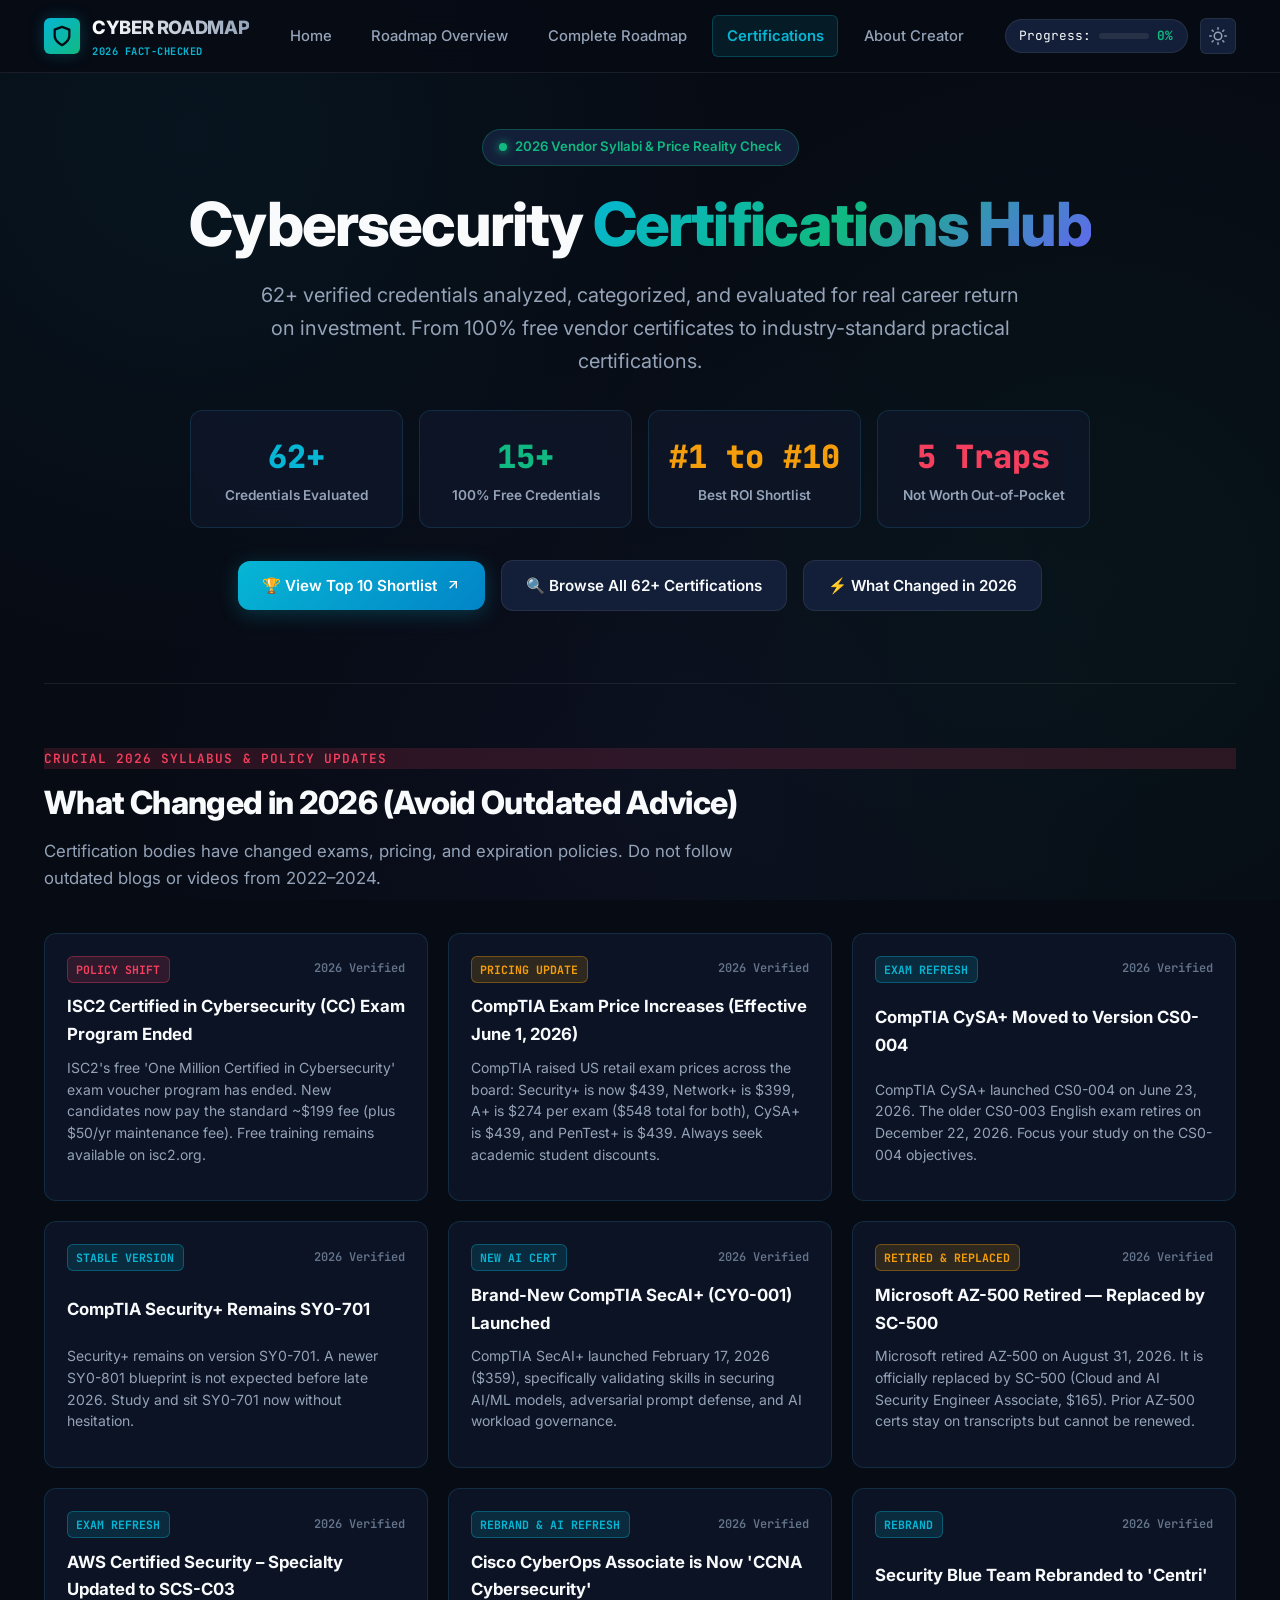
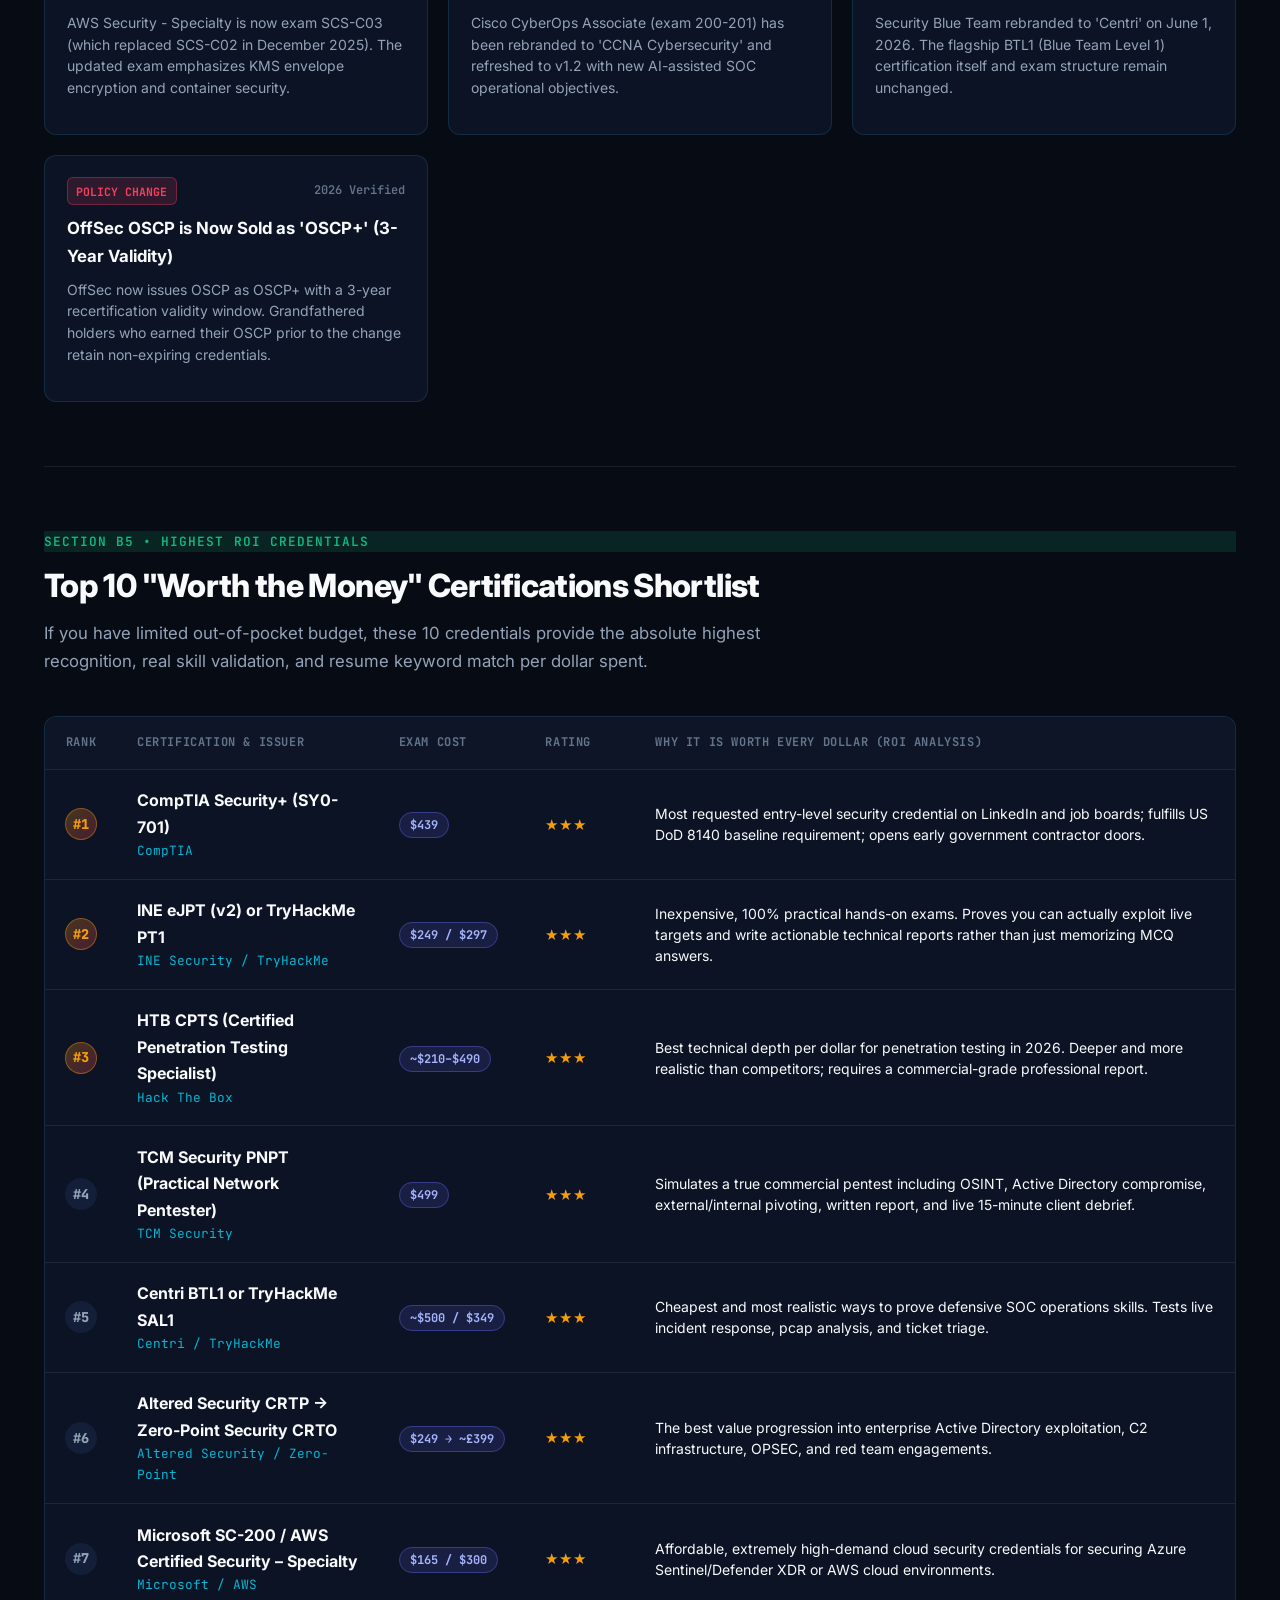
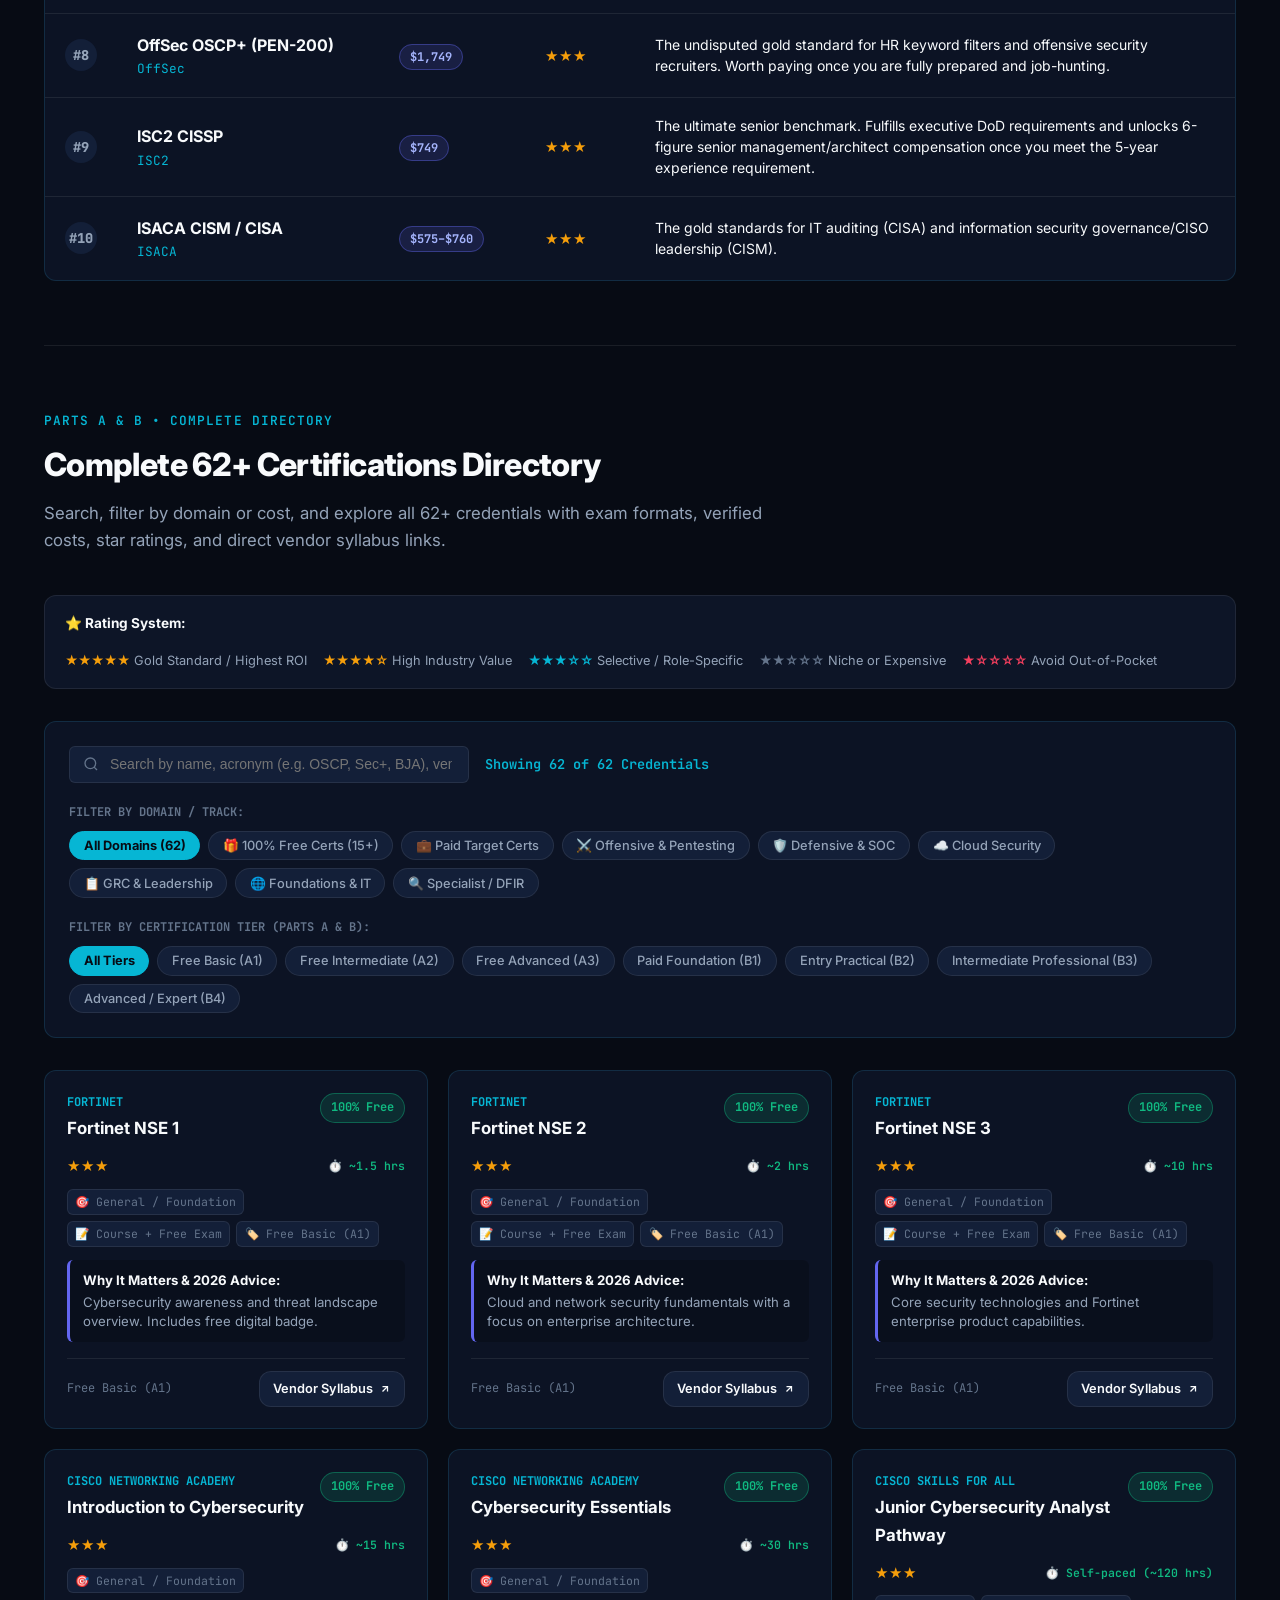
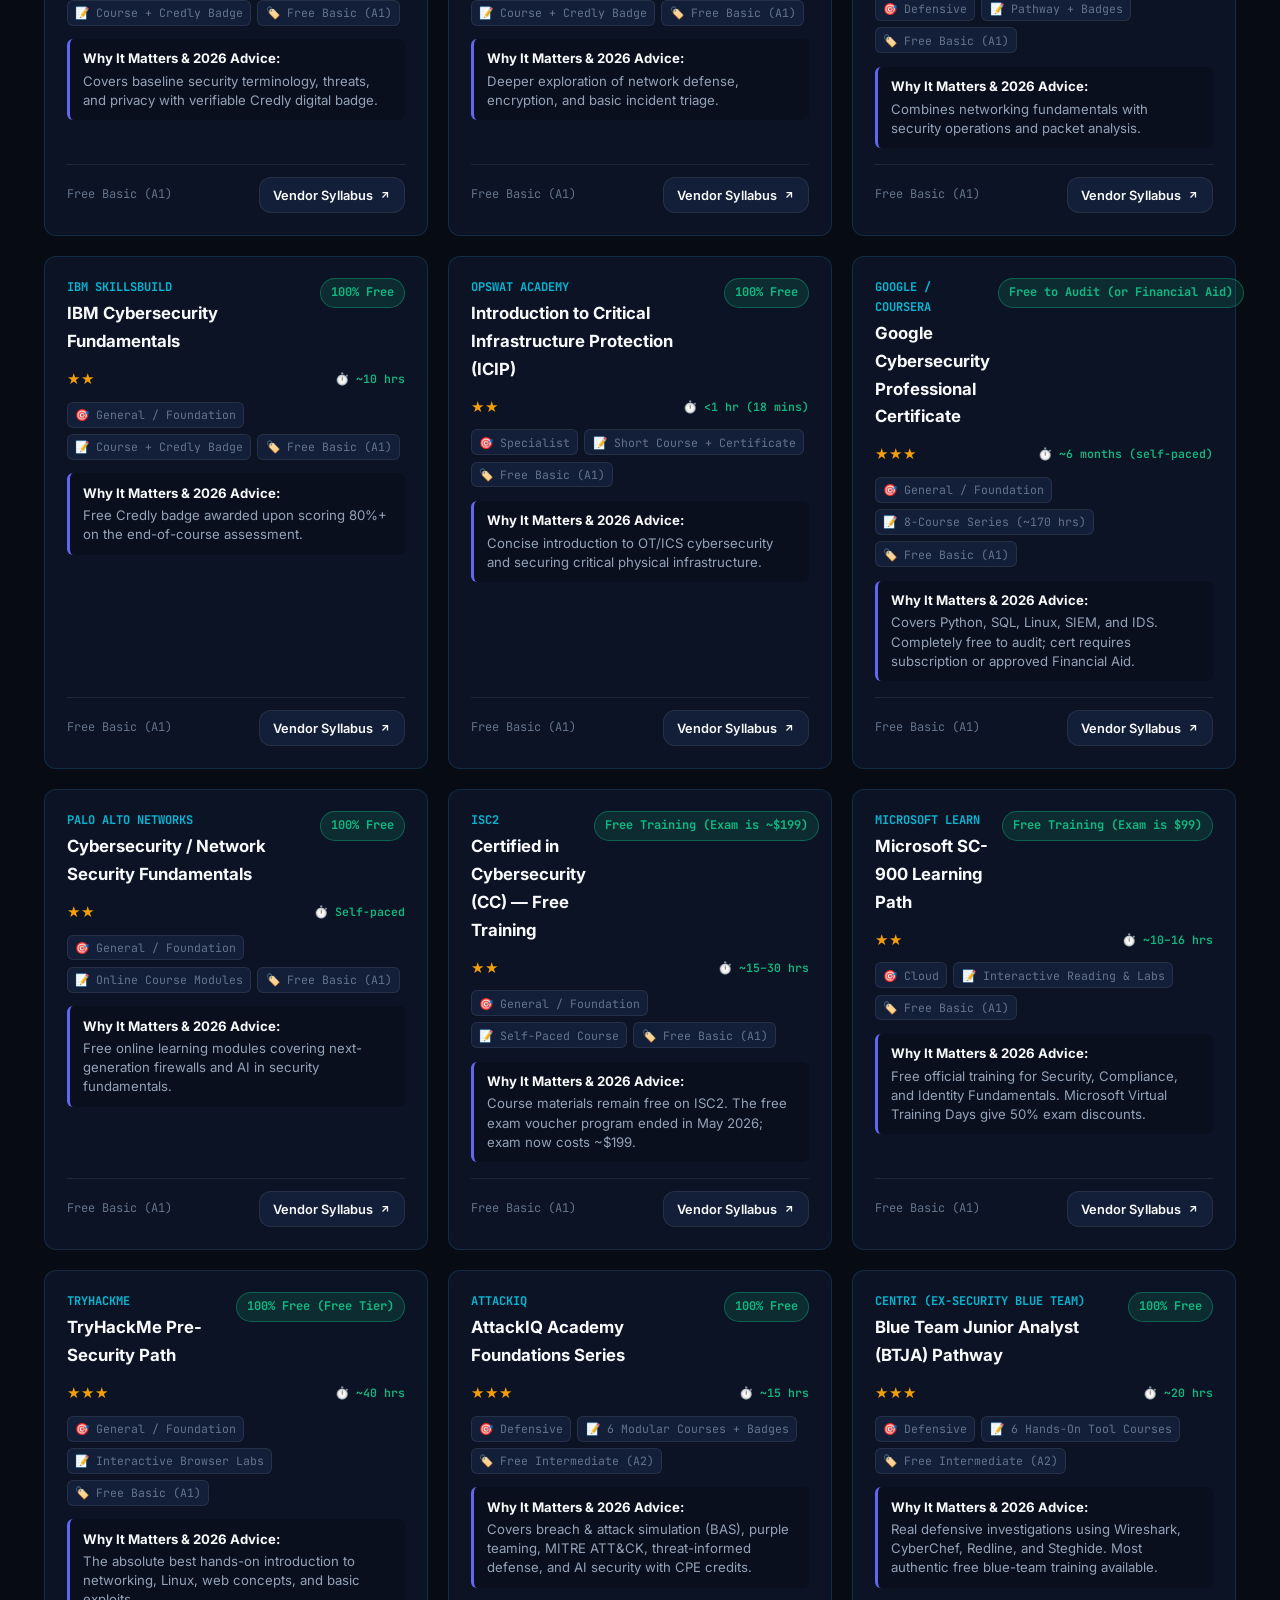
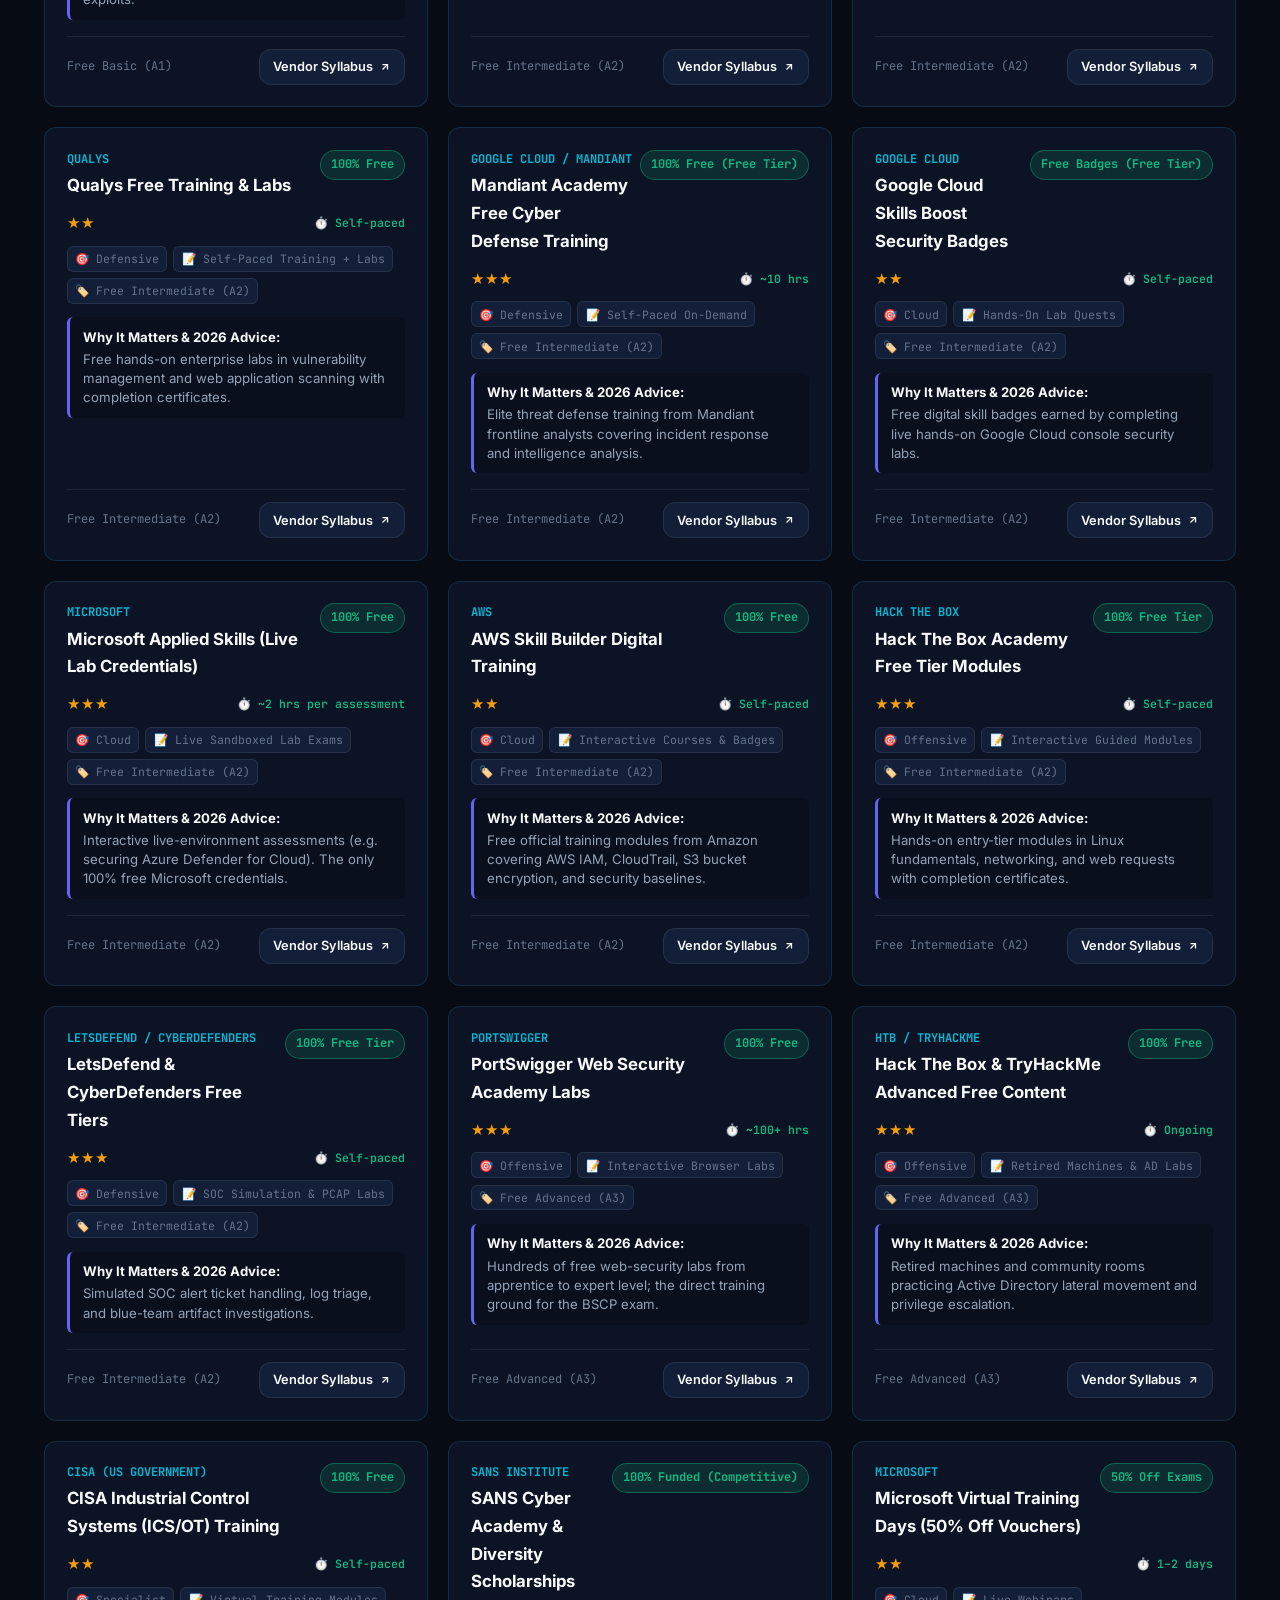
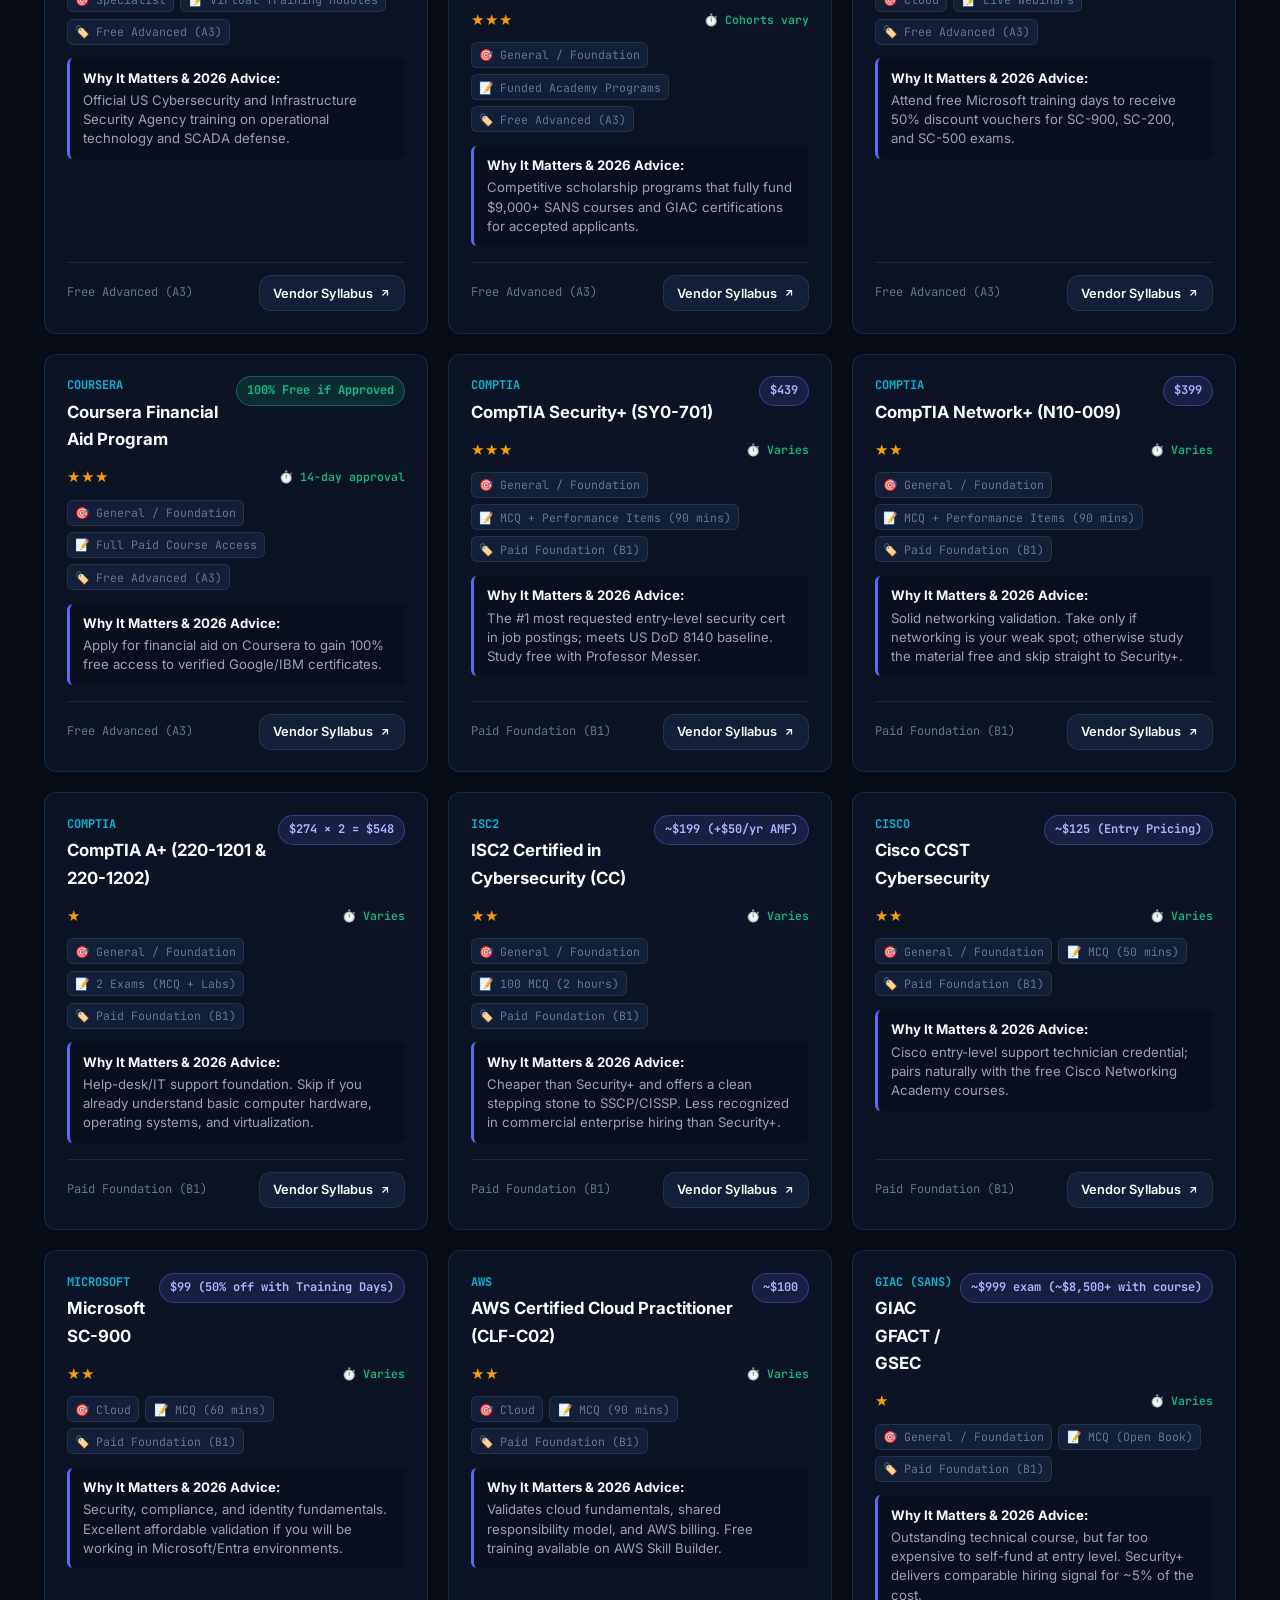
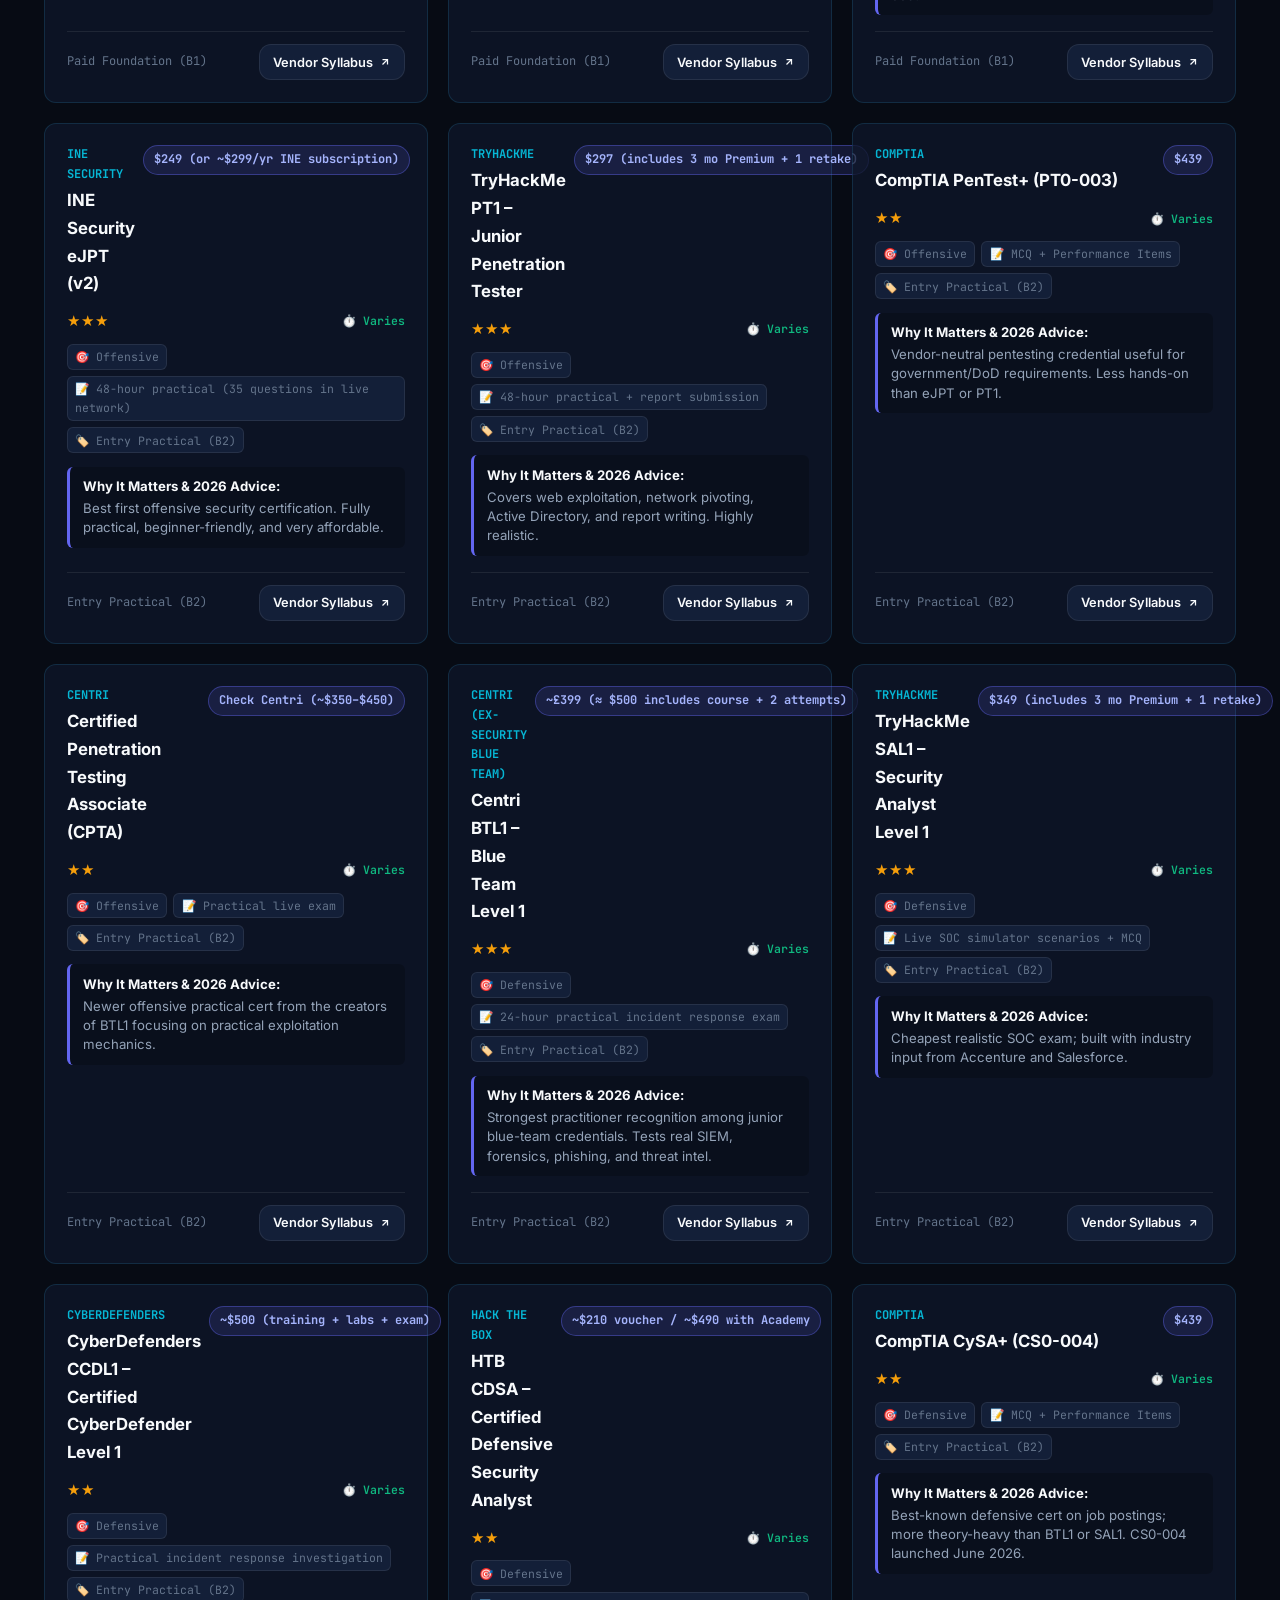
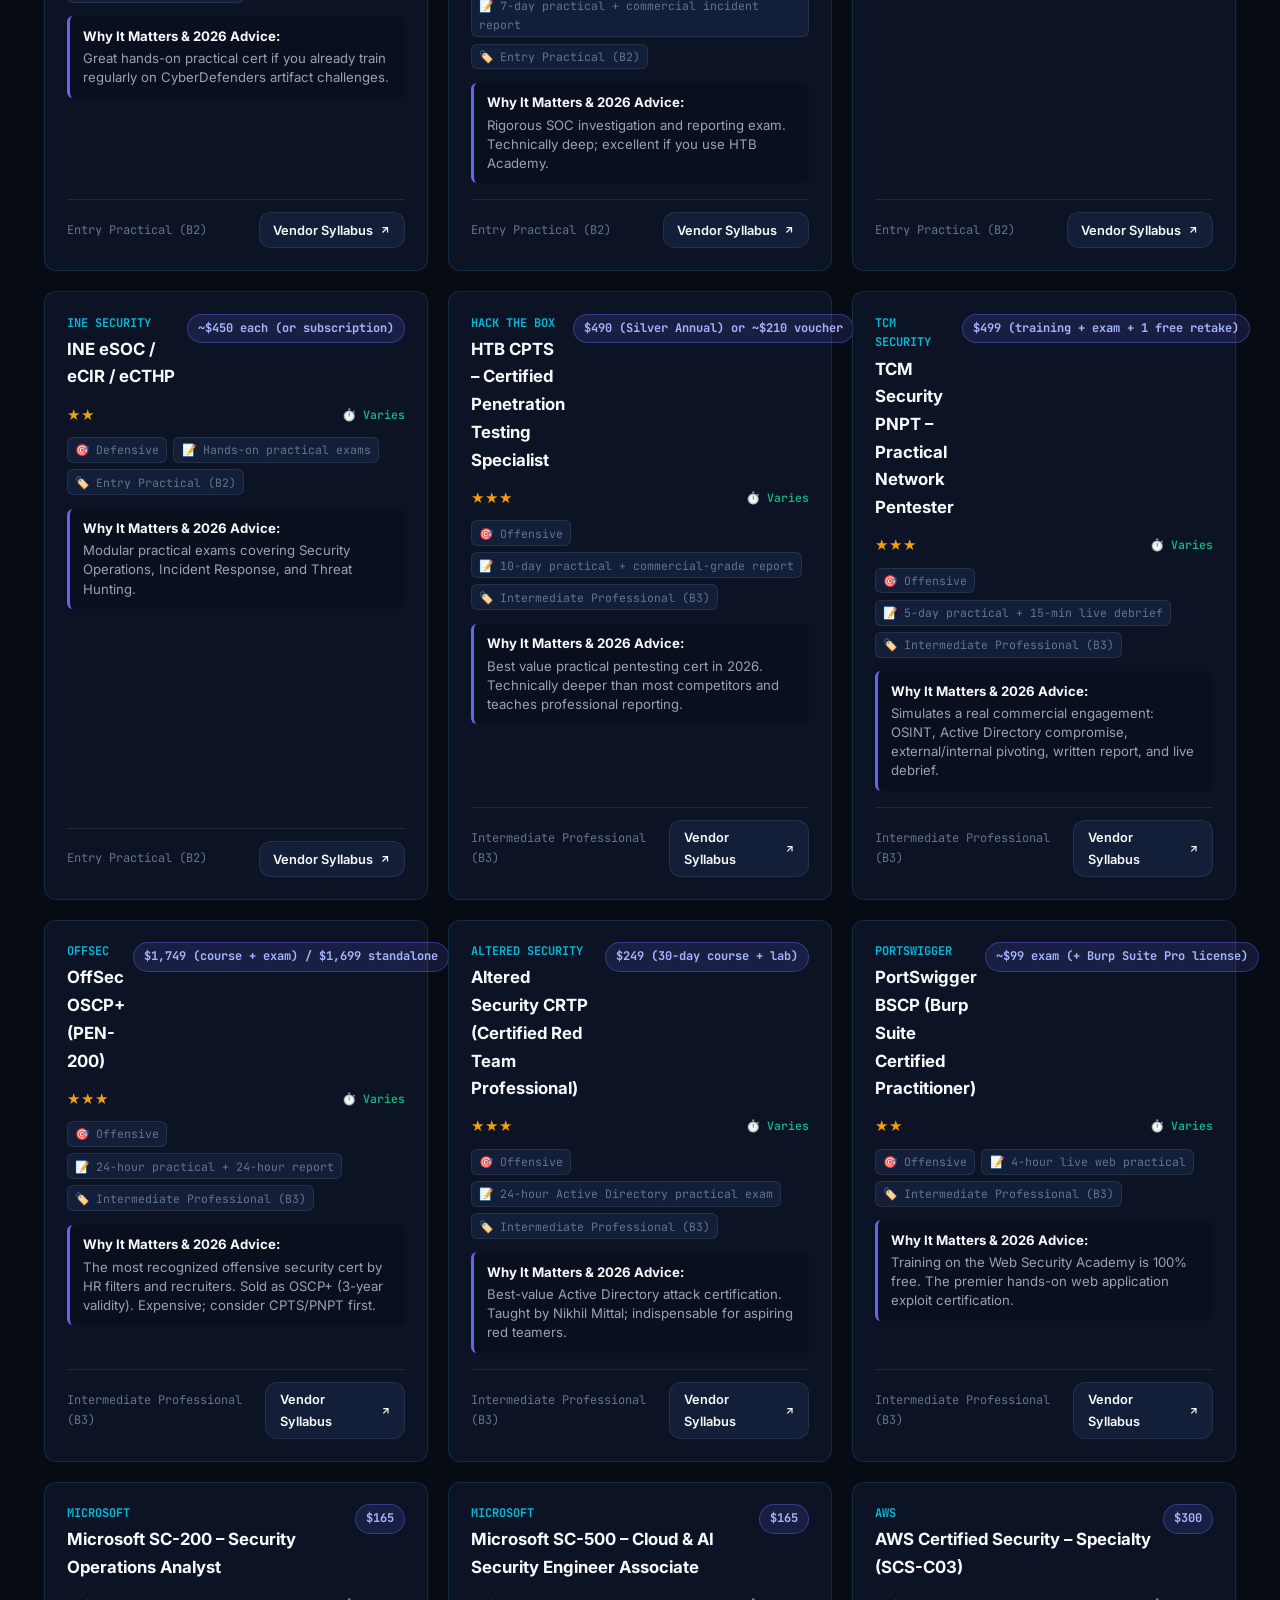
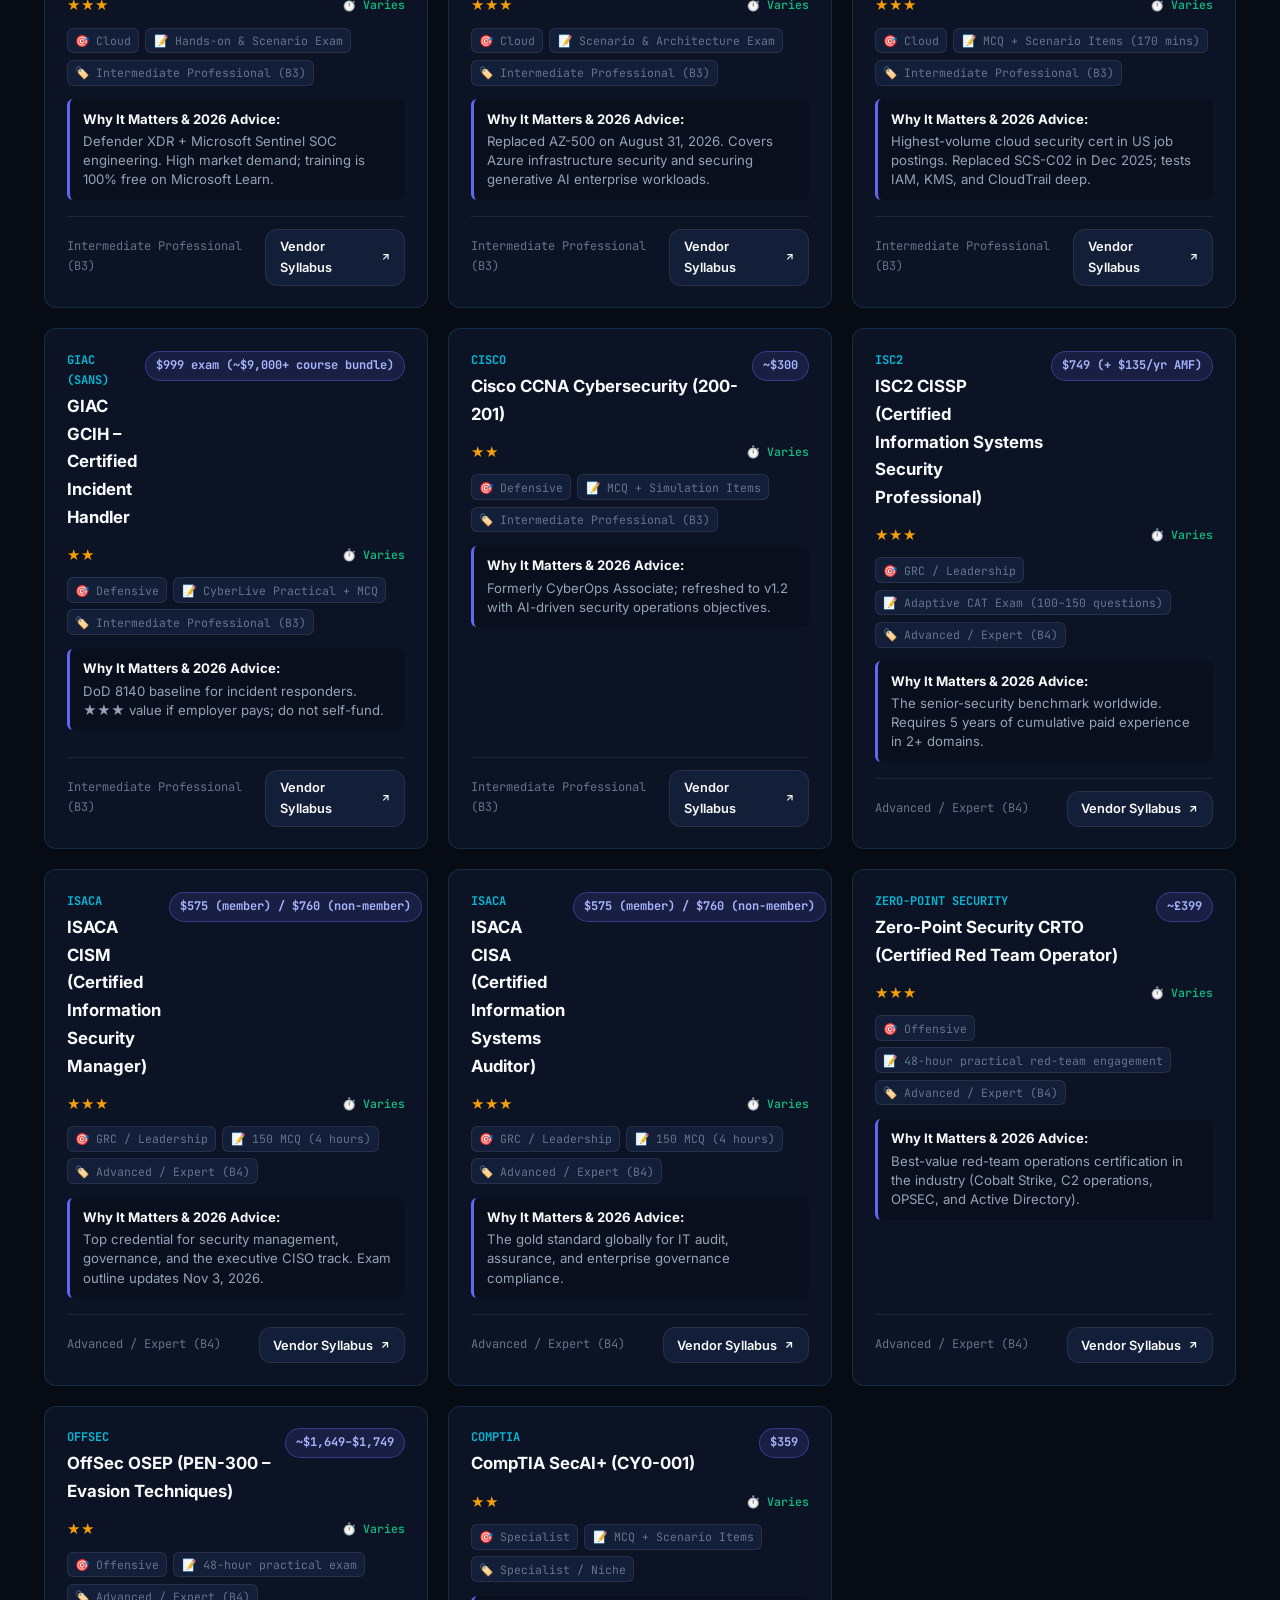
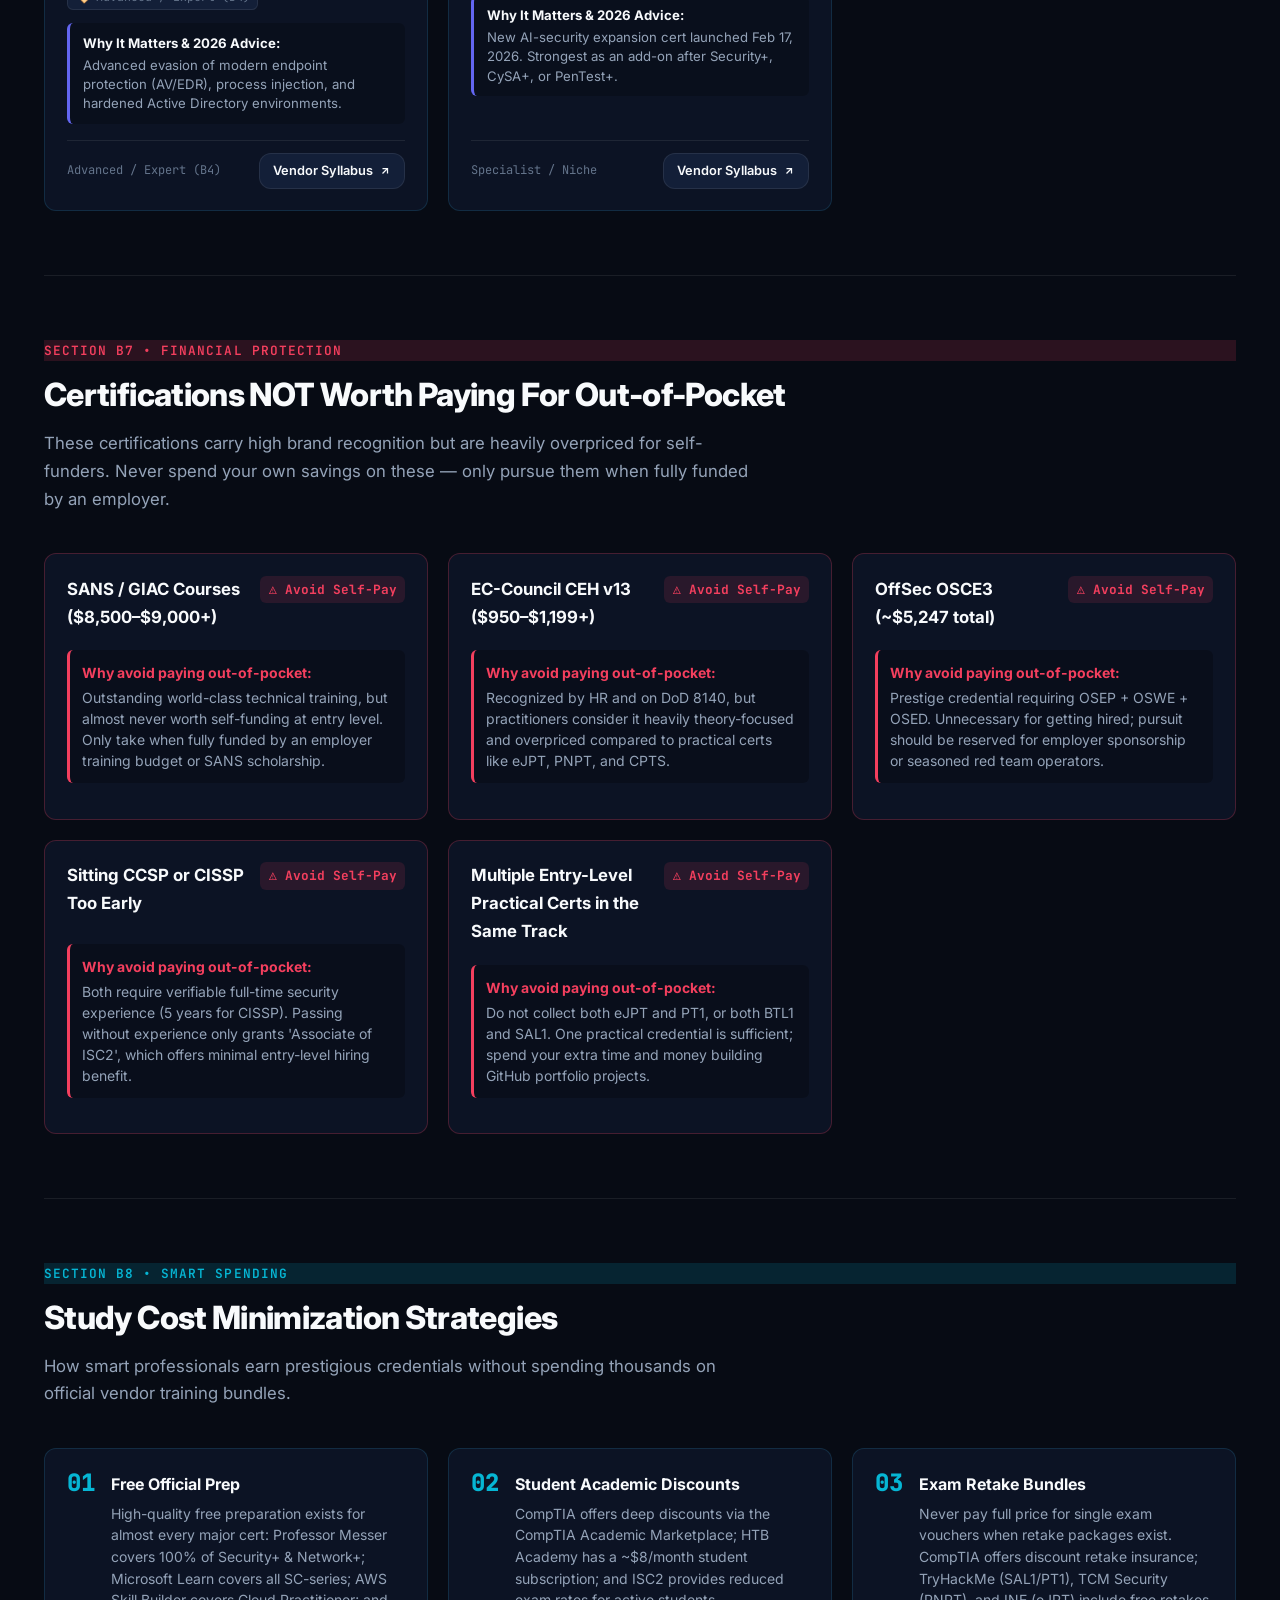
==== certifications.html @ 05ee0ebb "feat: add 2026 certifications hub, phase 4 interactive pathway explorer, and updated curriculum reso" ====
<!DOCTYPE html>
<html lang="en" data-theme="dark">
<head>
  <meta charset="UTF-8">
  <meta name="viewport" content="width=device-width, initial-scale=1.0">
  <title>2026 Cybersecurity Certifications Guide & Vendor Directory | Free & Paid Credentials</title>
  
  <!-- SEO & Social Meta Tags -->
  <meta name="description" content="Complete 2026 cybersecurity certifications guide fact-checked against vendor syllabi. Free credentials, Top 10 shortlist, ROI ratings, and vendor directory by Muhammad Awais.">
  <meta property="og:title" content="2026 Cybersecurity Certifications Guide & Vendor Directory">
  <meta property="og:description" content="62+ verified credentials categorized, priced, and evaluated for real return on investment. Free certs, top 10 shortlist, and 2026 changes.">
  <meta property="og:type" content="website">

  <!-- Favicon SVG -->
  <link rel="icon" href="data:image/svg+xml,<svg xmlns=%22http://www.w3.org/2000/svg%22 viewBox=%220 0 100 100%22><text y=%22.9em%22 font-size=%2290%22>🎖️</text></svg>">

  <!-- Google Fonts -->
  <link rel="preconnect" href="https://fonts.googleapis.com">
  <link rel="preconnect" href="https://fonts.gstatic.com" crossorigin>
  <link href="https://fonts.googleapis.com/css2?family=Inter:wght@300;400;500;600;700;800&family=JetBrains+Mono:wght@400;500;600;700&display=swap" rel="stylesheet">

  <!-- Core Stylesheet -->
  <link rel="stylesheet" href="css/style.css">
</head>
<body>

  <!-- Sticky Top Navigation -->
  <header class="site-header">
    <div class="container nav-container">
      <a href="index.html" class="brand-wrapper" aria-label="Cybersecurity Roadmap Home">
        <div class="brand-icon">
          <svg width="22" height="22" viewBox="0 0 24 24" fill="none" stroke="currentColor" stroke-width="2.5" stroke-linecap="round" stroke-linejoin="round">
            <path d="M12 22s8-4 8-10V5l-8-3-8 3v7c0 6 8 10 8 10z"></path>
          </svg>
        </div>
        <div class="brand-title">
          <span>CYBER ROADMAP</span>
          <span class="brand-badge">2026 Fact-Checked</span>
        </div>
      </a>

      <!-- Desktop Nav Links -->
      <nav class="nav-links" aria-label="Main Navigation">
        <a href="index.html" class="nav-link">Home</a>
        <a href="overview.html" class="nav-link">Roadmap Overview</a>
        <a href="roadmap.html" class="nav-link">Complete Roadmap</a>
        <a href="certifications.html" class="nav-link active">Certifications</a>
        <a href="index.html#creator" class="nav-link">About Creator</a>
      </nav>

      <!-- Navigation Actions: Progress & Theme Toggle -->
      <div class="nav-actions">
        <div class="nav-progress-badge" title="Overall Roadmap Completion">
          <span>Progress:</span>
          <div class="progress-pill-bar">
            <div class="progress-pill-fill" id="navProgressFill"></div>
          </div>
          <strong id="navProgressText" style="color: var(--accent-emerald);">0%</strong>
        </div>

        <button class="btn-icon" id="themeToggleBtn" aria-label="Toggle Theme" title="Toggle Light/Dark Theme">
          <!-- Injected by app.js -->
        </button>

        <button class="btn-icon mobile-menu-btn" id="mobileMenuBtn" aria-label="Open Navigation Menu">
          <svg width="20" height="20" viewBox="0 0 24 24" fill="none" stroke="currentColor" stroke-width="2"><line x1="3" y1="12" x2="21" y2="12"></line><line x1="3" y1="6" x2="21" y2="6"></line><line x1="3" y1="18" x2="21" y2="18"></line></svg>
        </button>
      </div>
    </div>

    <!-- Mobile Drawer Navigation -->
    <div class="mobile-nav-drawer hidden" id="mobileNavDrawer">
      <a href="index.html" class="nav-link">🏠 Home</a>
      <a href="overview.html" class="nav-link">🗺️ Roadmap Overview (At A Glance)</a>
      <a href="roadmap.html" class="nav-link">📜 Complete Curriculum (Phases 0–8)</a>
      <a href="certifications.html" class="nav-link active">🎖️ Certifications Hub (Free & Paid)</a>
      <a href="index.html#creator" class="nav-link">👤 About Creator</a>
    </div>
  </header>

  <main>
    <!-- Certifications Hero -->
    <section class="hero-section" style="padding: 3.5rem 0 2.5rem;">
      <div class="container">
        <div class="hero-pill">
          <span class="pulse-dot"></span>
          2026 Vendor Syllabi & Price Reality Check
        </div>

        <h1 class="hero-title">
          Cybersecurity <span class="hero-gradient-text">Certifications Hub</span>
        </h1>
        
        <p class="hero-subtitle">
          62+ verified credentials analyzed, categorized, and evaluated for real career return on investment. From 100% free vendor certificates to industry-standard practical certifications.
        </p>

        <!-- Quick Stats Row -->
        <div class="hero-stats-grid" style="display: grid; grid-template-columns: repeat(auto-fit, minmax(180px, 1fr)); gap: 1rem; max-width: 900px; margin: 2rem auto 2rem;">
          <div class="stat-card" style="background: var(--card-bg); border: 1px solid var(--card-border); border-radius: var(--radius-md); padding: 1.25rem; text-align: center;">
            <div style="font-size: 2rem; font-weight: 800; color: var(--accent-cyan); font-family: var(--font-mono);">62+</div>
            <div style="font-size: 0.85rem; color: var(--text-muted); font-weight: 600;">Credentials Evaluated</div>
          </div>
          <div class="stat-card" style="background: var(--card-bg); border: 1px solid var(--card-border); border-radius: var(--radius-md); padding: 1.25rem; text-align: center;">
            <div style="font-size: 2rem; font-weight: 800; color: var(--accent-emerald); font-family: var(--font-mono);">15+</div>
            <div style="font-size: 0.85rem; color: var(--text-muted); font-weight: 600;">100% Free Credentials</div>
          </div>
          <div class="stat-card" style="background: var(--card-bg); border: 1px solid var(--card-border); border-radius: var(--radius-md); padding: 1.25rem; text-align: center;">
            <div style="font-size: 2rem; font-weight: 800; color: var(--accent-amber); font-family: var(--font-mono);">#1 to #10</div>
            <div style="font-size: 0.85rem; color: var(--text-muted); font-weight: 600;">Best ROI Shortlist</div>
          </div>
          <div class="stat-card" style="background: var(--card-bg); border: 1px solid var(--card-border); border-radius: var(--radius-md); padding: 1.25rem; text-align: center;">
            <div style="font-size: 2rem; font-weight: 800; color: var(--accent-rose); font-family: var(--font-mono);">5 Traps</div>
            <div style="font-size: 0.85rem; color: var(--text-muted); font-weight: 600;">Not Worth Out-of-Pocket</div>
          </div>
        </div>

        <div class="hero-cta-group">
          <a href="#shortlist" class="btn btn-primary">
            <span>🏆 View Top 10 Shortlist</span>
            <svg width="16" height="16" viewBox="0 0 24 24" fill="none" stroke="currentColor" stroke-width="2"><line x1="7" y1="17" x2="17" y2="7"></line><polyline points="7 7 17 7 17 17"></polyline></svg>
          </a>
          <a href="#all-certs" class="btn btn-outline">
            <span>🔍 Browse All 62+ Certifications</span>
          </a>
          <a href="#changes-2026" class="btn btn-outline">
            <span>⚡ What Changed in 2026</span>
          </a>
        </div>
      </div>
    </section>

    <div class="container" style="padding-bottom: 5rem;">

      <!-- SECTION 1: WHAT CHANGED IN 2026 -->
      <section class="section" id="changes-2026">
        <div class="section-head">
          <span class="section-tag" style="background: rgba(244, 63, 94, 0.15); color: var(--accent-rose); border-color: rgba(244, 63, 94, 0.3);">
            Crucial 2026 Syllabus & Policy Updates
          </span>
          <h2 class="section-title">What Changed in 2026 (Avoid Outdated Advice)</h2>
          <p class="section-subtitle">
            Certification bodies have changed exams, pricing, and expiration policies. Do not follow outdated blogs or videos from 2022–2024.
          </p>
        </div>

        <div class="changes-grid" id="changesGrid">
          <!-- Populated by app.js from ROADMAP_DATA.certificationsData.whatChanged2026 -->
        </div>
      </section>

      <!-- SECTION 2: TOP 10 WORTH THE MONEY SHORTLIST -->
      <section class="section" id="shortlist">
        <div class="section-head">
          <span class="section-tag" style="background: rgba(16, 185, 129, 0.15); color: var(--accent-emerald); border-color: rgba(16, 185, 129, 0.3);">
            Section B5 • Highest ROI Credentials
          </span>
          <h2 class="section-title">Top 10 "Worth the Money" Certifications Shortlist</h2>
          <p class="section-subtitle">
            If you have limited out-of-pocket budget, these 10 credentials provide the absolute highest recognition, real skill validation, and resume keyword match per dollar spent.
          </p>
        </div>

        <div class="shortlist-table-wrap">
          <table class="shortlist-table">
            <thead>
              <tr>
                <th style="width: 70px; text-align: center;">Rank</th>
                <th>Certification & Issuer</th>
                <th style="width: 130px;">Exam Cost</th>
                <th style="width: 110px;">Rating</th>
                <th>Why It Is Worth Every Dollar (ROI Analysis)</th>
              </tr>
            </thead>
            <tbody id="shortlistTableBody">
              <!-- Populated by app.js from ROADMAP_DATA.certificationsData.top10Shortlist -->
            </tbody>
          </table>
        </div>
      </section>

      <!-- SECTION 3: ALL 62+ CERTIFICATIONS DIRECTORY -->
      <section class="section" id="all-certs">
        <div class="section-head">
          <span class="section-tag">Parts A & B • Complete Directory</span>
          <h2 class="section-title">Complete 62+ Certifications Directory</h2>
          <p class="section-subtitle">
            Search, filter by domain or cost, and explore all 62+ credentials with exam formats, verified costs, star ratings, and direct vendor syllabus links.
          </p>
        </div>

        <!-- Rating System Legend -->
        <div class="rating-legend-bar" style="background: var(--bg-secondary); border: 1px solid var(--border-subtle); border-radius: var(--radius-md); padding: 1rem 1.25rem; margin-bottom: 2rem; display: flex; flex-wrap: wrap; align-items: center; justify-content: space-between; gap: 1rem;">
          <div style="font-size: 0.85rem; font-weight: 700; color: var(--text-main); display: flex; align-items: center; gap: 0.5rem;">
            <span>⭐ Rating System:</span>
          </div>
          <div style="display: flex; flex-wrap: wrap; gap: 1rem; font-size: 0.8rem; color: var(--text-muted);">
            <div><strong style="color: var(--accent-amber);">★★★★★</strong> Gold Standard / Highest ROI</div>
            <div><strong style="color: var(--accent-amber);">★★★★☆</strong> High Industry Value</div>
            <div><strong style="color: var(--accent-cyan);">★★★☆☆</strong> Selective / Role-Specific</div>
            <div><strong style="color: var(--text-subtle);">★★☆☆☆</strong> Niche or Expensive</div>
            <div><strong style="color: var(--accent-rose);">★☆☆☆☆</strong> Avoid Out-of-Pocket</div>
          </div>
        </div>

        <!-- Filter & Search Toolbar -->
        <div class="cert-controls-panel" style="background: var(--card-bg); border: 1px solid var(--card-border); border-radius: var(--radius-md); padding: 1.5rem; margin-bottom: 2rem;">
          <!-- Search Row -->
          <div style="display: flex; gap: 1rem; margin-bottom: 1.25rem; flex-wrap: wrap;">
            <div class="search-box" style="flex: 1; min-width: 260px;">
              <svg class="search-icon" width="16" height="16" viewBox="0 0 24 24" fill="none" stroke="currentColor" stroke-width="2"><circle cx="11" cy="11" r="8"></circle><line x1="21" y1="21" x2="16.65" y2="16.65"></line></svg>
              <input type="text" id="certSearchInput" placeholder="Search by name, acronym (e.g. OSCP, Sec+, BJA), vendor, or keyword..." aria-label="Search Certifications">
            </div>
            <div id="certResultsCount" style="align-self: center; font-family: var(--font-mono); font-size: 0.85rem; color: var(--accent-cyan); font-weight: 600;">
              Showing 62 Credentials
            </div>
          </div>

          <!-- Domain / Category Filter Tabs -->
          <div style="margin-bottom: 1.25rem;">
            <div style="font-size: 0.75rem; text-transform: uppercase; font-family: var(--font-mono); color: var(--text-subtle); margin-bottom: 0.5rem; font-weight: 700;">
              Filter by Domain / Track:
            </div>
            <div class="filter-pills" id="certDomainFilters">
              <button type="button" class="filter-btn active" data-cert-domain="all">All Domains (62)</button>
              <button type="button" class="filter-btn" data-cert-domain="free">🎁 100% Free Certs (15+)</button>
              <button type="button" class="filter-btn" data-cert-domain="paid">💼 Paid Target Certs</button>
              <button type="button" class="filter-btn" data-cert-domain="Offensive">⚔️ Offensive & Pentesting</button>
              <button type="button" class="filter-btn" data-cert-domain="Defensive">🛡️ Defensive & SOC</button>
              <button type="button" class="filter-btn" data-cert-domain="Cloud">☁️ Cloud Security</button>
              <button type="button" class="filter-btn" data-cert-domain="GRC / Leadership">📋 GRC & Leadership</button>
              <button type="button" class="filter-btn" data-cert-domain="General / Foundation">🌐 Foundations & IT</button>
              <button type="button" class="filter-btn" data-cert-domain="Specialist">🔍 Specialist / DFIR</button>
            </div>
          </div>

          <!-- Tier Filter Row -->
          <div>
            <div style="font-size: 0.75rem; text-transform: uppercase; font-family: var(--font-mono); color: var(--text-subtle); margin-bottom: 0.5rem; font-weight: 700;">
              Filter by Certification Tier (Parts A & B):
            </div>
            <div class="filter-pills" id="certCategoryFilters">
              <button type="button" class="filter-btn active" data-cert-cat="all">All Tiers</button>
              <button type="button" class="filter-btn" data-cert-cat="Free Basic (A1)">Free Basic (A1)</button>
              <button type="button" class="filter-btn" data-cert-cat="Free Intermediate (A2)">Free Intermediate (A2)</button>
              <button type="button" class="filter-btn" data-cert-cat="Free Advanced (A3)">Free Advanced (A3)</button>
              <button type="button" class="filter-btn" data-cert-cat="Paid Foundation (B1)">Paid Foundation (B1)</button>
              <button type="button" class="filter-btn" data-cert-cat="Entry Practical (B2)">Entry Practical (B2)</button>
              <button type="button" class="filter-btn" data-cert-cat="Intermediate Professional (B3)">Intermediate Professional (B3)</button>
              <button type="button" class="filter-btn" data-cert-cat="Advanced / Expert (B4)">Advanced / Expert (B4)</button>
            </div>
          </div>
        </div>

        <!-- 62+ Cards Grid -->
        <div class="cert-cards-grid" id="certCardsGrid">
          <!-- Populated by app.js from ROADMAP_DATA.certificationsData.allCertifications -->
        </div>
      </section>

      <!-- SECTION 4: NOT WORTH PAYING OUT-OF-POCKET -->
      <section class="section" id="not-worth">
        <div class="section-head">
          <span class="section-tag" style="background: rgba(244, 63, 94, 0.15); color: var(--accent-rose); border-color: rgba(244, 63, 94, 0.3);">
            Section B7 • Financial Protection
          </span>
          <h2 class="section-title">Certifications NOT Worth Paying For Out-of-Pocket</h2>
          <p class="section-subtitle">
            These certifications carry high brand recognition but are heavily overpriced for self-funders. Never spend your own savings on these — only pursue them when fully funded by an employer.
          </p>
        </div>

        <div class="not-worth-grid" id="notWorthGrid">
          <!-- Populated by app.js from ROADMAP_DATA.certificationsData.notWorthOutOfPocket -->
        </div>
      </section>

      <!-- SECTION 5: STUDY COST MINIMIZATION -->
      <section class="section" id="study-tips">
        <div class="section-head">
          <span class="section-tag" style="background: rgba(6, 182, 212, 0.15); color: var(--accent-cyan); border-color: rgba(6, 182, 212, 0.3);">
            Section B8 • Smart Spending
          </span>
          <h2 class="section-title">Study Cost Minimization Strategies</h2>
          <p class="section-subtitle">
            How smart professionals earn prestigious credentials without spending thousands on official vendor training bundles.
          </p>
        </div>

        <div class="study-tips-grid" id="studyTipsList">
          <!-- Populated by app.js from ROADMAP_DATA.certificationsData.studyCostTips -->
        </div>
      </section>

      <!-- SECTION 6: DIRECT VENDOR DIRECTORY -->
      <section class="section" id="vendor-directory">
        <div class="section-head">
          <span class="section-tag">Direct Vendor Links</span>
          <h2 class="section-title">Official Certification Vendor Directory</h2>
          <p class="section-subtitle">
            Direct bookmarks to the official certification and exam registration portals for every vendor in the guide.
          </p>
        </div>

        <div class="vendor-directory-grid" id="vendorDirectoryGrid">
          <!-- Populated by app.js from ROADMAP_DATA.certificationsData.vendorDirectory -->
        </div>
      </section>

    </div>
  </main>

  <!-- Site Footer -->
  <footer class="site-footer">
    <div class="container">
      <div class="footer-top">
        <div class="footer-brand">
          <h4>The Complete Cybersecurity Roadmap</h4>
          <p>
            An open, accessible, community-oriented guide created by <strong>Muhammad Awais</strong> (Software Engineering Student at COMSATS Lahore).
          </p>
        </div>
        <div class="footer-links-group">
          <button class="btn btn-outline" id="resetProgressBtn" style="font-size: 0.85rem; color: var(--accent-rose); border-color: rgba(244, 63, 94, 0.3);">
            <svg width="14" height="14" viewBox="0 0 24 24" fill="none" stroke="currentColor" stroke-width="2"><polyline points="1 4 1 10 7 10"></polyline><path d="M3.51 15a9 9 0 1 0 2.13-9.36L1 10"></path></svg>
            Reset Progress
          </button>
          <a href="index.html" class="nav-link">Home</a>
          <a href="overview.html" class="nav-link">Roadmap Overview</a>
          <a href="roadmap.html" class="nav-link">Complete Roadmap</a>
          <a href="certifications.html" class="nav-link active">Certifications</a>
          <a href="index.html#creator" class="nav-link">About Creator</a>
        </div>
      </div>

      <div class="footer-bottom">
        <div>
          <span>Fact-checked against vendor specifications as of August–September 2026.</span>
        </div>
        <div style="font-family: var(--font-mono); font-size: 0.75rem;">
          Created by Muhammad Awais • COMSATS Lahore
        </div>
      </div>
    </div>
  </footer>

  <!-- Floating Back to Top Button -->
  <button class="back-to-top" id="backToTopBtn" aria-label="Scroll Back to Top">
    <svg width="20" height="20" viewBox="0 0 24 24" fill="none" stroke="currentColor" stroke-width="2.5"><polyline points="18 15 12 9 6 15"></polyline></svg>
  </button>

  <!-- Core JavaScript -->
  <script src="js/roadmap-data.js"></script>
  <script src="js/app.js"></script>
</body>
</html>
---- css/style.css ----
/* ==========================================================================
   Cybersecurity Roadmap - Multi-Page Design System & Stylesheet
   Verified for 2026 Standards | High-Performance Modern CSS
   ========================================================================== */

:root {
  /* Dark Theme Palette (Default Cyber Theme) */
  --bg-primary: #070b14;
  --bg-secondary: #0d1527;
  --bg-tertiary: #131f38;
  --card-bg: rgba(15, 23, 42, 0.75);
  --card-bg-hover: rgba(26, 38, 66, 0.85);
  --card-border: rgba(56, 189, 248, 0.15);
  --card-border-hover: rgba(56, 189, 248, 0.4);

  --text-main: #f8fafc;
  --text-muted: #94a3b8;
  --text-subtle: #64748b;
  
  --accent-cyan: #06b6d4;
  --accent-cyan-glow: rgba(6, 182, 212, 0.25);
  --accent-emerald: #10b981;
  --accent-emerald-glow: rgba(16, 185, 129, 0.25);
  --accent-indigo: #6366f1;
  --accent-indigo-glow: rgba(99, 102, 241, 0.25);
  --accent-amber: #f59e0b;
  --accent-rose: #f43f5e;
  --accent-purple: #a855f7;

  --nav-bg: rgba(7, 11, 20, 0.88);
  --border-subtle: rgba(255, 255, 255, 0.08);
  --shadow-glow: 0 0 25px rgba(6, 182, 212, 0.15);
  --shadow-card: 0 10px 30px -10px rgba(0, 0, 0, 0.5);

  --font-sans: 'Inter', -apple-system, BlinkMacSystemFont, 'Segoe UI', Roboto, Oxygen, Ubuntu, Cantarell, sans-serif;
  --font-mono: 'JetBrains Mono', 'Fira Code', Consolas, Monaco, monospace;

  --radius-sm: 6px;
  --radius-md: 12px;
  --radius-lg: 18px;
  --radius-full: 9999px;

  --transition-fast: 0.18s cubic-bezier(0.4, 0, 0.2, 1);
  --transition-normal: 0.28s cubic-bezier(0.4, 0, 0.2, 1);
}

[data-theme="light"] {
  --bg-primary: #f8fafc;
  --bg-secondary: #ffffff;
  --bg-tertiary: #f1f5f9;
  --card-bg: rgba(255, 255, 255, 0.85);
  --card-bg-hover: rgba(255, 255, 255, 0.98);
  --card-border: rgba(203, 213, 225, 0.8);
  --card-border-hover: rgba(6, 182, 212, 0.5);

  --text-main: #0f172a;
  --text-muted: #475569;
  --text-subtle: #64748b;

  --nav-bg: rgba(248, 250, 252, 0.92);
  --border-subtle: rgba(0, 0, 0, 0.08);
  --shadow-glow: 0 0 25px rgba(6, 182, 212, 0.1);
  --shadow-card: 0 8px 24px -6px rgba(15, 23, 42, 0.08);
}

/* ==========================================================================
   CSS Reset & Base Styles
   ========================================================================== */

*, *::before, *::after {
  box-sizing: border-box;
  margin: 0;
  padding: 0;
}

html {
  scroll-behavior: smooth;
  font-size: 16px;
  color-scheme: dark;
}

[data-theme="light"] {
  color-scheme: light;
}

body {
  font-family: var(--font-sans);
  background-color: var(--bg-primary);
  color: var(--text-main);
  line-height: 1.65;
  min-height: 100vh;
  overflow-x: hidden;
  position: relative;
  background-image: 
    radial-gradient(circle at 15% 15%, rgba(6, 182, 212, 0.06) 0%, transparent 40%),
    radial-gradient(circle at 85% 65%, rgba(16, 185, 129, 0.05) 0%, transparent 45%),
    radial-gradient(circle at 50% 90%, rgba(99, 102, 241, 0.05) 0%, transparent 50%);
  background-attachment: fixed;
}

a {
  color: inherit;
  text-decoration: none;
}

button {
  font-family: inherit;
  cursor: pointer;
  border: none;
  background: none;
}

ul, ol {
  list-style: none;
}

img {
  max-width: 100%;
  display: block;
}

.container {
  width: 100%;
  max-width: 1240px;
  margin-left: auto;
  margin-right: auto;
  padding-left: 1.5rem;
  padding-right: 1.5rem;
}

/* ==========================================================================
   Top Navigation Bar (Multi-Page Aware)
   ========================================================================== */

.site-header {
  position: sticky;
  top: 0;
  z-index: 100;
  backdrop-filter: blur(14px);
  -webkit-backdrop-filter: blur(14px);
  background-color: var(--nav-bg);
  border-bottom: 1px solid var(--border-subtle);
  transition: background-color var(--transition-normal);
}

.nav-container {
  display: flex;
  align-items: center;
  justify-content: space-between;
  height: 4.5rem;
  gap: 1rem;
}

.brand-wrapper {
  display: flex;
  align-items: center;
  gap: 0.75rem;
  font-weight: 700;
  font-size: 1.15rem;
  letter-spacing: -0.02em;
}

.brand-icon {
  width: 2.25rem;
  height: 2.25rem;
  border-radius: var(--radius-sm);
  background: linear-gradient(135deg, var(--accent-cyan), var(--accent-emerald));
  display: flex;
  align-items: center;
  justify-content: center;
  color: #070b14;
  box-shadow: 0 0 15px var(--accent-cyan-glow);
}

.brand-title {
  display: flex;
  flex-direction: column;
}

.brand-title span:first-child {
  font-weight: 800;
  background: linear-gradient(90deg, #fff, #94a3b8);
  -webkit-background-clip: text;
  -webkit-text-fill-color: transparent;
}

[data-theme="light"] .brand-title span:first-child {
  background: linear-gradient(90deg, #0f172a, #334155);
  -webkit-background-clip: text;
  -webkit-text-fill-color: transparent;
}

.brand-badge {
  font-size: 0.65rem;
  font-family: var(--font-mono);
  color: var(--accent-cyan);
  letter-spacing: 0.05em;
  text-transform: uppercase;
}

.nav-links {
  display: flex;
  align-items: center;
  gap: 0.75rem;
}

.nav-link {
  font-size: 0.925rem;
  font-weight: 500;
  color: var(--text-muted);
  transition: all var(--transition-fast);
  padding: 0.5rem 0.85rem;
  border-radius: var(--radius-sm);
  display: inline-flex;
  align-items: center;
  gap: 0.4rem;
}

.nav-link:hover {
  color: var(--text-main);
  background-color: rgba(255, 255, 255, 0.04);
}

.nav-link.active {
  color: var(--accent-cyan);
  background-color: rgba(6, 182, 212, 0.1);
  border: 1px solid rgba(6, 182, 212, 0.25);
  font-weight: 600;
}

.nav-actions {
  display: flex;
  align-items: center;
  gap: 0.75rem;
}

.nav-progress-badge {
  display: flex;
  align-items: center;
  gap: 0.5rem;
  padding: 0.35rem 0.85rem;
  background-color: var(--bg-tertiary);
  border: 1px solid var(--border-subtle);
  border-radius: var(--radius-full);
  font-size: 0.8rem;
  font-family: var(--font-mono);
}

.progress-pill-bar {
  width: 50px;
  height: 6px;
  background-color: var(--border-subtle);
  border-radius: var(--radius-full);
  overflow: hidden;
}

.progress-pill-fill {
  width: 0%;
  height: 100%;
  background: linear-gradient(90deg, var(--accent-cyan), var(--accent-emerald));
  transition: width 0.3s ease;
}

.btn-icon {
  width: 2.25rem;
  height: 2.25rem;
  border-radius: var(--radius-sm);
  display: flex;
  align-items: center;
  justify-content: center;
  background-color: var(--bg-tertiary);
  color: var(--text-muted);
  border: 1px solid var(--border-subtle);
  transition: all var(--transition-fast);
}

.btn-icon:hover {
  color: var(--text-main);
  border-color: var(--accent-cyan);
}

.mobile-menu-btn {
  display: none;
  align-items: center;
  justify-content: center;
  width: 2.35rem;
  height: 2.35rem;
  border-radius: var(--radius-sm);
  background-color: var(--bg-tertiary);
  color: var(--text-muted);
  border: 1px solid var(--border-subtle);
  transition: all var(--transition-fast);
}

.mobile-menu-btn:hover,
.mobile-menu-btn.active {
  color: var(--accent-cyan);
  border-color: var(--accent-cyan);
  background-color: rgba(6, 182, 212, 0.12);
}

.mobile-nav-drawer {
  display: none;
}

/* ==========================================================================
   Hero Section
   ========================================================================== */

.hero-section {
  padding: 4.5rem 0 3.5rem;
  text-align: center;
  position: relative;
}

.hero-pill {
  display: inline-flex;
  align-items: center;
  gap: 0.5rem;
  padding: 0.4rem 1rem;
  background-color: var(--bg-tertiary);
  border: 1px solid rgba(16, 185, 129, 0.3);
  border-radius: var(--radius-full);
  font-size: 0.825rem;
  color: var(--accent-emerald);
  font-weight: 600;
  margin-bottom: 1.5rem;
}

.pulse-dot {
  width: 8px;
  height: 8px;
  background-color: var(--accent-emerald);
  border-radius: 50%;
  box-shadow: 0 0 10px var(--accent-emerald);
  animation: pulse 2s infinite;
}

@keyframes pulse {
  0% { transform: scale(0.95); opacity: 0.8; }
  50% { transform: scale(1.3); opacity: 1; }
  100% { transform: scale(0.95); opacity: 0.8; }
}

.hero-title {
  font-size: clamp(2.2rem, 5vw, 3.8rem);
  font-weight: 800;
  line-height: 1.15;
  letter-spacing: -0.03em;
  margin-bottom: 1.25rem;
  max-width: 920px;
  margin-left: auto;
  margin-right: auto;
}

.hero-gradient-text {
  background: linear-gradient(135deg, #06b6d4 0%, #10b981 50%, #6366f1 100%);
  -webkit-background-clip: text;
  -webkit-text-fill-color: transparent;
}

.hero-subtitle {
  font-size: clamp(1.05rem, 2vw, 1.25rem);
  color: var(--text-muted);
  max-width: 780px;
  margin: 0 auto 2rem;
}

.hero-cta-group {
  display: flex;
  align-items: center;
  justify-content: center;
  flex-wrap: wrap;
  gap: 1rem;
  margin-bottom: 2rem;
}

.btn {
  display: inline-flex;
  align-items: center;
  justify-content: center;
  gap: 0.5rem;
  padding: 0.75rem 1.5rem;
  border-radius: var(--radius-md);
  font-weight: 600;
  font-size: 0.95rem;
  transition: all var(--transition-fast);
}

.btn-primary {
  background: linear-gradient(135deg, var(--accent-cyan), #0284c7);
  color: #ffffff;
  box-shadow: 0 4px 20px var(--accent-cyan-glow);
}

.btn-primary:hover {
  transform: translateY(-2px);
  box-shadow: 0 6px 25px rgba(6, 182, 212, 0.4);
}

.btn-emerald {
  background: linear-gradient(135deg, var(--accent-emerald), #059669);
  color: #ffffff;
  box-shadow: 0 4px 20px var(--accent-emerald-glow);
}

.btn-emerald:hover {
  transform: translateY(-2px);
  box-shadow: 0 6px 25px rgba(16, 185, 129, 0.4);
}

.btn-outline {
  background-color: var(--bg-tertiary);
  color: var(--text-main);
  border: 1px solid var(--border-subtle);
}

.btn-outline:hover {
  border-color: var(--accent-cyan);
  background-color: var(--bg-secondary);
}

/* Hero Stats Grid */
.hero-stats-grid {
  display: grid;
  grid-template-columns: repeat(auto-fit, minmax(200px, 1fr));
  gap: 1rem;
  margin-top: 1.5rem;
}

.stat-card {
  background: var(--card-bg);
  border: 1px solid var(--card-border);
  border-radius: var(--radius-md);
  padding: 1.25rem;
  text-align: left;
  backdrop-filter: blur(10px);
  transition: border-color var(--transition-fast);
}

.stat-card:hover {
  border-color: var(--accent-cyan);
}

.stat-label {
  font-size: 0.75rem;
  text-transform: uppercase;
  color: var(--text-subtle);
  letter-spacing: 0.05em;
  font-family: var(--font-mono);
  margin-bottom: 0.25rem;
}

.stat-value {
  font-size: 1.35rem;
  font-weight: 800;
  color: var(--text-main);
}

.stat-desc {
  font-size: 0.8rem;
  color: var(--text-muted);
}

/* ==========================================================================
   Home Page: Course Basics Grid
   ========================================================================== */

.course-basics-grid {
  display: grid;
  grid-template-columns: repeat(auto-fit, minmax(320px, 1fr));
  gap: 1.5rem;
  margin-top: 2rem;
}

.course-basic-card {
  background: var(--card-bg);
  border: 1px solid var(--card-border);
  border-radius: var(--radius-lg);
  padding: 1.75rem;
  backdrop-filter: blur(10px);
  transition: all var(--transition-normal);
}

.course-basic-card:hover {
  border-color: var(--accent-cyan);
  transform: translateY(-2px);
}

.basic-card-icon {
  width: 3rem;
  height: 3rem;
  border-radius: var(--radius-md);
  background: var(--bg-tertiary);
  display: flex;
  align-items: center;
  justify-content: center;
  color: var(--accent-cyan);
  margin-bottom: 1.25rem;
  border: 1px solid var(--border-subtle);
}

.course-basic-card h3 {
  font-size: 1.25rem;
  font-weight: 800;
  margin-bottom: 0.5rem;
}

.course-basic-card p {
  color: var(--text-muted);
  font-size: 0.925rem;
  line-height: 1.6;
}

/* ==========================================================================
   Creator Profile Section (About Muhammad Awais)
   ========================================================================== */

.creator-section {
  padding: 4.5rem 0;
  border-top: 1px solid var(--border-subtle);
  background: linear-gradient(180deg, transparent 0%, rgba(6, 182, 212, 0.03) 100%);
}

.creator-card-main {
  background: var(--card-bg);
  border: 1px solid var(--card-border);
  border-radius: var(--radius-lg);
  padding: 2.5rem;
  backdrop-filter: blur(12px);
  display: grid;
  grid-template-columns: 280px 1fr;
  gap: 2.5rem;
  align-items: center;
  box-shadow: var(--shadow-card);
}

@media (max-width: 850px) {
  .creator-card-main {
    grid-template-columns: 1fr;
    text-align: center;
    padding: 1.75rem;
    gap: 1.75rem;
  }
}

.creator-avatar-wrap {
  display: flex;
  flex-direction: column;
  align-items: center;
}

.creator-avatar-ring {
  width: 160px;
  height: 160px;
  border-radius: 50%;
  padding: 6px;
  background: linear-gradient(135deg, var(--accent-cyan), var(--accent-emerald), var(--accent-indigo));
  box-shadow: 0 0 25px var(--accent-cyan-glow);
  position: relative;
  margin-bottom: 1.25rem;
}

.creator-avatar-inner {
  width: 100%;
  height: 100%;
  border-radius: 50%;
  background-color: var(--bg-secondary);
  display: flex;
  align-items: center;
  justify-content: center;
  color: var(--accent-cyan);
  font-size: 3rem;
  overflow: hidden;
}

.creator-status-badge {
  font-size: 0.75rem;
  font-family: var(--font-mono);
  color: var(--accent-emerald);
  background-color: rgba(16, 185, 129, 0.1);
  border: 1px solid rgba(16, 185, 129, 0.3);
  padding: 0.25rem 0.75rem;
  border-radius: var(--radius-full);
}

.creator-info h3 {
  font-size: 1.85rem;
  font-weight: 800;
  margin-bottom: 0.25rem;
}

.creator-title-tag {
  color: var(--accent-cyan);
  font-weight: 600;
  font-size: 1rem;
  margin-bottom: 1rem;
}

.creator-bio {
  color: var(--text-muted);
  font-size: 0.95rem;
  line-height: 1.65;
  margin-bottom: 1.25rem;
}

.creator-quote {
  font-style: italic;
  color: var(--text-main);
  background-color: var(--bg-tertiary);
  border-left: 3px solid var(--accent-cyan);
  padding: 0.85rem 1.25rem;
  border-radius: 0 var(--radius-sm) var(--radius-sm) 0;
  margin-bottom: 1.5rem;
  font-size: 0.925rem;
}

.creator-social-links {
  display: flex;
  align-items: center;
  gap: 0.75rem;
  flex-wrap: wrap;
}

@media (max-width: 850px) {
  .creator-social-links {
    justify-content: center;
  }
}

.social-link-btn {
  display: inline-flex;
  align-items: center;
  gap: 0.5rem;
  padding: 0.55rem 1.25rem;
  border-radius: var(--radius-md);
  background-color: var(--bg-tertiary);
  border: 1px solid var(--border-subtle);
  color: var(--text-main);
  font-size: 0.875rem;
  font-weight: 600;
  transition: all var(--transition-fast);
}

.social-link-btn:hover {
  border-color: var(--accent-cyan);
  color: var(--accent-cyan);
  transform: translateY(-2px);
}

/* ==========================================================================
   ROADMAP PAGE: Sticky Sidebar Index Layout
   ========================================================================== */

.roadmap-layout {
  display: grid;
  grid-template-columns: 260px minmax(0, 1fr);
  gap: 1.75rem;
  align-items: start;
  margin-top: 1rem;
  max-width: 100%;
}

.roadmap-main-content {
  min-width: 0;
  max-width: 100%;
}

.phases-wrapper {
  min-width: 0;
  max-width: 100%;
}

.phase-card {
  min-width: 0;
  max-width: 100%;
  box-sizing: border-box;
}

@media (max-width: 992px) {
  .roadmap-layout {
    grid-template-columns: 1fr;
  }
}

.roadmap-sidebar {
  position: sticky;
  top: 5.5rem;
  max-height: calc(100vh - 7rem);
  overflow-y: auto;
  background: var(--card-bg);
  border: 1px solid var(--card-border);
  border-radius: var(--radius-lg);
  padding: 1.5rem;
  backdrop-filter: blur(12px);
  scrollbar-width: thin;
}

@media (max-width: 992px) {
  .roadmap-sidebar {
    position: static;
    max-height: none;
    margin-bottom: 1.5rem;
  }
}

.sidebar-heading {
  font-family: var(--font-mono);
  font-size: 0.75rem;
  text-transform: uppercase;
  letter-spacing: 0.08em;
  color: var(--accent-cyan);
  margin-bottom: 1rem;
  display: flex;
  align-items: center;
  justify-content: space-between;
  width: 100%;
  background: transparent;
  border: none;
  padding: 0;
  text-align: left;
}

.sidebar-heading#sidebarHeadingBtn {
  cursor: default;
  pointer-events: none;
}

.sidebar-chevron {
  display: none;
  transition: transform var(--transition-fast);
}

.sidebar-count-badge {
  font-family: var(--font-mono);
  font-size: 0.7rem;
  padding: 0.15rem 0.5rem;
  border-radius: var(--radius-full);
  background-color: rgba(6, 182, 212, 0.15);
  color: var(--accent-cyan);
  font-weight: 700;
}

.sidebar-nav-list {
  display: flex;
  flex-direction: column;
  gap: 0.35rem;
}

.sidebar-nav-item {
  display: flex;
  align-items: center;
  justify-content: space-between;
  padding: 0.55rem 0.75rem;
  border-radius: var(--radius-sm);
  color: var(--text-muted);
  font-size: 0.85rem;
  font-weight: 500;
  transition: all var(--transition-fast);
  border-left: 2.5px solid transparent;
}

.sidebar-nav-item:hover {
  background-color: var(--bg-tertiary);
  color: var(--text-main);
  border-left-color: var(--accent-cyan);
}

.sidebar-nav-item.active {
  background-color: rgba(6, 182, 212, 0.12);
  color: var(--accent-cyan);
  border-left-color: var(--accent-cyan);
  font-weight: 700;
}

.sidebar-phase-badge {
  font-family: var(--font-mono);
  font-size: 0.7rem;
  color: var(--text-subtle);
}

.sidebar-divider {
  height: 1px;
  background-color: var(--border-subtle);
  margin: 1rem 0;
}

/* ==========================================================================
   TOPICS CHECKLIST & IN-PLACE DROPDOWN RESOURCES
   ========================================================================== */

.topics-list {
  display: grid;
  gap: 1rem;
  margin-bottom: 2rem;
}

.topic-row {
  background-color: var(--bg-secondary);
  border: 1px solid var(--border-subtle);
  border-radius: var(--radius-md);
  padding: 1.15rem 1.25rem;
  display: flex;
  flex-direction: column;
  gap: 0.75rem;
  transition: border-color var(--transition-fast);
}

.topic-row:hover {
  border-color: rgba(6, 182, 212, 0.3);
}

.topic-row.done {
  border-color: rgba(16, 185, 129, 0.3);
}

.topic-row.done .topic-name {
  text-decoration: line-through;
  color: var(--text-muted);
}

.topic-header-flex {
  display: flex;
  align-items: flex-start;
  gap: 1rem;
}

.topic-info {
  flex: 1;
}

.topic-name {
  font-weight: 700;
  font-size: 1rem;
  color: var(--text-main);
  margin-bottom: 0.25rem;
}

.topic-detail {
  font-size: 0.875rem;
  color: var(--text-muted);
  line-height: 1.55;
}

/* Topic Dropdown Toggle Button */
.topic-res-toggle {
  display: inline-flex;
  align-items: center;
  gap: 0.4rem;
  font-size: 0.8rem;
  font-weight: 600;
  color: var(--accent-cyan);
  background-color: var(--bg-tertiary);
  border: 1px solid var(--border-subtle);
  padding: 0.35rem 0.75rem;
  border-radius: var(--radius-sm);
  align-self: flex-start;
  transition: all var(--transition-fast);
}

.topic-res-toggle:hover {
  border-color: var(--accent-cyan);
  background-color: rgba(6, 182, 212, 0.1);
}

.topic-res-toggle .toggle-icon {
  transition: transform var(--transition-fast);
}

.topic-res-toggle.expanded .toggle-icon {
  transform: rotate(180deg);
}

/* In-place Resource Drawer */
.topic-res-drawer {
  display: none;
  background-color: var(--bg-tertiary);
  border: 1px solid var(--card-border);
  border-radius: var(--radius-sm);
  padding: 0.85rem 1rem;
  margin-top: 0.5rem;
  max-width: 100%;
  box-sizing: border-box;
}

.topic-res-drawer.open {
  display: grid;
  gap: 0.65rem;
  animation: fadeIn 0.2s ease;
}

@keyframes fadeIn {
  from { opacity: 0; transform: translateY(-4px); }
  to { opacity: 1; transform: translateY(0); }
}

.topic-res-item {
  display: flex;
  align-items: center;
  justify-content: space-between;
  flex-wrap: wrap;
  gap: 0.85rem;
  padding: 0.75rem 1rem;
  background: var(--bg-secondary);
  border: 1px solid var(--border-subtle);
  border-radius: var(--radius-sm);
  font-size: 0.85rem;
  transition: all var(--transition-fast);
  box-sizing: border-box;
  max-width: 100%;
}

.topic-res-item:hover {
  border-color: rgba(6, 182, 212, 0.35);
  background: var(--card-bg-hover);
}

.topic-res-item-left {
  display: flex;
  flex-direction: column;
  gap: 0.3rem;
  flex: 1 1 240px;
  min-width: 0;
  word-break: break-word;
}

.topic-res-title-row {
  display: flex;
  align-items: center;
  flex-wrap: wrap;
  gap: 0.5rem;
}

.topic-res-title-link {
  color: var(--text-main);
  font-weight: 700;
  font-size: 0.9rem;
  text-decoration: underline;
  text-decoration-color: rgba(6, 182, 212, 0.4);
  text-underline-offset: 3px;
  transition: all var(--transition-fast);
}

.topic-res-title-link:hover {
  color: var(--accent-cyan);
  text-decoration-color: var(--accent-cyan);
}

.topic-res-type-badge {
  display: inline-block;
  font-size: 0.68rem;
  font-family: var(--font-mono);
  font-weight: 600;
  padding: 0.12rem 0.45rem;
  border-radius: var(--radius-full);
  background-color: var(--bg-tertiary);
  border: 1px solid var(--border-subtle);
  color: var(--accent-cyan);
}

.topic-res-name {
  font-weight: 700;
  color: var(--text-main);
  font-size: 0.9rem;
}

.topic-res-desc {
  font-size: 0.8rem;
  color: var(--text-muted);
  line-height: 1.45;
}

.topic-res-link {
  display: inline-flex;
  align-items: center;
  justify-content: center;
  gap: 0.45rem;
  color: #070b14 !important;
  background: linear-gradient(135deg, var(--accent-cyan), #38bdf8);
  font-weight: 700;
  font-size: 0.825rem;
  flex-shrink: 0;
  padding: 0.45rem 0.95rem;
  border-radius: var(--radius-sm);
  border: 1px solid rgba(6, 182, 212, 0.4);
  box-shadow: 0 2px 8px var(--accent-cyan-glow);
  text-decoration: none;
  white-space: nowrap;
  transition: all var(--transition-fast);
}

.topic-res-link:hover {
  filter: brightness(1.12);
  transform: translateY(-1px);
  box-shadow: 0 4px 14px rgba(6, 182, 212, 0.45);
  color: #070b14 !important;
}

/* ==========================================================================
   OVERVIEW PAGE: In-Place Expandable Dropdown Cards
   ========================================================================== */

.overview-stepper {
  display: flex;
  flex-direction: column;
  gap: 1.5rem;
  margin-top: 2rem;
}

.overview-phase-card {
  background: var(--card-bg);
  border: 1px solid var(--card-border);
  border-radius: var(--radius-lg);
  padding: 1.75rem;
  backdrop-filter: blur(10px);
  transition: all var(--transition-normal);
}

.overview-phase-card:hover {
  border-color: var(--accent-cyan);
}

.overview-card-header {
  display: grid;
  grid-template-columns: 180px 1fr auto;
  gap: 1.5rem;
  align-items: center;
}

@media (max-width: 900px) {
  .overview-card-header {
    grid-template-columns: 1fr;
    gap: 1rem;
  }
}

.overview-phase-meta {
  display: flex;
  flex-direction: column;
  gap: 0.35rem;
}

.overview-phase-num {
  font-family: var(--font-mono);
  font-size: 0.8rem;
  font-weight: 700;
  color: var(--accent-cyan);
  text-transform: uppercase;
}

.overview-phase-time {
  font-family: var(--font-mono);
  font-size: 0.95rem;
  font-weight: 800;
  color: var(--accent-emerald);
}

.overview-phase-content h3 {
  font-size: 1.25rem;
  font-weight: 800;
  margin-bottom: 0.35rem;
}

.overview-phase-content p {
  color: var(--text-muted);
  font-size: 0.9rem;
  line-height: 1.5;
}

.overview-dropdown-toggle {
  display: inline-flex;
  align-items: center;
  gap: 0.5rem;
  padding: 0.6rem 1.1rem;
  background-color: var(--bg-tertiary);
  border: 1px solid var(--card-border);
  border-radius: var(--radius-md);
  color: var(--accent-cyan);
  font-size: 0.85rem;
  font-weight: 700;
  cursor: pointer;
  transition: all var(--transition-fast);
  white-space: nowrap;
}

.overview-dropdown-toggle:hover {
  border-color: var(--accent-cyan);
  background-color: rgba(6, 182, 212, 0.1);
}

.overview-dropdown-toggle .chevron {
  transition: transform var(--transition-fast);
}

.overview-dropdown-toggle.expanded .chevron {
  transform: rotate(180deg);
}

/* The In-Place Basic Overview Drawer */
.overview-drawer {
  display: none;
  margin-top: 1.25rem;
  padding-top: 1.25rem;
  border-top: 1px solid var(--border-subtle);
  animation: fadeIn 0.25s ease;
}

.overview-drawer.open {
  display: block;
}

.overview-points-list {
  display: grid;
  gap: 0.65rem;
}

.overview-point-item {
  display: flex;
  align-items: flex-start;
  gap: 0.65rem;
  font-size: 0.875rem;
  color: var(--text-main);
  background: var(--bg-secondary);
  padding: 0.65rem 1rem;
  border-radius: var(--radius-sm);
  border-left: 3px solid var(--accent-emerald);
}

/* ==========================================================================
   Philosophy & Pillars (Learn -> Practice -> Prove)
   ========================================================================== */

.philosophy-banner {
  background: linear-gradient(135deg, rgba(6, 182, 212, 0.08), rgba(16, 185, 129, 0.08));
  border: 1px solid var(--card-border);
  border-radius: var(--radius-lg);
  padding: 2.25rem;
  margin-bottom: 3.5rem;
}

.philosophy-header {
  text-align: center;
  margin-bottom: 1.75rem;
}

.philosophy-title {
  font-size: 1.4rem;
  font-weight: 800;
  margin-bottom: 0.5rem;
}

.philosophy-steps {
  display: grid;
  grid-template-columns: repeat(auto-fit, minmax(280px, 1fr));
  gap: 1.5rem;
  position: relative;
}

.pillar-box {
  background-color: var(--bg-secondary);
  border: 1px solid var(--border-subtle);
  border-radius: var(--radius-md);
  padding: 1.5rem;
  display: flex;
  gap: 1rem;
  align-items: flex-start;
}

.pillar-badge {
  width: 2.25rem;
  height: 2.25rem;
  border-radius: 50%;
  background: var(--bg-tertiary);
  color: var(--accent-cyan);
  font-family: var(--font-mono);
  font-weight: 700;
  display: flex;
  align-items: center;
  justify-content: center;
  flex-shrink: 0;
  border: 1px solid var(--card-border);
}

.pillar-content h4 {
  font-size: 1.1rem;
  margin-bottom: 0.35rem;
  color: var(--text-main);
}

.pillar-content p {
  font-size: 0.875rem;
  color: var(--text-muted);
}

/* ==========================================================================
   Section Headers & Controls
   ========================================================================== */

.section {
  padding: 4rem 0;
  border-top: 1px solid var(--border-subtle);
}

.section-head {
  display: flex;
  flex-direction: column;
  gap: 0.5rem;
  margin-bottom: 2.5rem;
}

.section-tag {
  font-family: var(--font-mono);
  font-size: 0.8rem;
  text-transform: uppercase;
  letter-spacing: 0.08em;
  color: var(--accent-cyan);
  font-weight: 600;
}

.section-title {
  font-size: 2rem;
  font-weight: 800;
  letter-spacing: -0.02em;
}

.section-subtitle {
  color: var(--text-muted);
  font-size: 1.05rem;
  max-width: 720px;
}

/* Toolbar & View Controls */
.toolbar-wrap {
  display: flex;
  align-items: center;
  justify-content: space-between;
  flex-wrap: wrap;
  gap: 1rem;
  margin-bottom: 2rem;
  background-color: var(--bg-secondary);
  padding: 0.75rem 1.25rem;
  border-radius: var(--radius-md);
  border: 1px solid var(--border-subtle);
}

.search-box {
  position: relative;
  flex: 1;
  min-width: 240px;
  max-width: 400px;
}

.search-box input {
  width: 100%;
  padding: 0.6rem 1rem 0.6rem 2.5rem;
  border-radius: var(--radius-sm);
  background-color: var(--bg-tertiary);
  border: 1px solid var(--border-subtle);
  color: var(--text-main);
  font-size: 0.875rem;
  transition: all var(--transition-fast);
}

.search-box input:focus {
  outline: none;
  border-color: var(--accent-cyan);
  box-shadow: 0 0 10px var(--accent-cyan-glow);
}

.search-icon {
  position: absolute;
  left: 0.85rem;
  top: 50%;
  transform: translateY(-50%);
  color: var(--text-subtle);
  pointer-events: none;
}

.filter-pills {
  display: flex;
  align-items: center;
  gap: 0.5rem;
  flex-wrap: wrap;
}

.filter-btn {
  padding: 0.4rem 0.85rem;
  border-radius: var(--radius-full);
  font-size: 0.8rem;
  font-weight: 500;
  background-color: var(--bg-tertiary);
  color: var(--text-muted);
  border: 1px solid var(--border-subtle);
  transition: all var(--transition-fast);
}

.filter-btn:hover {
  color: var(--text-main);
  border-color: var(--accent-cyan);
}

.filter-btn.active {
  background-color: var(--accent-cyan);
  color: #070b14;
  font-weight: 700;
  border-color: var(--accent-cyan);
}

/* ==========================================================================
   Roadmap Phase Cards (Accordion)
   ========================================================================== */

.phases-wrapper {
  display: flex;
  flex-direction: column;
  gap: 2rem;
}

.phase-card {
  background-color: var(--card-bg);
  border: 1px solid var(--card-border);
  border-radius: var(--radius-lg);
  overflow: hidden;
  backdrop-filter: blur(12px);
  transition: all var(--transition-normal);
  box-shadow: var(--shadow-card);
  scroll-margin-top: 6rem;
}

.phase-card:hover {
  border-color: var(--card-border-hover);
}

.phase-header {
  padding: 1.5rem 2rem;
  background-color: var(--bg-secondary);
  border-bottom: 1px solid var(--border-subtle);
  display: flex;
  align-items: center;
  justify-content: space-between;
  flex-wrap: wrap;
  gap: 1rem;
  cursor: pointer;
  user-select: none;
}

.phase-title-group {
  display: flex;
  align-items: center;
  gap: 1.25rem;
}

.phase-num-badge {
  font-family: var(--font-mono);
  font-weight: 800;
  font-size: 0.85rem;
  padding: 0.4rem 0.8rem;
  border-radius: var(--radius-sm);
  background-color: var(--bg-tertiary);
  border: 1px solid var(--border-subtle);
  color: var(--accent-cyan);
}

.phase-title-text h3 {
  font-size: 1.35rem;
  font-weight: 800;
  letter-spacing: -0.01em;
}

.phase-timeline-chip {
  font-family: var(--font-mono);
  font-size: 0.775rem;
  color: var(--accent-emerald);
}

.phase-meta-tags {
  display: flex;
  align-items: center;
  gap: 0.75rem;
}

.badge-pill {
  font-size: 0.75rem;
  font-weight: 600;
  padding: 0.25rem 0.75rem;
  border-radius: var(--radius-full);
  background-color: var(--bg-tertiary);
  border: 1px solid var(--border-subtle);
  color: var(--text-muted);
}

.toggle-arrow {
  transition: transform var(--transition-normal);
  color: var(--text-subtle);
}

.phase-card.collapsed .toggle-arrow {
  transform: rotate(-90deg);
}

.phase-card.collapsed .phase-body {
  display: none;
}

.phase-body {
  padding: 2rem;
}

.phase-summary-box {
  background-color: var(--bg-secondary);
  border-left: 4px solid var(--accent-cyan);
  padding: 1rem 1.25rem;
  border-radius: 0 var(--radius-md) var(--radius-md) 0;
  margin-bottom: 1.75rem;
  font-size: 0.95rem;
  color: var(--text-muted);
}

/* Custom Checkbox inside Topic */
.custom-checkbox {
  appearance: none;
  -webkit-appearance: none;
  width: 1.35rem;
  height: 1.35rem;
  border-radius: var(--radius-sm);
  border: 2px solid var(--text-subtle);
  background-color: var(--bg-tertiary);
  cursor: pointer;
  margin-top: 0.2rem;
  flex-shrink: 0;
  display: grid;
  place-content: center;
  transition: all var(--transition-fast);
}

.custom-checkbox:checked {
  background-color: var(--accent-emerald);
  border-color: var(--accent-emerald);
}

.custom-checkbox:checked::before {
  content: "";
  width: 0.4rem;
  height: 0.7rem;
  border: solid #070b14;
  border-width: 0 2.5px 2.5px 0;
  transform: rotate(45deg);
  margin-bottom: 2px;
}

/* Milestone Checkpoint */
.milestone-checkpoint {
  background: linear-gradient(135deg, rgba(16, 185, 129, 0.1), rgba(6, 182, 212, 0.05));
  border: 1px solid rgba(16, 185, 129, 0.3);
  border-radius: var(--radius-md);
  padding: 1.25rem 1.5rem;
  display: flex;
  align-items: flex-start;
  gap: 1rem;
}

.milestone-icon {
  color: var(--accent-emerald);
  font-size: 1.25rem;
  flex-shrink: 0;
}

.milestone-text h5 {
  font-size: 0.85rem;
  font-family: var(--font-mono);
  color: var(--accent-emerald);
  text-transform: uppercase;
  letter-spacing: 0.05em;
  margin-bottom: 0.25rem;
}

.milestone-text p {
  font-size: 0.9rem;
  color: var(--text-main);
  font-weight: 500;
}

/* ==========================================================================
   Specialization Tracks Explorer
   ========================================================================== */

.tracks-explorer {
  background-color: var(--card-bg);
  border: 1px solid var(--card-border);
  border-radius: var(--radius-lg);
  padding: 2rem;
  backdrop-filter: blur(12px);
  scroll-margin-top: 6rem;
}

.track-tabs {
  display: flex;
  gap: 0.5rem;
  overflow-x: auto;
  padding-bottom: 1rem;
  border-bottom: 1px solid var(--border-subtle);
  margin-bottom: 2rem;
  scrollbar-width: thin;
}

.track-tab-btn {
  display: inline-flex;
  align-items: center;
  gap: 0.6rem;
  padding: 0.75rem 1.25rem;
  border-radius: var(--radius-md);
  background-color: var(--bg-secondary);
  border: 1px solid var(--border-subtle);
  color: var(--text-muted);
  font-size: 0.9rem;
  font-weight: 600;
  white-space: nowrap;
  transition: all var(--transition-fast);
}

.track-tab-btn:hover {
  color: var(--text-main);
  border-color: var(--accent-cyan);
}

.track-tab-btn.active {
  background: linear-gradient(135deg, rgba(6, 182, 212, 0.2), rgba(99, 102, 241, 0.2));
  color: var(--accent-cyan);
  border-color: var(--accent-cyan);
  box-shadow: 0 0 15px var(--accent-cyan-glow);
}

.track-detail-pane {
  display: grid;
  grid-template-columns: 1fr 1fr;
  gap: 2rem;
}

@media (max-width: 900px) {
  .track-detail-pane {
    grid-template-columns: 1fr;
  }
}

.track-left-col h3 {
  font-size: 1.6rem;
  font-weight: 800;
  margin-bottom: 0.75rem;
}

.track-overview {
  font-size: 1rem;
  color: var(--text-muted);
  margin-bottom: 1.5rem;
}

.track-titles-block {
  margin-bottom: 1.5rem;
}

.track-titles-block h5 {
  font-size: 0.8rem;
  font-family: var(--font-mono);
  color: var(--text-subtle);
  text-transform: uppercase;
  margin-bottom: 0.5rem;
}

.title-chips {
  display: flex;
  flex-wrap: wrap;
  gap: 0.5rem;
}

.title-chip {
  font-size: 0.8rem;
  padding: 0.3rem 0.75rem;
  border-radius: var(--radius-sm);
  background-color: var(--bg-tertiary);
  border: 1px solid var(--border-subtle);
  color: var(--text-main);
  font-weight: 500;
}

.tools-list {
  display: flex;
  flex-wrap: wrap;
  gap: 0.5rem;
  margin-bottom: 1.5rem;
}

.tool-tag {
  font-family: var(--font-mono);
  font-size: 0.75rem;
  padding: 0.25rem 0.6rem;
  background-color: rgba(99, 102, 241, 0.15);
  border: 1px solid rgba(99, 102, 241, 0.3);
  color: #c7d2fe;
  border-radius: var(--radius-sm);
}

.pro-tip-box {
  background: rgba(245, 158, 11, 0.08);
  border-left: 4px solid var(--accent-amber);
  padding: 1rem 1.25rem;
  border-radius: 0 var(--radius-md) var(--radius-md) 0;
  margin-top: 1.5rem;
}

.pro-tip-box h6 {
  font-size: 0.8rem;
  font-family: var(--font-mono);
  color: var(--accent-amber);
  text-transform: uppercase;
  margin-bottom: 0.35rem;
}

.pro-tip-box p {
  font-size: 0.875rem;
  color: var(--text-main);
}

.track-right-col {
  display: flex;
  flex-direction: column;
  gap: 1.5rem;
}

.card-inner-box {
  background-color: var(--bg-secondary);
  border: 1px solid var(--border-subtle);
  border-radius: var(--radius-md);
  padding: 1.5rem;
}

.card-inner-box h4 {
  font-size: 1.1rem;
  margin-bottom: 1rem;
  display: flex;
  align-items: center;
  gap: 0.5rem;
}

.track-link-item {
  display: block;
  padding: 0.75rem 0;
  border-bottom: 1px solid var(--border-subtle);
}

.track-link-item:last-child {
  border-bottom: none;
  padding-bottom: 0;
}

.track-link-item a {
  font-weight: 700;
  font-size: 0.95rem;
  color: var(--accent-cyan);
  display: flex;
  align-items: center;
  justify-content: space-between;
}

.track-link-item a:hover {
  text-decoration: underline;
}

.track-link-item p {
  font-size: 0.825rem;
  color: var(--text-muted);
  margin-top: 0.25rem;
}

/* ==========================================================================
   Certifications Directory & Honesty Check
   ========================================================================== */

.honesty-banner {
  background: rgba(244, 63, 94, 0.08);
  border: 1px solid rgba(244, 63, 94, 0.3);
  border-radius: var(--radius-lg);
  padding: 1.75rem;
  margin-bottom: 2.5rem;
}

.honesty-head {
  display: flex;
  align-items: center;
  gap: 0.75rem;
  color: var(--accent-rose);
  font-weight: 800;
  font-size: 1.15rem;
  margin-bottom: 1rem;
}

.expired-grid {
  display: grid;
  grid-template-columns: repeat(auto-fit, minmax(260px, 1fr));
  gap: 1rem;
}

.expired-item {
  background-color: var(--bg-secondary);
  border: 1px solid rgba(244, 63, 94, 0.2);
  border-radius: var(--radius-md);
  padding: 1rem;
}

.expired-name {
  font-weight: 700;
  font-size: 0.95rem;
  margin-bottom: 0.25rem;
}

.expired-status {
  font-family: var(--font-mono);
  font-size: 0.725rem;
  color: var(--accent-rose);
  margin-bottom: 0.4rem;
}

.expired-details {
  font-size: 0.825rem;
  color: var(--text-muted);
}

.certs-grid {
  display: grid;
  grid-template-columns: repeat(auto-fill, minmax(320px, 1fr));
  gap: 1.5rem;
  scroll-margin-top: 6rem;
}

.cert-card {
  background-color: var(--card-bg);
  border: 1px solid var(--card-border);
  border-radius: var(--radius-md);
  padding: 1.5rem;
  display: flex;
  flex-direction: column;
  justify-content: space-between;
  transition: all var(--transition-fast);
}

.cert-card:hover {
  border-color: var(--accent-cyan);
  transform: translateY(-3px);
  box-shadow: 0 10px 25px -5px rgba(0, 0, 0, 0.4);
}

.cert-top {
  display: flex;
  justify-content: space-between;
  align-items: flex-start;
  gap: 0.75rem;
  margin-bottom: 0.75rem;
}

.cert-name {
  font-size: 1.15rem;
  font-weight: 800;
  line-height: 1.3;
}

.cert-cost-badge {
  font-family: var(--font-mono);
  font-size: 0.75rem;
  font-weight: 700;
  padding: 0.25rem 0.65rem;
  border-radius: var(--radius-full);
  white-space: nowrap;
}

.cert-cost-badge.free {
  background-color: rgba(16, 185, 129, 0.15);
  border: 1px solid rgba(16, 185, 129, 0.4);
  color: var(--accent-emerald);
}

.cert-cost-badge.paid {
  background-color: rgba(99, 102, 241, 0.15);
  border: 1px solid rgba(99, 102, 241, 0.4);
  color: #a5b4fc;
}

.cert-issuer {
  font-size: 0.8rem;
  color: var(--text-subtle);
  margin-bottom: 0.75rem;
}

.cert-desc {
  font-size: 0.875rem;
  color: var(--text-muted);
  margin-bottom: 1rem;
}

.cert-why {
  background-color: var(--bg-tertiary);
  border-radius: var(--radius-sm);
  padding: 0.75rem;
  font-size: 0.825rem;
  color: var(--text-main);
  margin-bottom: 1.25rem;
  border-left: 3px solid var(--accent-cyan);
}

.cert-footer {
  display: flex;
  justify-content: space-between;
  align-items: center;
  padding-top: 0.75rem;
  border-top: 1px solid var(--border-subtle);
}

.cert-validity {
  font-size: 0.75rem;
  color: var(--text-subtle);
  font-family: var(--font-mono);
}

/* ==========================================================================
   Month-by-Month Strategic Summary
   ========================================================================== */

.timeline-table-wrap {
  overflow-x: auto;
  background-color: var(--card-bg);
  border: 1px solid var(--card-border);
  border-radius: var(--radius-lg);
  backdrop-filter: blur(12px);
}

.timeline-table {
  width: 100%;
  border-collapse: collapse;
  text-align: left;
}

.timeline-table th {
  background-color: var(--bg-secondary);
  padding: 1.25rem 1.5rem;
  font-family: var(--font-mono);
  font-size: 0.85rem;
  text-transform: uppercase;
  color: var(--accent-cyan);
  border-bottom: 1px solid var(--border-subtle);
}

.timeline-table td {
  padding: 1.25rem 1.5rem;
  border-bottom: 1px solid var(--border-subtle);
  font-size: 0.95rem;
}

.timeline-table tr:last-child td {
  border-bottom: none;
}

.month-badge {
  font-family: var(--font-mono);
  font-weight: 700;
  color: var(--accent-emerald);
  white-space: nowrap;
}

/* ==========================================================================
   Mistakes & Pitfalls Callout
   ========================================================================== */

.mistakes-grid {
  display: grid;
  grid-template-columns: repeat(auto-fit, minmax(320px, 1fr));
  gap: 1.5rem;
}

.mistake-card {
  background-color: var(--card-bg);
  border: 1px solid var(--card-border);
  border-radius: var(--radius-md);
  padding: 1.5rem;
}

.mistake-head {
  display: flex;
  align-items: center;
  gap: 0.75rem;
  margin-bottom: 1rem;
}

.mistake-num {
  width: 1.75rem;
  height: 1.75rem;
  border-radius: 50%;
  background-color: rgba(244, 63, 94, 0.15);
  color: var(--accent-rose);
  display: flex;
  align-items: center;
  justify-content: center;
  font-family: var(--font-mono);
  font-weight: 800;
  font-size: 0.85rem;
}

.mistake-title {
  font-size: 1.05rem;
  font-weight: 800;
  color: var(--text-main);
}

.trap-box {
  background-color: rgba(244, 63, 94, 0.05);
  border-left: 3px solid var(--accent-rose);
  padding: 0.75rem 1rem;
  border-radius: 0 var(--radius-sm) var(--radius-sm) 0;
  font-size: 0.85rem;
  color: var(--text-muted);
  margin-bottom: 0.75rem;
}

.fix-box {
  background-color: rgba(16, 185, 129, 0.05);
  border-left: 3px solid var(--accent-emerald);
  padding: 0.75rem 1rem;
  border-radius: 0 var(--radius-sm) var(--radius-sm) 0;
  font-size: 0.85rem;
  color: var(--text-main);
}

/* ==========================================================================
   Creators Showcase
   ========================================================================== */

.creators-grid {
  display: grid;
  grid-template-columns: repeat(auto-fit, minmax(280px, 1fr));
  gap: 1.5rem;
  scroll-margin-top: 6rem;
}

.creator-card {
  background-color: var(--card-bg);
  border: 1px solid var(--card-border);
  border-radius: var(--radius-md);
  padding: 1.5rem;
  display: flex;
  flex-direction: column;
  justify-content: space-between;
  transition: all var(--transition-fast);
}

.creator-card:hover {
  border-color: var(--accent-cyan);
  transform: translateY(-2px);
}

.creator-name {
  font-size: 1.2rem;
  font-weight: 800;
  margin-bottom: 0.35rem;
}

.creator-focus {
  font-size: 0.85rem;
  color: var(--accent-cyan);
  font-weight: 600;
  margin-bottom: 0.75rem;
}

.creator-style {
  font-size: 0.85rem;
  color: var(--text-muted);
  margin-bottom: 1rem;
}

.creator-best {
  background-color: var(--bg-tertiary);
  padding: 0.75rem;
  border-radius: var(--radius-sm);
  font-size: 0.8rem;
  color: var(--text-main);
  margin-bottom: 1.25rem;
}

.creator-btn {
  display: inline-flex;
  align-items: center;
  justify-content: center;
  gap: 0.5rem;
  width: 100%;
  padding: 0.6rem;
  background-color: rgba(239, 68, 68, 0.1);
  border: 1px solid rgba(239, 68, 68, 0.3);
  color: #f87171;
  border-radius: var(--radius-sm);
  font-weight: 700;
  font-size: 0.85rem;
  transition: all var(--transition-fast);
}

.creator-btn:hover {
  background-color: rgba(239, 68, 68, 0.2);
}

/* ==========================================================================
   Footer
   ========================================================================== */

.site-footer {
  border-top: 1px solid var(--border-subtle);
  background-color: var(--bg-secondary);
  padding: 3rem 0 2rem;
  margin-top: 5rem;
}

.footer-top {
  display: flex;
  justify-content: space-between;
  align-items: center;
  flex-wrap: wrap;
  gap: 2rem;
  margin-bottom: 2rem;
}

.footer-brand h4 {
  font-size: 1.25rem;
  font-weight: 800;
  margin-bottom: 0.5rem;
}

.footer-brand p {
  color: var(--text-muted);
  font-size: 0.9rem;
  max-width: 480px;
}

.footer-links-group {
  display: flex;
  align-items: center;
  gap: 1.25rem;
  flex-wrap: wrap;
}

.footer-bottom {
  border-top: 1px solid var(--border-subtle);
  padding-top: 1.5rem;
  display: flex;
  justify-content: space-between;
  align-items: center;
  flex-wrap: wrap;
  gap: 1rem;
  font-size: 0.825rem;
  color: var(--text-subtle);
}


/* ==========================================================================
   Certifications Hub & Phase 4 Interactive Explorer Styles (2026 Edition)
   ========================================================================== */

/* 1. 2026 Syllabus & Policy Changes Grid */
.changes-grid {
  display: grid;
  grid-template-columns: repeat(auto-fill, minmax(320px, 1fr));
  gap: 1.25rem;
  margin-top: 1rem;
}

.change-card {
  background: var(--card-bg);
  border: 1px solid var(--card-border);
  border-radius: var(--radius-md);
  padding: 1.35rem;
  display: flex;
  flex-direction: column;
  justify-content: space-between;
  transition: transform var(--transition-fast), border-color var(--transition-fast);
}

.change-card:hover {
  transform: translateY(-2px);
  border-color: var(--card-border-hover);
}

.change-head {
  display: flex;
  align-items: center;
  justify-content: space-between;
  gap: 0.5rem;
  margin-bottom: 0.65rem;
}

.change-badge {
  font-family: var(--font-mono);
  font-size: 0.72rem;
  font-weight: 700;
  text-transform: uppercase;
  padding: 0.2rem 0.55rem;
  border-radius: var(--radius-sm);
}

.change-badge.danger {
  background: rgba(244, 63, 94, 0.15);
  color: var(--accent-rose);
  border: 1px solid rgba(244, 63, 94, 0.35);
}

.change-badge.warning {
  background: rgba(245, 158, 11, 0.15);
  color: var(--accent-amber);
  border: 1px solid rgba(245, 158, 11, 0.35);
}

.change-badge.info {
  background: rgba(6, 182, 212, 0.15);
  color: var(--accent-cyan);
  border: 1px solid rgba(6, 182, 212, 0.35);
}

.change-topic {
  font-family: var(--font-mono);
  font-size: 0.75rem;
  color: var(--text-subtle);
  font-weight: 600;
}

.change-title {
  font-size: 1.05rem;
  font-weight: 700;
  color: var(--text-main);
  margin-bottom: 0.5rem;
}

.change-detail {
  font-size: 0.875rem;
  color: var(--text-muted);
  line-height: 1.55;
  margin-bottom: 0.85rem;
}

.change-impact {
  font-size: 0.85rem;
  color: var(--accent-cyan);
  background: rgba(6, 182, 212, 0.08);
  border-left: 3px solid var(--accent-cyan);
  padding: 0.6rem 0.85rem;
  border-radius: var(--radius-sm);
  line-height: 1.45;
}

/* 2. Top 10 Shortlist Table */
.shortlist-table-wrap {
  overflow-x: auto;
  -webkit-overflow-scrolling: touch;
  border: 1px solid var(--card-border);
  border-radius: var(--radius-md);
  background: var(--card-bg);
  margin-top: 1rem;
}

.shortlist-table {
  width: 100%;
  border-collapse: collapse;
  text-align: left;
  font-size: 0.9rem;
}

.shortlist-table th {
  padding: 1rem 1.25rem;
  background: var(--bg-secondary);
  border-bottom: 1px solid var(--border-subtle);
  color: var(--text-subtle);
  font-family: var(--font-mono);
  font-size: 0.75rem;
  text-transform: uppercase;
  letter-spacing: 0.05em;
  font-weight: 700;
}

.shortlist-table td {
  padding: 1.1rem 1.25rem;
  border-bottom: 1px solid var(--border-subtle);
  vertical-align: middle;
}

.shortlist-table tr:last-child td {
  border-bottom: none;
}

.shortlist-table tr:hover td {
  background: rgba(255, 255, 255, 0.02);
}

.rank-badge {
  display: inline-flex;
  align-items: center;
  justify-content: center;
  width: 32px;
  height: 32px;
  border-radius: 50%;
  font-family: var(--font-mono);
  font-weight: 800;
  font-size: 0.85rem;
  background: var(--bg-tertiary);
  color: var(--text-muted);
}

.rank-badge.top3 {
  background: linear-gradient(135deg, rgba(245, 158, 11, 0.25), rgba(244, 63, 94, 0.25));
  color: var(--accent-amber);
  border: 1px solid rgba(245, 158, 11, 0.4);
}

/* 3. Enhanced Cert Cards Grid & Stars */
.cert-cards-grid {
  display: grid;
  grid-template-columns: repeat(auto-fill, minmax(320px, 1fr));
  gap: 1.25rem;
}

.cert-card-enhanced {
  background: var(--card-bg);
  border: 1px solid var(--card-border);
  border-radius: var(--radius-md);
  padding: 1.35rem;
  display: flex;
  flex-direction: column;
  justify-content: space-between;
  transition: transform var(--transition-fast), border-color var(--transition-fast), box-shadow var(--transition-fast);
}

.cert-card-enhanced:hover {
  transform: translateY(-2px);
  border-color: var(--card-border-hover);
  box-shadow: var(--shadow-glow);
}

.cert-card-top-row {
  display: flex;
  align-items: flex-start;
  justify-content: space-between;
  gap: 0.5rem;
  margin-bottom: 0.4rem;
}

.rating-stars {
  color: #f59e0b;
  font-size: 0.95rem;
  letter-spacing: 1px;
}

.worth-badge {
  font-size: 0.7rem;
  font-family: var(--font-mono);
  padding: 0.15rem 0.5rem;
  border-radius: var(--radius-sm);
  font-weight: 700;
  text-transform: uppercase;
}

.worth-gold {
  background: rgba(245, 158, 11, 0.15);
  color: var(--accent-amber);
  border: 1px solid rgba(245, 158, 11, 0.35);
}

.worth-high {
  background: rgba(16, 185, 129, 0.15);
  color: var(--accent-emerald);
  border: 1px solid rgba(16, 185, 129, 0.35);
}

.worth-selective {
  background: rgba(6, 182, 212, 0.15);
  color: var(--accent-cyan);
  border: 1px solid rgba(6, 182, 212, 0.35);
}

.worth-avoid {
  background: rgba(244, 63, 94, 0.15);
  color: var(--accent-rose);
  border: 1px solid rgba(244, 63, 94, 0.35);
}

.cert-meta-tags {
  display: flex;
  flex-wrap: wrap;
  gap: 0.4rem;
  margin: 0.6rem 0 0.85rem;
}

.cert-pill-tag {
  font-size: 0.72rem;
  font-family: var(--font-mono);
  background: var(--bg-tertiary);
  color: var(--text-subtle);
  border: 1px solid var(--border-subtle);
  padding: 0.15rem 0.45rem;
  border-radius: var(--radius-sm);
}

.cert-notes-box {
  background: rgba(0, 0, 0, 0.22);
  border-left: 3px solid var(--accent-indigo);
  padding: 0.65rem 0.85rem;
  border-radius: var(--radius-sm);
  font-size: 0.825rem;
  color: var(--text-muted);
  line-height: 1.45;
  margin-top: 0.75rem;
  margin-bottom: 1rem;
}

/* 4. Not Worth Out-of-Pocket Cards */
.not-worth-grid {
  display: grid;
  grid-template-columns: repeat(auto-fill, minmax(320px, 1fr));
  gap: 1.25rem;
  margin-top: 1rem;
}

.not-worth-card {
  background: var(--card-bg);
  border: 1px solid rgba(244, 63, 94, 0.25);
  border-radius: var(--radius-md);
  padding: 1.35rem;
  display: flex;
  flex-direction: column;
  justify-content: space-between;
}

.not-worth-top {
  display: flex;
  align-items: flex-start;
  justify-content: space-between;
  gap: 0.5rem;
  margin-bottom: 0.35rem;
}

.not-worth-name {
  font-size: 1.05rem;
  font-weight: 700;
  color: var(--text-main);
}

.not-worth-cost {
  font-family: var(--font-mono);
  font-size: 0.8rem;
  font-weight: 700;
  color: var(--accent-rose);
  background: rgba(244, 63, 94, 0.12);
  padding: 0.2rem 0.55rem;
  border-radius: var(--radius-sm);
  white-space: nowrap;
}

.not-worth-tag {
  font-size: 0.75rem;
  font-family: var(--font-mono);
  color: var(--text-subtle);
  margin-bottom: 0.85rem;
}

.not-worth-reason {
  font-size: 0.875rem;
  color: var(--text-muted);
  line-height: 1.5;
  margin-bottom: 0.85rem;
  background: rgba(0, 0, 0, 0.25);
  padding: 0.75rem;
  border-radius: var(--radius-sm);
  border-left: 3px solid var(--accent-rose);
}

.not-worth-alternative {
  font-size: 0.875rem;
  color: var(--text-main);
  line-height: 1.5;
  background: rgba(16, 185, 129, 0.08);
  padding: 0.75rem;
  border-radius: var(--radius-sm);
  border-left: 3px solid var(--accent-emerald);
}

/* 5. Study Tips Grid */
.study-tips-grid {
  display: grid;
  grid-template-columns: repeat(auto-fill, minmax(320px, 1fr));
  gap: 1.25rem;
  margin-top: 1rem;
}

.study-tip-card {
  display: flex;
  gap: 1rem;
  background: var(--card-bg);
  border: 1px solid var(--card-border);
  border-radius: var(--radius-md);
  padding: 1.35rem;
}

.tip-num {
  font-size: 1.5rem;
  font-family: var(--font-mono);
  font-weight: 800;
  color: var(--accent-cyan);
  line-height: 1;
  flex-shrink: 0;
}

.tip-strategy {
  font-size: 1rem;
  font-weight: 700;
  color: var(--text-main);
  margin-bottom: 0.35rem;
}

.tip-savings {
  font-size: 0.8rem;
  font-family: var(--font-mono);
  color: var(--text-subtle);
  margin-bottom: 0.5rem;
}

.tip-detail {
  font-size: 0.875rem;
  color: var(--text-muted);
  line-height: 1.55;
  margin: 0;
}

/* 6. Vendor Directory Grid */
.vendor-directory-grid {
  display: grid;
  grid-template-columns: repeat(auto-fill, minmax(220px, 1fr));
  gap: 1rem;
  margin-top: 1rem;
}

.vendor-card {
  display: flex;
  flex-direction: column;
  justify-content: space-between;
  background: var(--card-bg);
  border: 1px solid var(--card-border);
  border-radius: var(--radius-md);
  padding: 1.15rem;
  text-decoration: none;
  transition: transform var(--transition-fast), border-color var(--transition-fast), background var(--transition-fast);
}

.vendor-card:hover {
  transform: translateY(-2px);
  border-color: var(--accent-cyan);
  background: var(--card-bg-hover);
}

.vendor-name {
  font-size: 0.95rem;
  font-weight: 700;
  color: var(--text-main);
  margin-bottom: 0.25rem;
}

.vendor-focus {
  font-size: 0.8rem;
  color: var(--text-muted);
  margin-bottom: 0.75rem;
}

.vendor-link-text {
  display: flex;
  align-items: center;
  gap: 0.35rem;
  font-size: 0.75rem;
  font-family: var(--font-mono);
  color: var(--accent-cyan);
  font-weight: 600;
}

/* 7. Phase 4 Interactive Pathways & Exercises Explorer */
.phase-pathways-container {
  background: var(--bg-secondary);
  border: 1px solid var(--card-border);
  border-radius: var(--radius-md);
  padding: 1.35rem;
  margin-bottom: 1.5rem;
}

.phase-pathways-header {
  margin-bottom: 1.25rem;
}

.phase-pathway-tabs {
  display: flex;
  flex-wrap: wrap;
  gap: 0.5rem;
  margin-top: 0.85rem;
}

.phase-pathway-btn {
  display: inline-flex;
  align-items: center;
  gap: 0.45rem;
  padding: 0.6rem 1rem;
  border-radius: var(--radius-sm);
  border: 1px solid var(--border-subtle);
  background: var(--bg-tertiary);
  color: var(--text-muted);
  font-size: 0.85rem;
  font-weight: 600;
  cursor: pointer;
  transition: all var(--transition-fast);
}

.phase-pathway-btn:hover {
  background: var(--card-bg-hover);
  color: var(--text-main);
  border-color: var(--card-border-hover);
}

.phase-pathway-btn.active {
  background: linear-gradient(135deg, rgba(6, 182, 212, 0.2), rgba(99, 102, 241, 0.2));
  color: var(--text-main);
  border-color: var(--accent-cyan);
  box-shadow: 0 0 12px rgba(6, 182, 212, 0.25);
}

.cert-ladder-wrap {
  display: flex;
  flex-direction: column;
  gap: 0.75rem;
  margin: 1rem 0 1.5rem;
}

.cert-ladder-step {
  display: flex;
  gap: 0.85rem;
  align-items: flex-start;
  background: rgba(0, 0, 0, 0.25);
  border-left: 3px solid var(--accent-cyan);
  border-radius: 0 var(--radius-sm) var(--radius-sm) 0;
  padding: 0.75rem 1rem;
}

.cert-ladder-step-num {
  font-family: var(--font-mono);
  font-size: 0.75rem;
  font-weight: 700;
  color: var(--accent-cyan);
  text-transform: uppercase;
  white-space: nowrap;
}

.cert-ladder-step-cert {
  font-weight: 700;
  color: var(--text-main);
  font-size: 0.95rem;
  margin-bottom: 0.15rem;
}

.cert-ladder-step-why {
  font-size: 0.825rem;
  color: var(--text-muted);
  line-height: 1.45;
}

.games-exercises-grid {
  display: grid;
  grid-template-columns: repeat(auto-fill, minmax(260px, 1fr));
  gap: 1rem;
  margin: 1rem 0 1.25rem;
}

.pathway-game-card {
  background: var(--card-bg);
  border: 1px solid var(--card-border);
  border-radius: var(--radius-sm);
  padding: 1rem;
  display: flex;
  flex-direction: column;
  justify-content: space-between;
  transition: border-color var(--transition-fast);
}

.pathway-game-card:hover {
  border-color: var(--accent-emerald);
}

.game-card-top {
  display: flex;
  align-items: flex-start;
  justify-content: space-between;
  gap: 0.5rem;
  margin-bottom: 0.4rem;
}

.game-name {
  font-size: 0.925rem;
  font-weight: 700;
  color: var(--text-main);
}

.game-badge {
  font-size: 0.68rem;
  font-family: var(--font-mono);
  padding: 0.15rem 0.45rem;
  border-radius: var(--radius-sm);
  font-weight: 700;
  text-transform: uppercase;
}

.game-badge.free {
  background: rgba(16, 185, 129, 0.15);
  color: var(--accent-emerald);
  border: 1px solid rgba(16, 185, 129, 0.3);
}

.game-badge.freemium {
  background: rgba(6, 182, 212, 0.15);
  color: var(--accent-cyan);
  border: 1px solid rgba(6, 182, 212, 0.3);
}

.game-desc {
  font-size: 0.8rem;
  color: var(--text-muted);
  line-height: 1.45;
  margin-bottom: 0.75rem;
}

.game-launch-btn {
  display: inline-flex;
  align-items: center;
  justify-content: center;
  gap: 0.35rem;
  font-size: 0.78rem;
  font-weight: 600;
  padding: 0.4rem 0.75rem;
  border-radius: var(--radius-sm);
  border: 1px solid rgba(16, 185, 129, 0.3);
  background: rgba(16, 185, 129, 0.1);
  color: var(--accent-emerald);
  text-decoration: none;
  transition: all var(--transition-fast);
}

.game-launch-btn:hover {
  background: var(--accent-emerald);
  color: #000000;
}

/* ==========================================================================
   Floating Back to Top
   ========================================================================== */

.back-to-top {
  position: fixed;
  bottom: 2rem;
  right: 2rem;
  width: 3rem;
  height: 3rem;
  border-radius: 50%;
  background: var(--bg-tertiary);
  border: 1px solid var(--card-border);
  color: var(--accent-cyan);
  display: flex;
  align-items: center;
  justify-content: center;
  box-shadow: 0 4px 20px rgba(0, 0, 0, 0.5);
  opacity: 0;
  pointer-events: none;
  transition: all var(--transition-normal);
  z-index: 90;
}

.back-to-top.visible {
  opacity: 1;
  pointer-events: auto;
}

.back-to-top:hover {
  transform: translateY(-3px);
  border-color: var(--accent-cyan);
}

/* ==========================================================================
   Responsive Adaptations & Minimized Window Layouts
   ========================================================================== */

/* Tablet & Minimized Desktop (<= 992px) */
@media (max-width: 992px) {
  .roadmap-layout {
    grid-template-columns: 1fr;
    gap: 1.5rem;
    max-width: 100%;
  }

  .roadmap-sidebar {
    position: static;
    max-height: none;
    margin-bottom: 1.5rem;
    padding: 1rem 1.25rem;
    background: var(--card-bg);
    border: 1px solid var(--card-border);
    border-radius: var(--radius-md);
  }

  .sidebar-heading#sidebarHeadingBtn {
    display: flex !important;
    cursor: pointer;
    pointer-events: auto;
    margin-bottom: 0;
    padding: 0.35rem 0;
    color: var(--accent-cyan);
    font-size: 0.85rem;
    font-weight: 700;
  }

  .sidebar-chevron {
    display: inline-block;
  }

  .sidebar-heading#sidebarHeadingBtn.expanded .sidebar-chevron {
    transform: rotate(180deg);
  }

  .sidebar-nav-list {
    display: none;
    margin-top: 0.85rem;
    padding-top: 0.85rem;
    border-top: 1px solid var(--border-subtle);
    grid-template-columns: repeat(auto-fill, minmax(140px, 1fr));
    gap: 0.45rem;
  }

  .sidebar-nav-list.mobile-open {
    display: grid;
    animation: fadeIn 0.18s ease;
  }

  .sidebar-nav-list .sidebar-heading {
    grid-column: 1 / -1;
    margin-top: 0.5rem;
    font-size: 0.75rem;
  }

  .sidebar-nav-item {
    font-size: 0.8rem;
    padding: 0.45rem 0.6rem;
    border-left: none;
    border-bottom: 2px solid transparent;
    background-color: var(--bg-tertiary);
  }

  .sidebar-nav-item.active {
    border-bottom-color: var(--accent-cyan);
    border-left-color: transparent;
  }

  .sidebar-divider {
    display: none;
  }
}

/* Tablet portrait & narrow windows (<= 768px) */
@media (max-width: 768px) {
  .topic-res-item {
    flex-direction: column;
    align-items: stretch;
    gap: 0.65rem;
    padding: 0.85rem;
  }

  .topic-res-link {
    width: 100%;
    justify-content: center;
    padding: 0.55rem 1rem;
    font-size: 0.85rem;
  }

  .topic-header-flex {
    flex-direction: column;
    align-items: flex-start;
    gap: 0.65rem;
  }

  .topic-res-toggle {
    width: 100%;
    justify-content: space-between;
    padding: 0.45rem 0.85rem;
  }
}

/* Nav Breakpoint: Minimized Window & Tablets (<= 920px) */
@media (max-width: 920px) {
  .nav-links {
    display: none !important;
  }

  .mobile-menu-btn {
    display: flex;
  }

  .mobile-nav-drawer {
    display: flex;
    flex-direction: column;
    gap: 0.5rem;
    padding: 1.25rem 1.5rem;
    background-color: var(--bg-secondary);
    border-bottom: 2px solid var(--accent-cyan);
    box-shadow: 0 15px 35px rgba(0, 0, 0, 0.45);
    animation: slideDownNav 0.22s ease-out;
  }

  .mobile-nav-drawer.hidden {
    display: none !important;
  }

  .mobile-nav-drawer .nav-link {
    padding: 0.8rem 1rem;
    font-size: 0.95rem;
    border-radius: var(--radius-sm);
    background-color: var(--bg-tertiary);
    border: 1px solid var(--border-subtle);
    display: flex;
    align-items: center;
    gap: 0.65rem;
    color: var(--text-main);
  }

  .mobile-nav-drawer .nav-link:hover,
  .mobile-nav-drawer .nav-link.active {
    background-color: rgba(6, 182, 212, 0.15);
    border-color: var(--accent-cyan);
    color: var(--accent-cyan);
    font-weight: 700;
  }

  .certs-grid {
    grid-template-columns: repeat(auto-fill, minmax(280px, 1fr));
  }
}

@keyframes slideDownNav {
  from {
    opacity: 0;
    transform: translateY(-8px);
  }
  to {
    opacity: 1;
    transform: translateY(0);
  }
}

/* Small Screens & Mobile (<= 640px) */
@media (max-width: 640px) {
  .nav-container {
    height: 4rem;
  }

  /* Compact Navbar Progress: hide text & bar to prevent navbar squishing */
  .nav-progress-badge span,
  .nav-progress-badge .progress-pill-bar {
    display: none;
  }

  .nav-progress-badge {
    padding: 0.25rem 0.55rem;
    font-size: 0.75rem;
  }

  /* Full-width, never-hidden resource links inside topic dropdowns */
  .topic-res-item {
    flex-direction: column;
    align-items: stretch;
    gap: 0.65rem;
    padding: 0.85rem;
  }

  .topic-res-link {
    width: 100%;
    justify-content: center;
    padding: 0.55rem 1rem;
    font-size: 0.85rem;
  }

  .topic-header-flex {
    flex-direction: column;
    align-items: flex-start;
    gap: 0.65rem;
  }

  .topic-res-toggle {
    width: 100%;
    justify-content: space-between;
    padding: 0.45rem 0.85rem;
  }

  .overview-dropdown-toggle {
    width: 100%;
    justify-content: space-between;
  }

  .hero-section {
    padding: 3rem 0 2rem;
  }

  .hero-title {
    font-size: 1.85rem;
  }

  .hero-cta-group {
    flex-direction: column;
    width: 100%;
  }

  .hero-cta-group .btn {
    width: 100%;
    justify-content: center;
  }

  .toolbar-wrap {
    flex-direction: column;
    align-items: stretch;
    gap: 0.75rem;
  }

  .filter-pills {
    width: 100%;
    overflow-x: auto;
    flex-wrap: nowrap;
    padding-bottom: 0.35rem;
  }

  .filter-btn {
    white-space: nowrap;
  }

  .search-box {
    width: 100%;
  }

  .certs-grid {
    grid-template-columns: 1fr;
  }

  .phase-header {
    padding: 1.15rem 0.85rem;
  }

  .phase-body {
    padding: 1.15rem 0.85rem;
  }
}

/* Extra Small (<= 480px) */
@media (max-width: 480px) {
  .container {
    padding-left: 1rem;
    padding-right: 1rem;
  }

  .brand-title span:first-child {
    font-size: 0.95rem;
  }

  .brand-badge {
    font-size: 0.55rem;
  }

  .creator-card-main {
    padding: 1.5rem 1rem;
  }

  .creator-social-links {
    flex-direction: column;
    width: 100%;
  }

  .social-link-btn {
    width: 100%;
    justify-content: center;
  }
}

/* ==========================================================================
   Print Styles for Clean Export to PDF
   ========================================================================== */

@media print {
  body {
    background: #ffffff !important;
    color: #000000 !important;
  }

  .site-header, .hero-cta-group, .toolbar-wrap, .btn, .filter-pills, .back-to-top, .site-footer, .roadmap-sidebar {
    display: none !important;
  }

  .roadmap-layout {
    grid-template-columns: 1fr !important;
  }

  .phase-card, .cert-card, .overview-phase-card {
    border: 1px solid #ccc !important;
    page-break-inside: avoid;
    margin-bottom: 1rem !important;
    background: #ffffff !important;
    box-shadow: none !important;
  }

  .phase-card.collapsed .phase-body, .topic-res-drawer {
    display: block !important;
  }
}
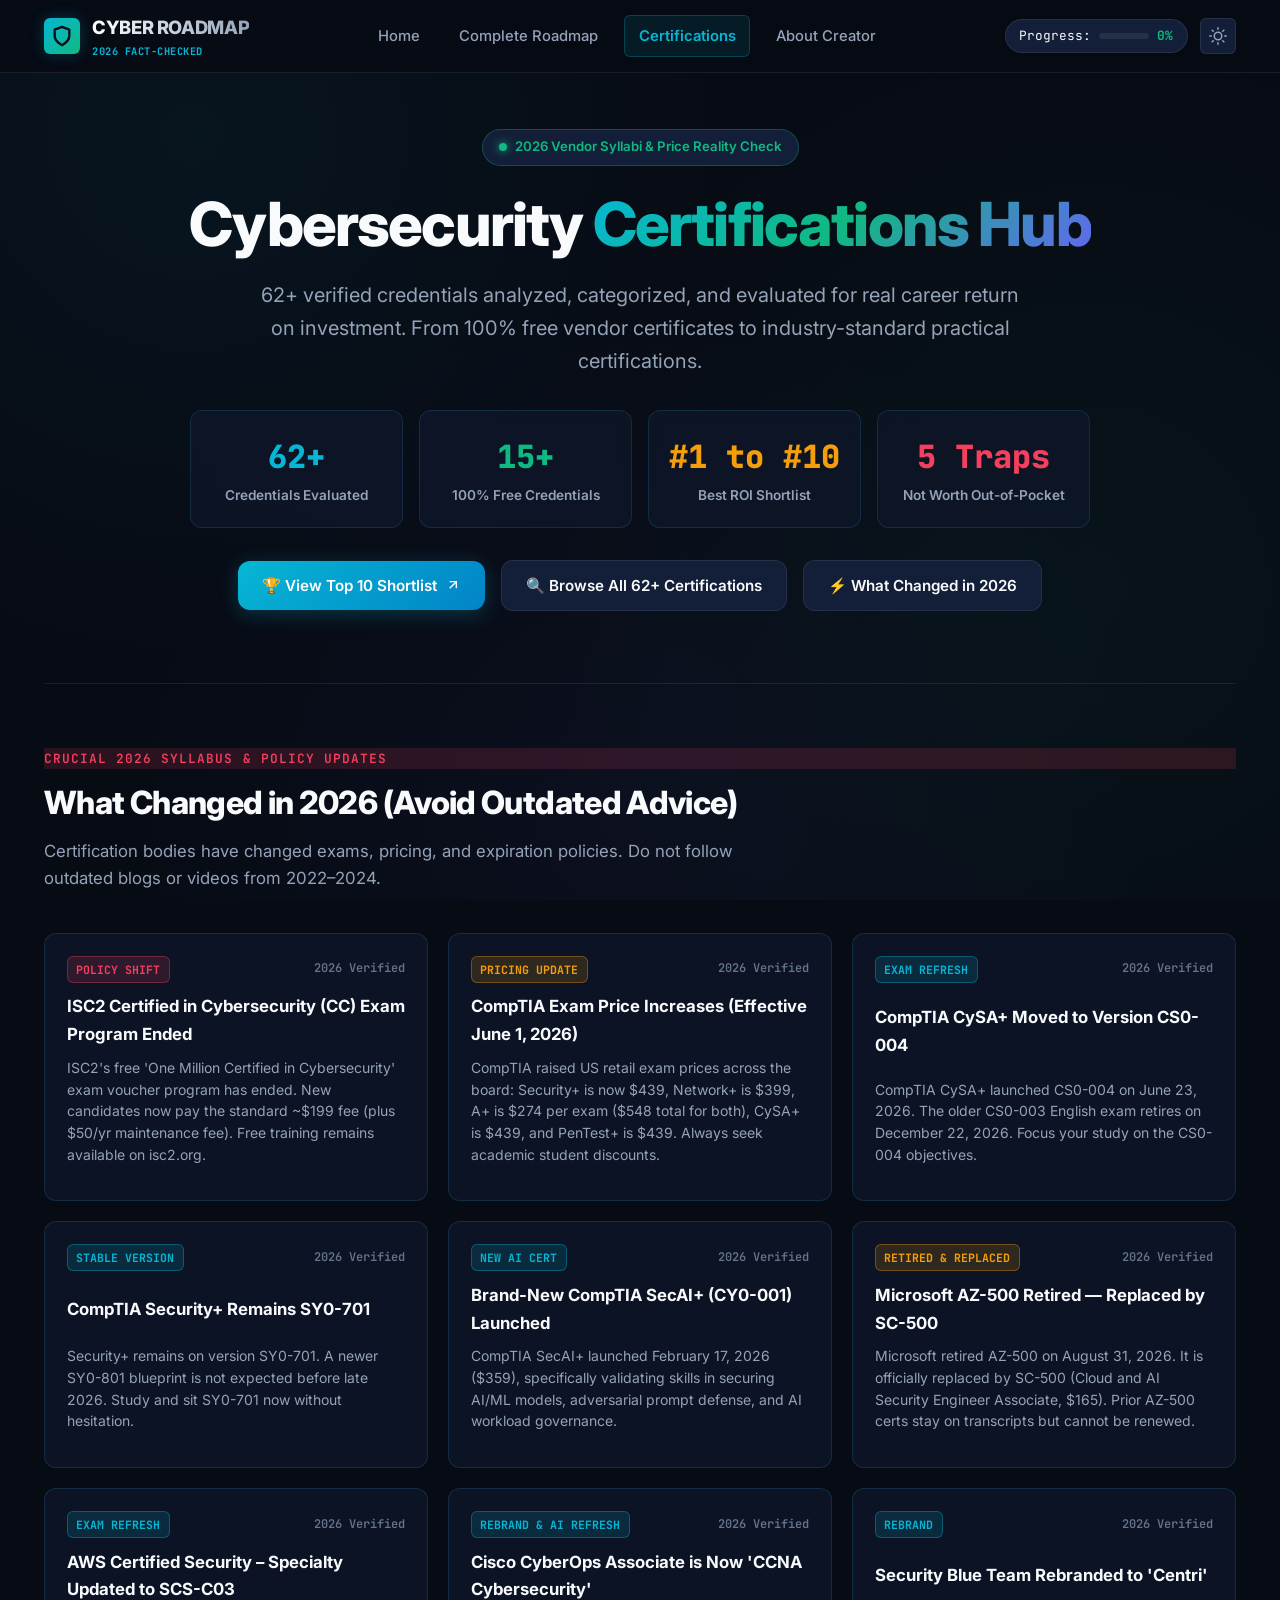
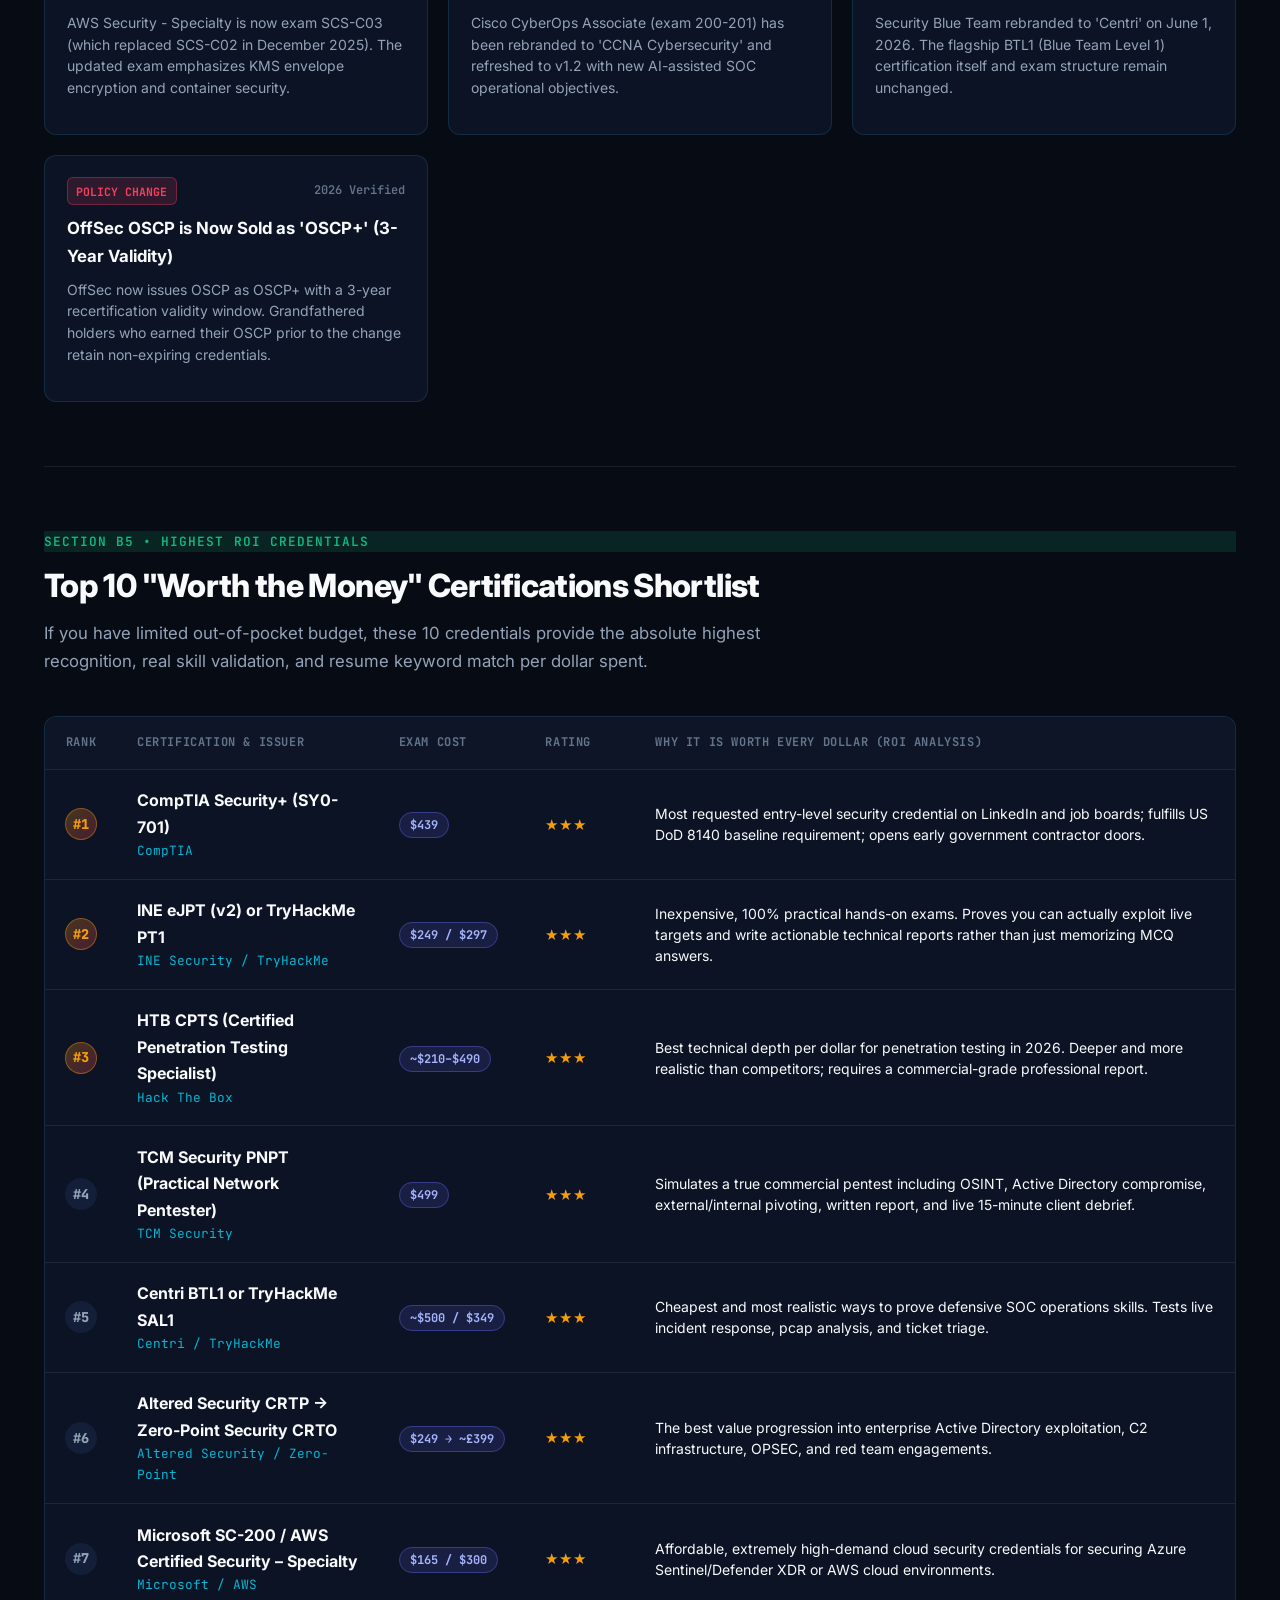
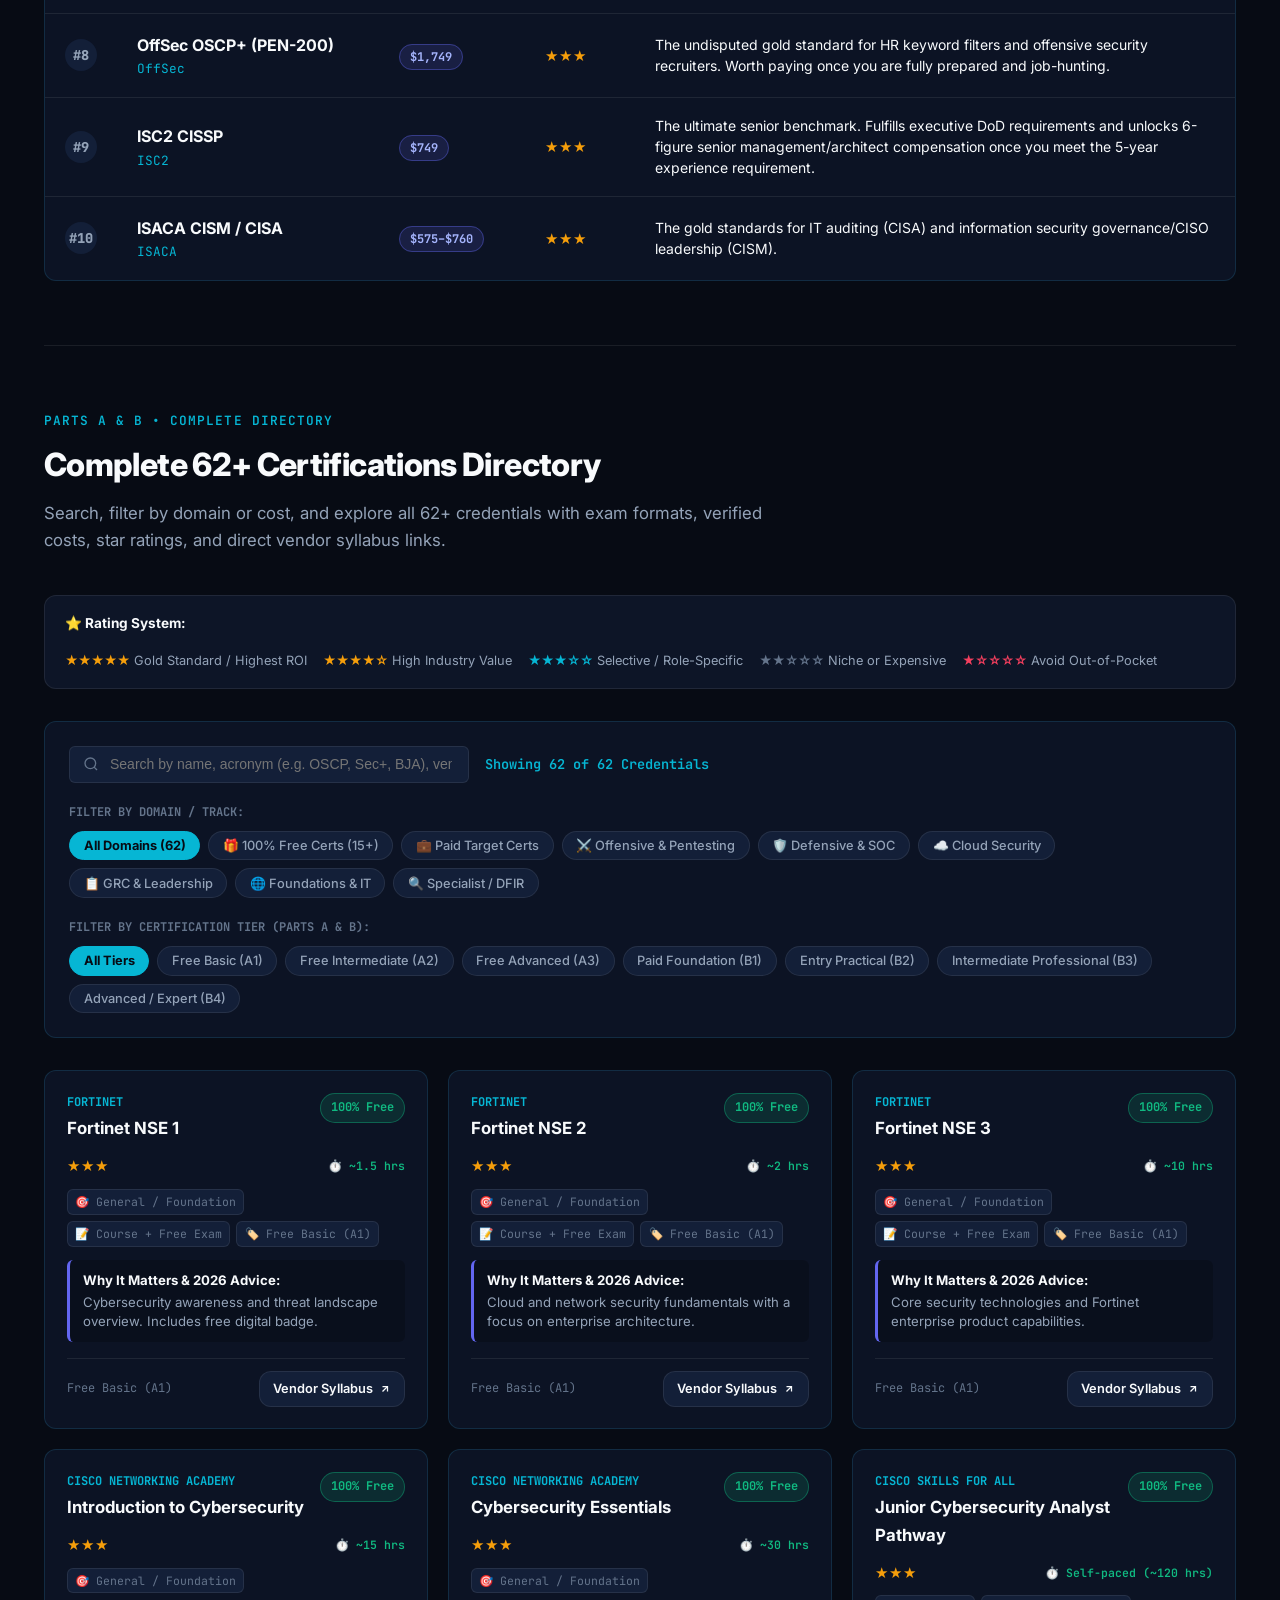
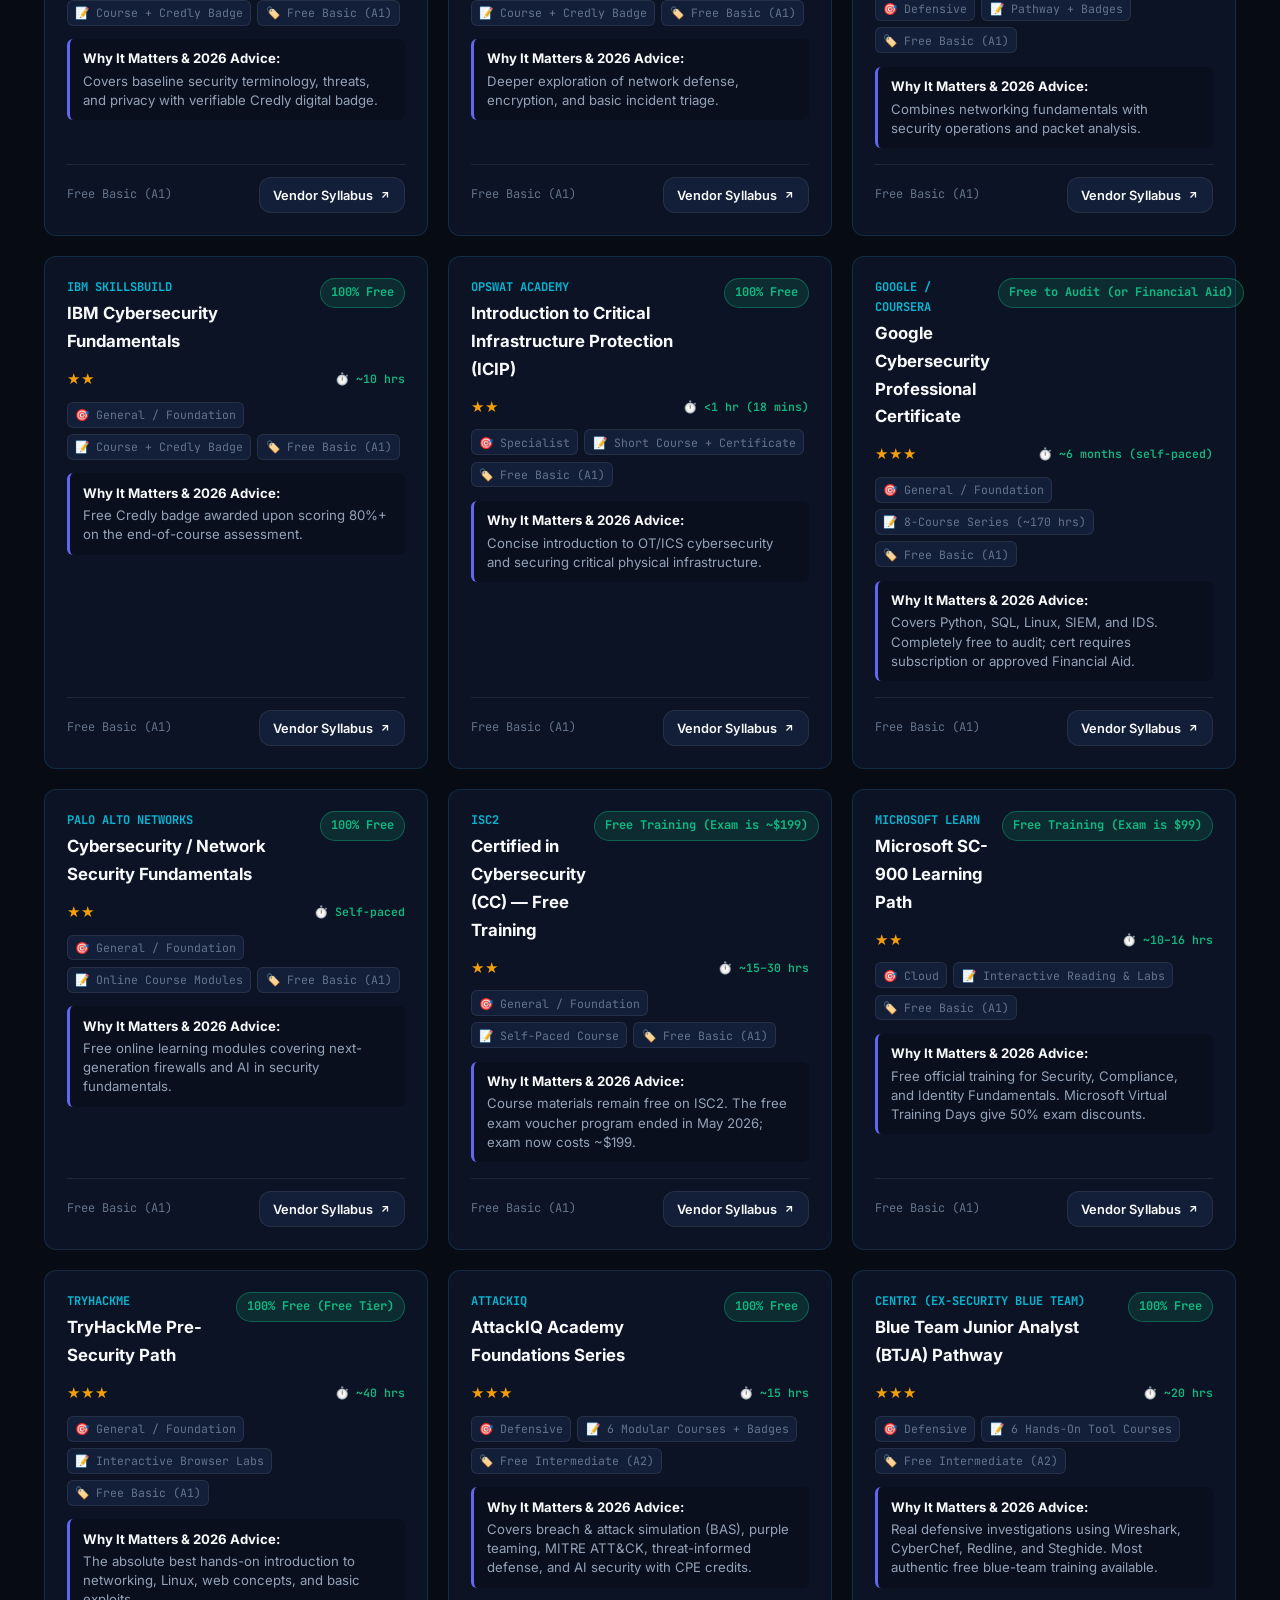
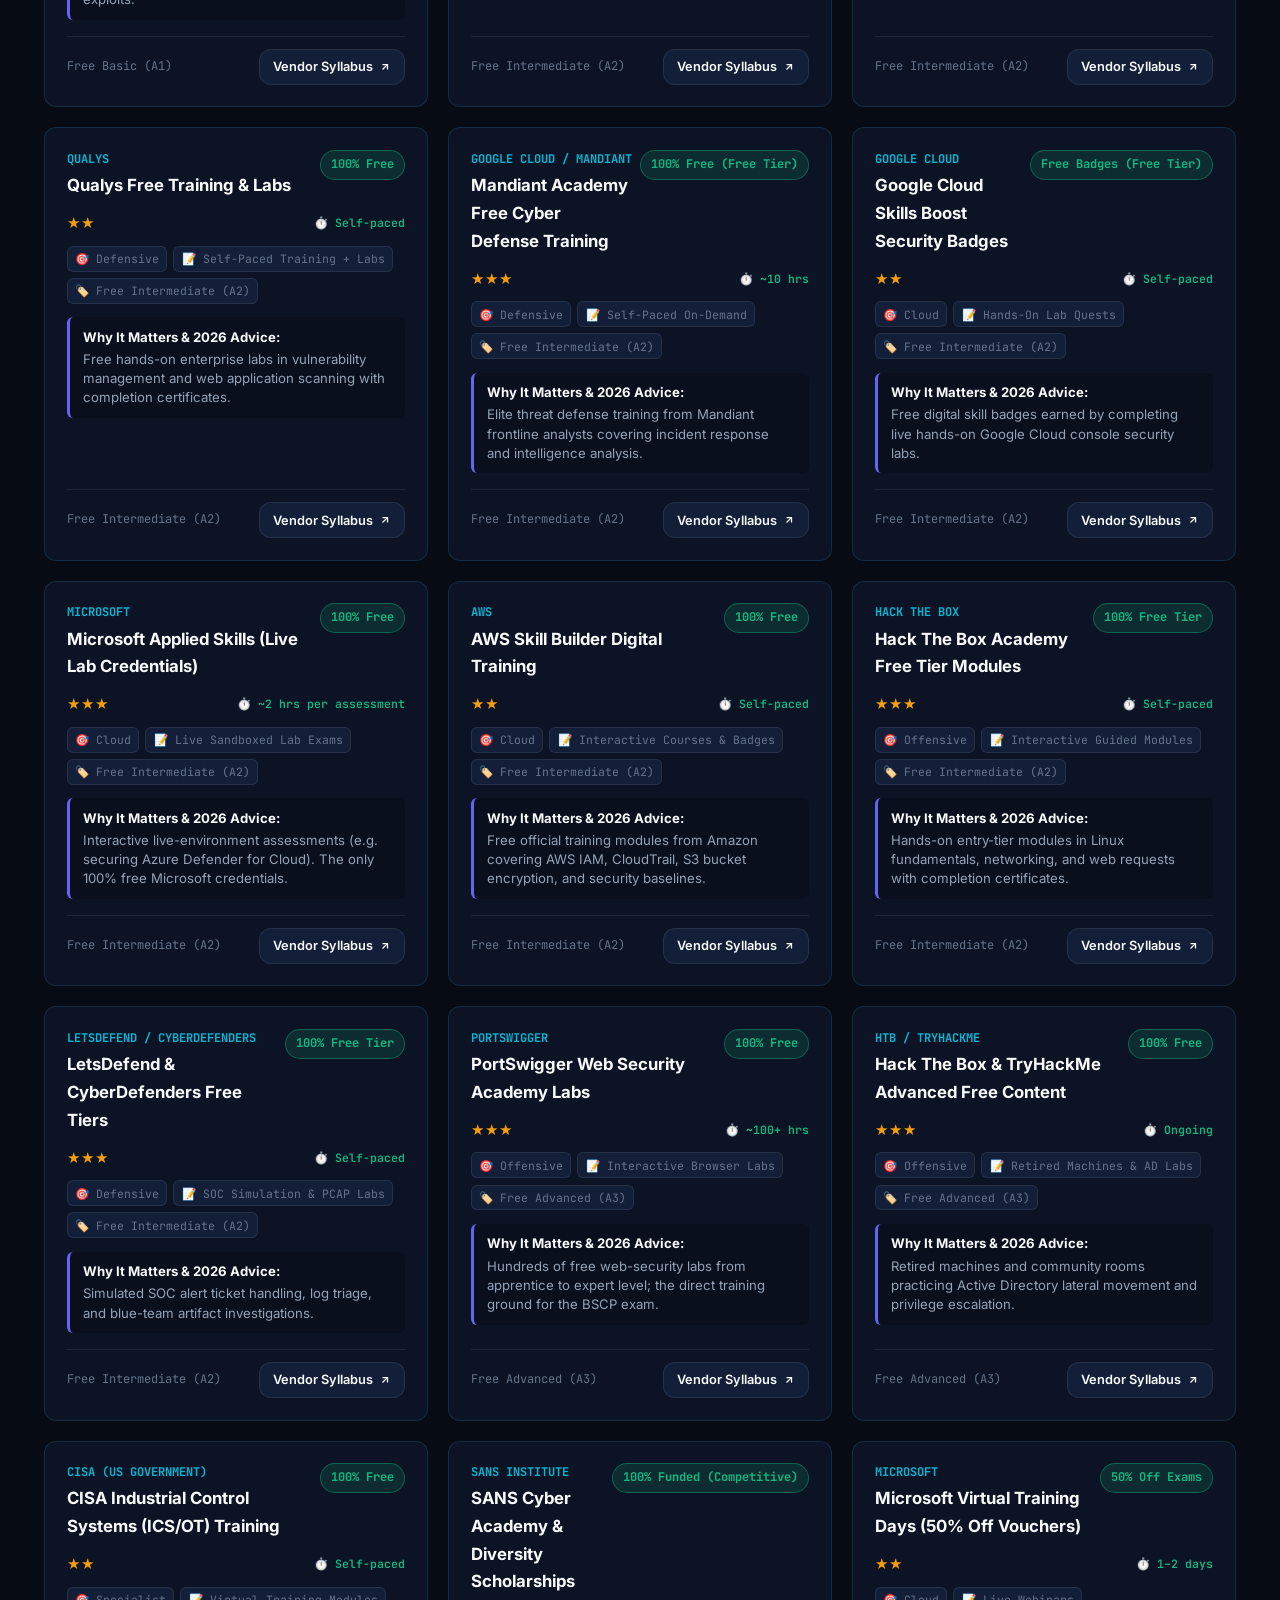
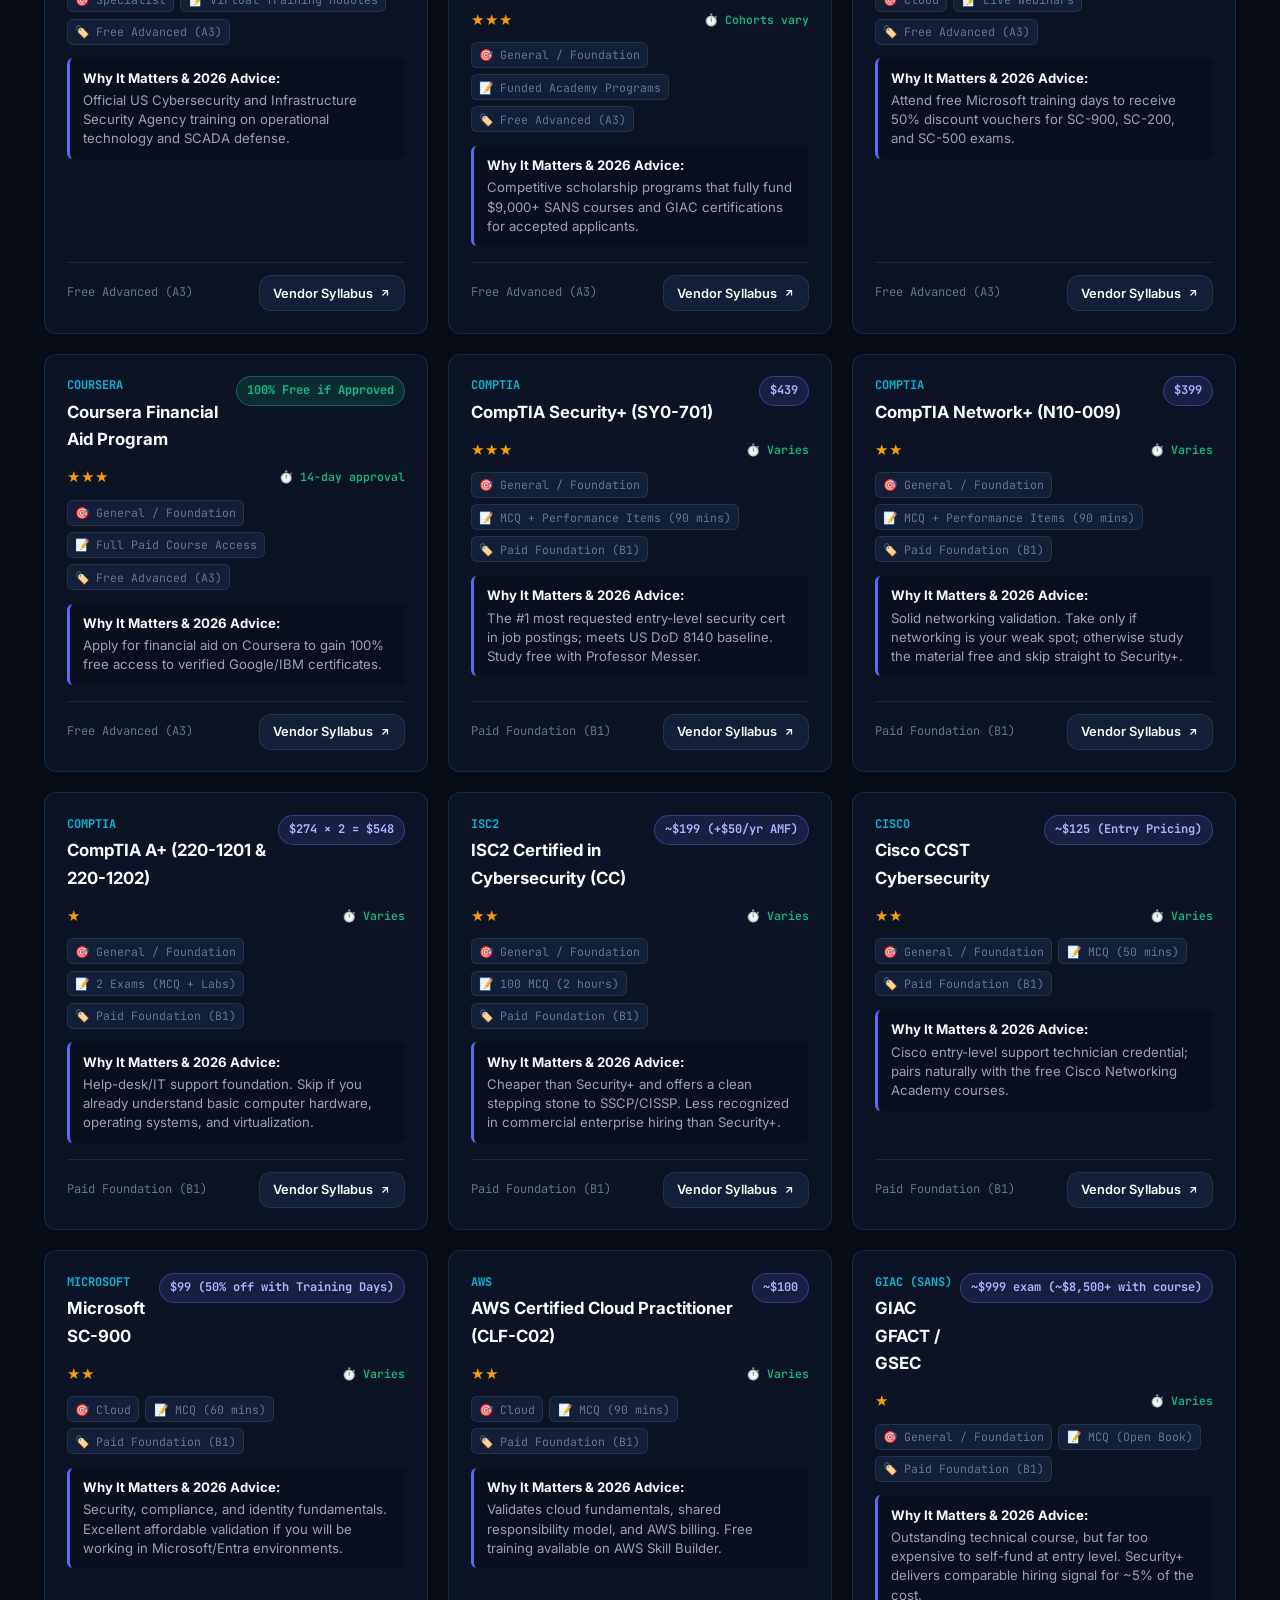
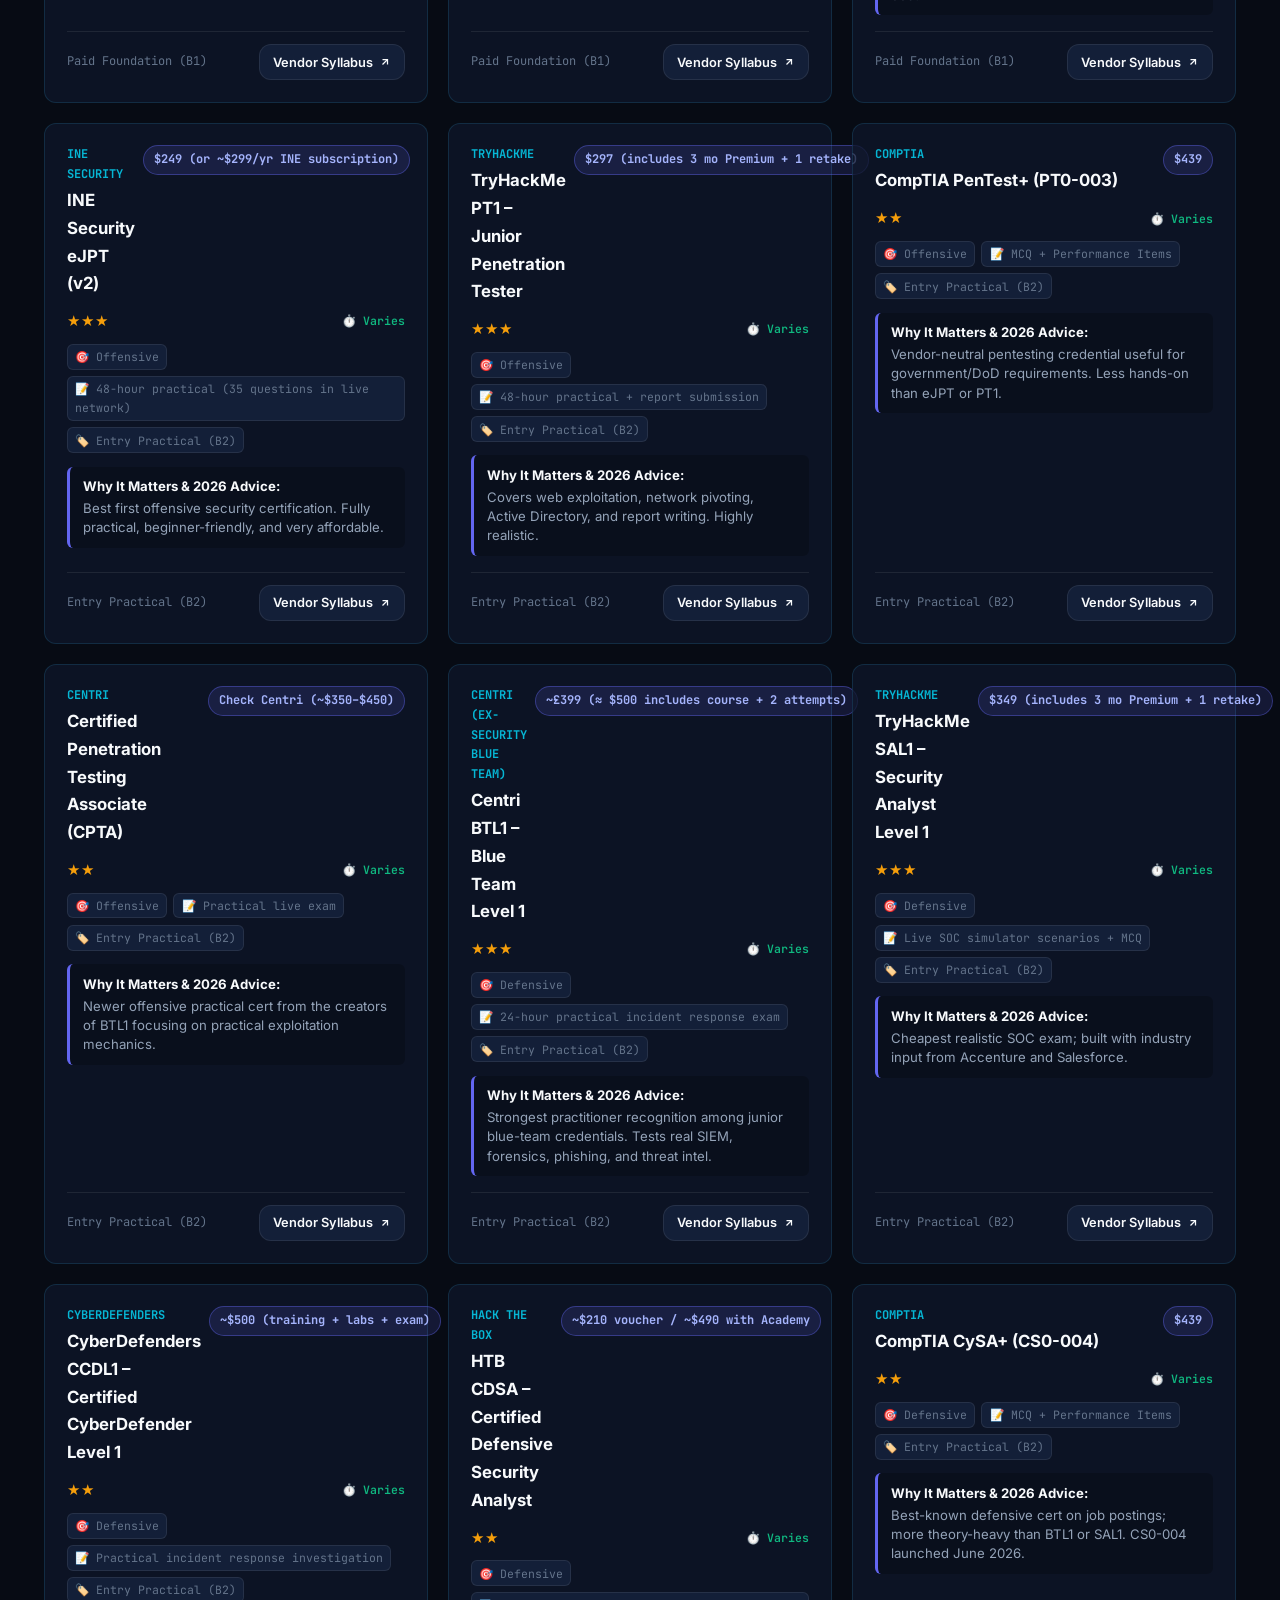
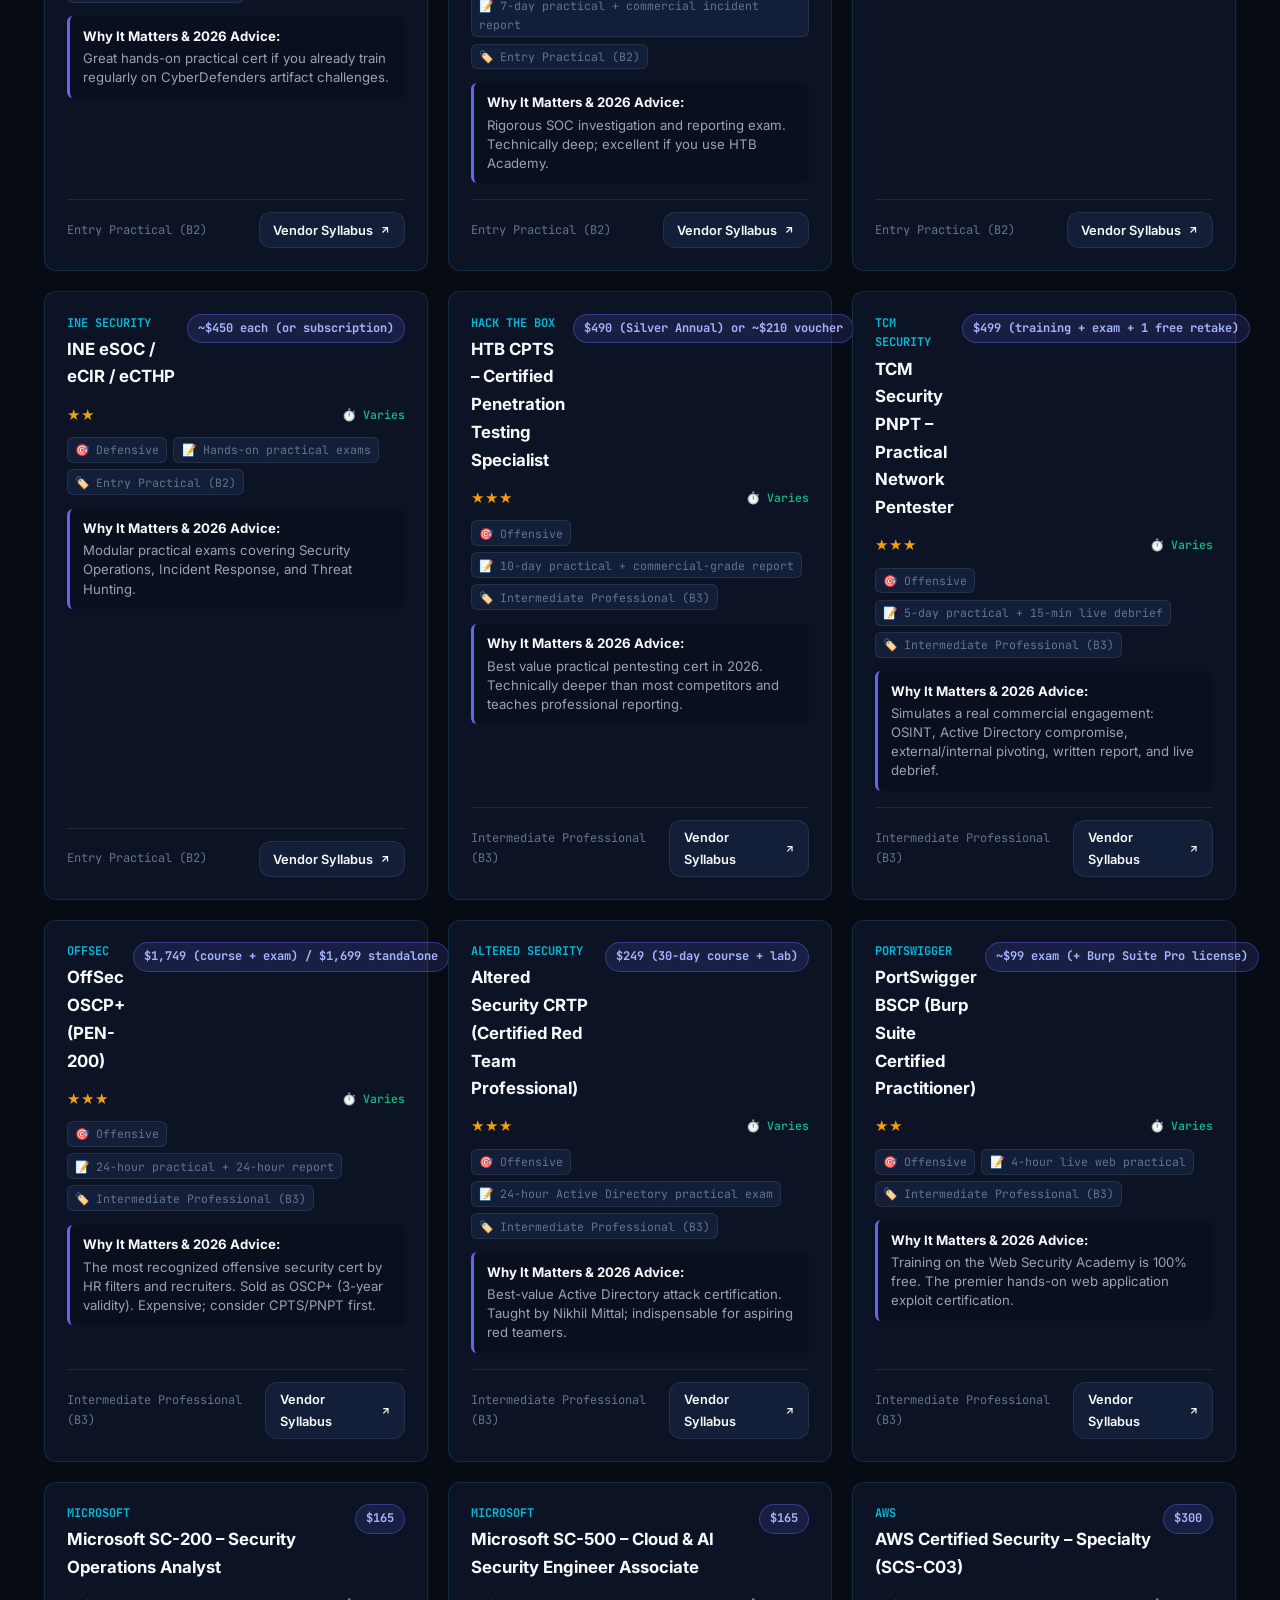
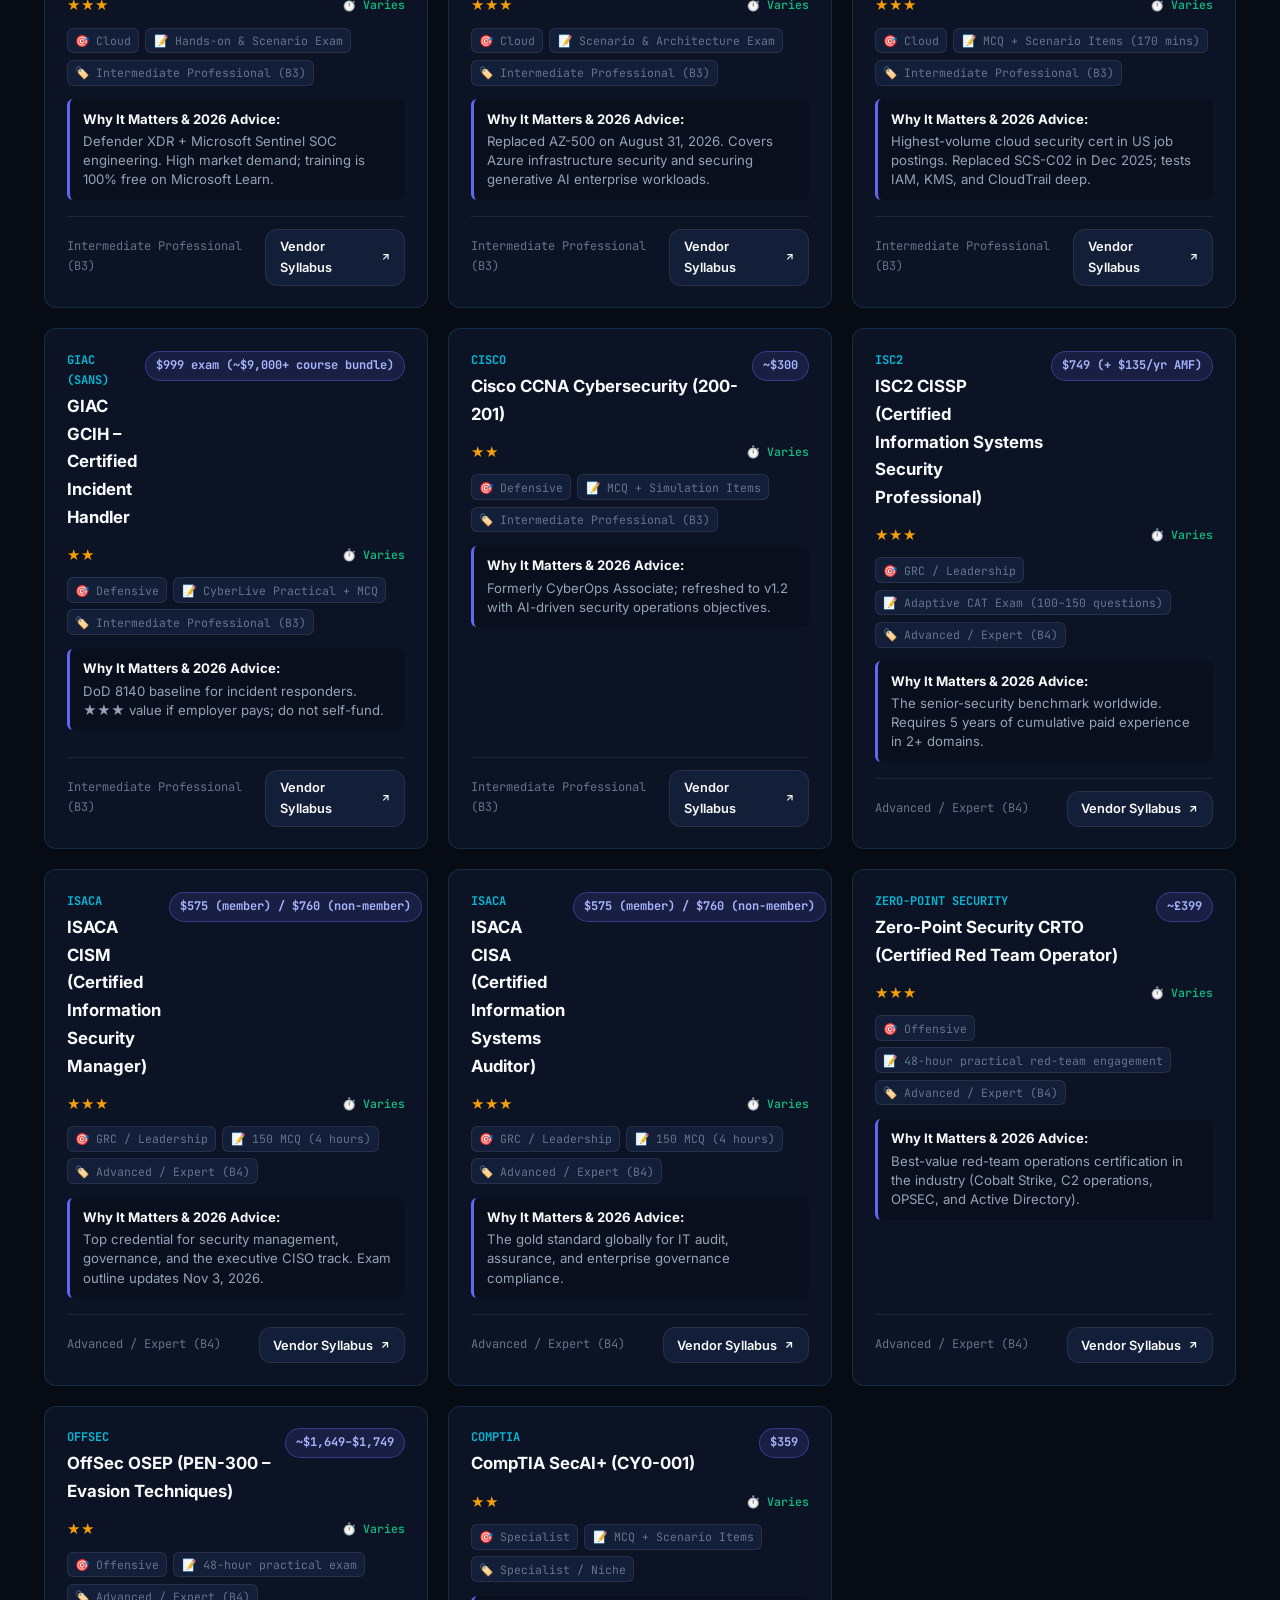
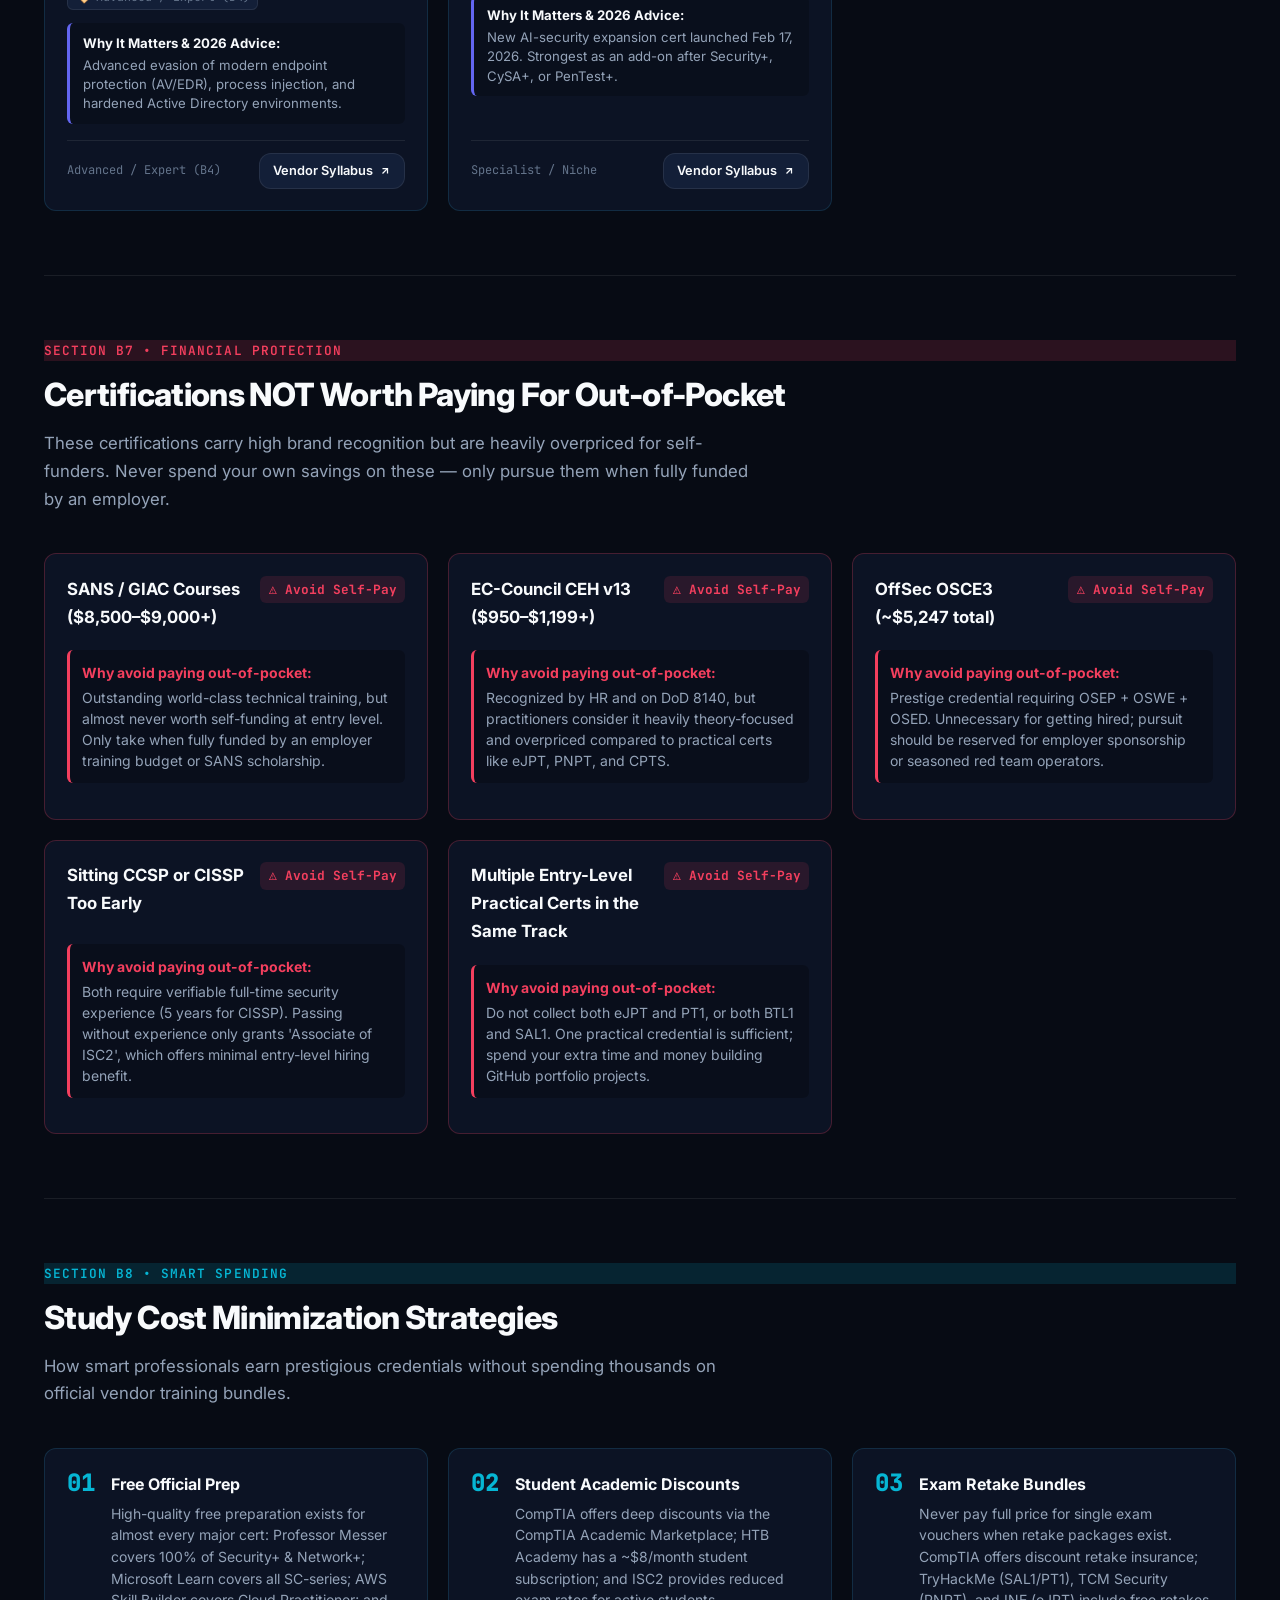
==== commit eaafefcd: "feat: remove overview page, add resources to 5 career tracks, and restore curated YouTube channels" ====
--- a/certifications.html
+++ b/certifications.html
@@ -42,7 +42,6 @@
       <!-- Desktop Nav Links -->
       <nav class="nav-links" aria-label="Main Navigation">
         <a href="index.html" class="nav-link">Home</a>
-        <a href="overview.html" class="nav-link">Roadmap Overview</a>
         <a href="roadmap.html" class="nav-link">Complete Roadmap</a>
         <a href="certifications.html" class="nav-link active">Certifications</a>
         <a href="index.html#creator" class="nav-link">About Creator</a>
@@ -71,7 +70,6 @@
     <!-- Mobile Drawer Navigation -->
     <div class="mobile-nav-drawer hidden" id="mobileNavDrawer">
       <a href="index.html" class="nav-link">🏠 Home</a>
-      <a href="overview.html" class="nav-link">🗺️ Roadmap Overview (At A Glance)</a>
       <a href="roadmap.html" class="nav-link">📜 Complete Curriculum (Phases 0–8)</a>
       <a href="certifications.html" class="nav-link active">🎖️ Certifications Hub (Free & Paid)</a>
       <a href="index.html#creator" class="nav-link">👤 About Creator</a>
@@ -326,7 +324,6 @@
             Reset Progress
           </button>
           <a href="index.html" class="nav-link">Home</a>
-          <a href="overview.html" class="nav-link">Roadmap Overview</a>
           <a href="roadmap.html" class="nav-link">Complete Roadmap</a>
           <a href="certifications.html" class="nav-link active">Certifications</a>
           <a href="index.html#creator" class="nav-link">About Creator</a>
